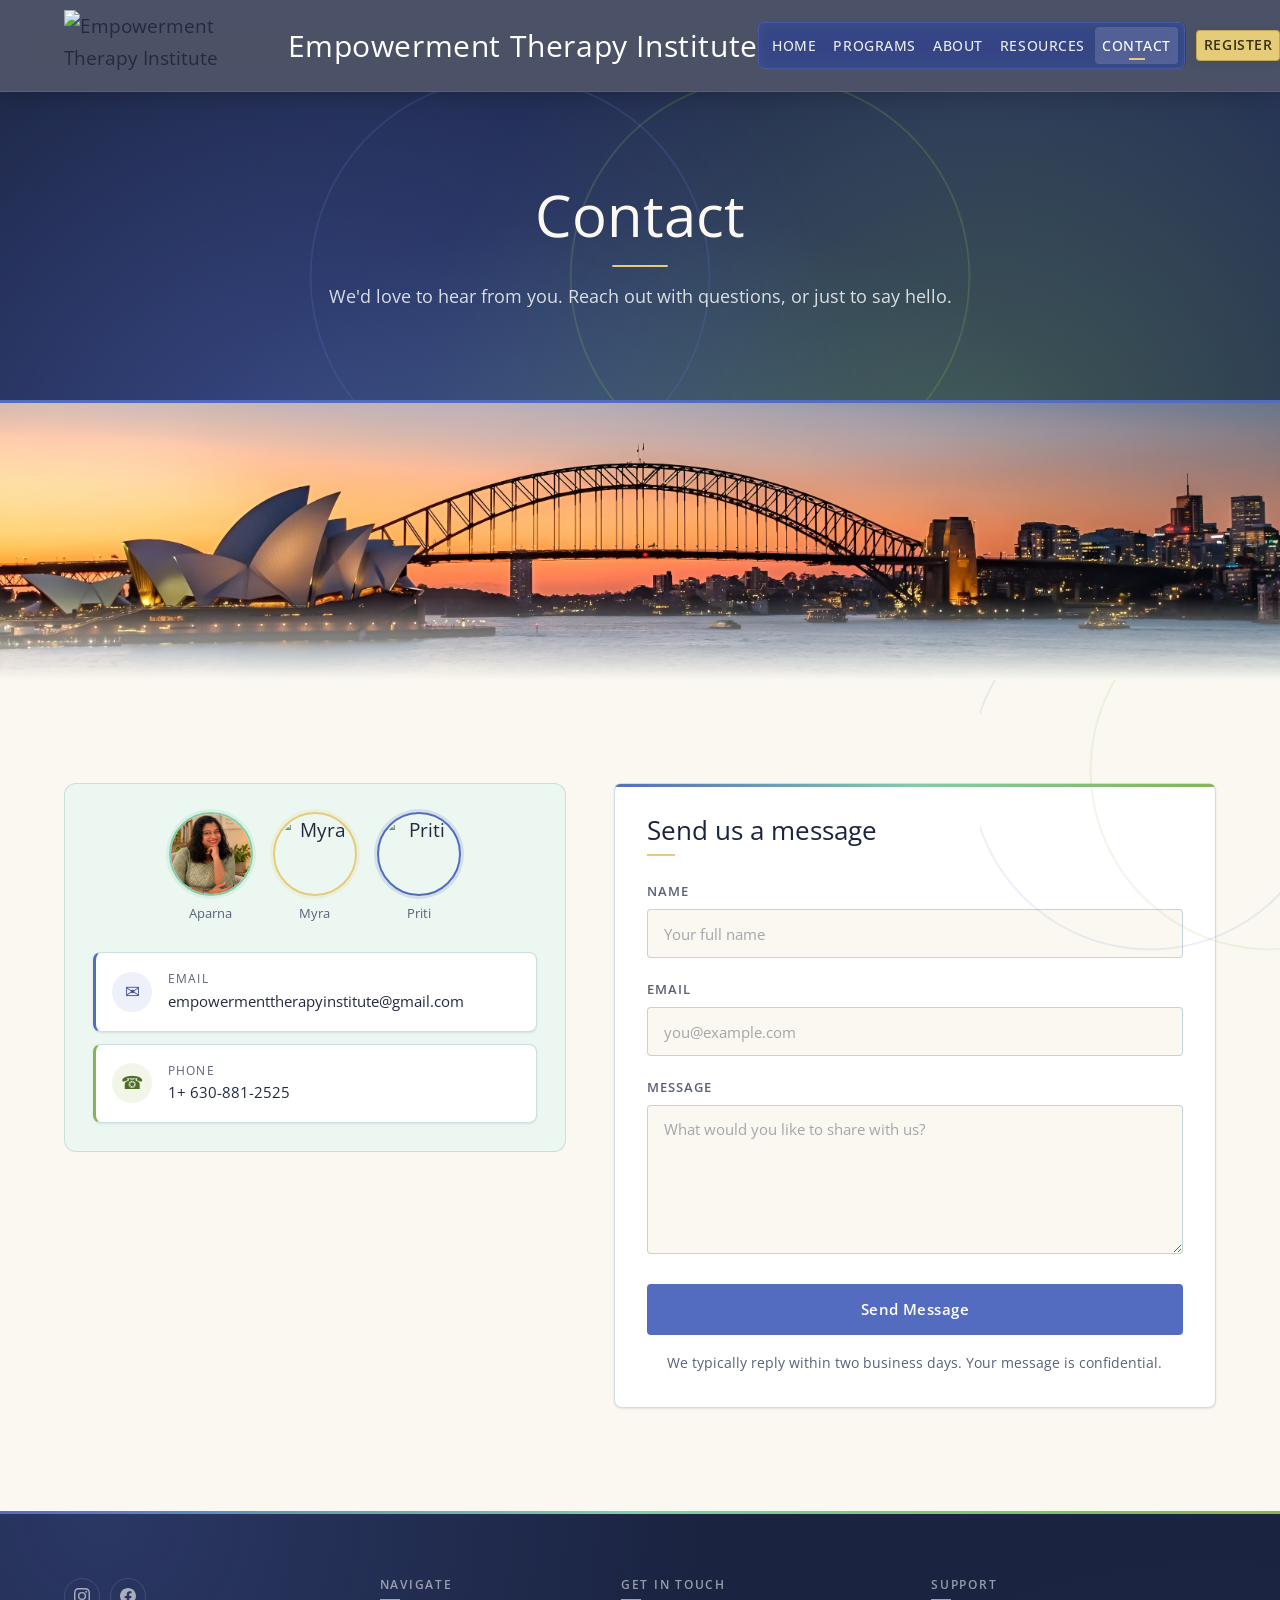
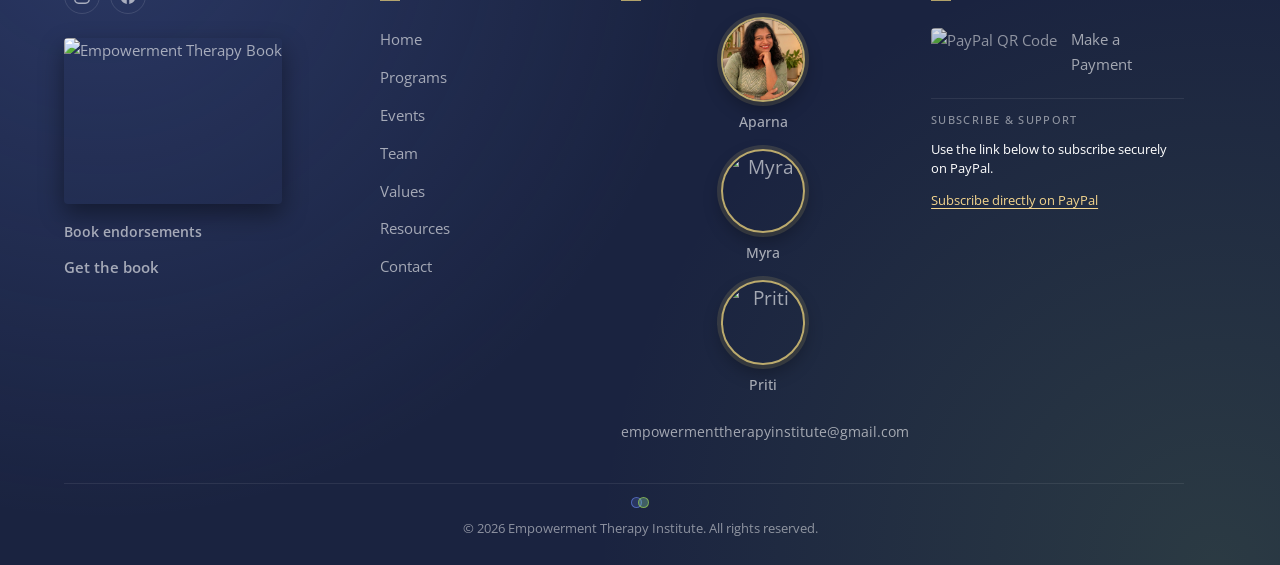
==== contact.html @ ba7156d0 "adde endorsements page" ====
<!DOCTYPE html>
<html lang="en">
<head>
  <meta charset="UTF-8">
  <meta name="viewport" content="width=device-width, initial-scale=1.0">
  <title>Contact | Empowerment Therapy Institute</title>
  <link href="https://fonts.googleapis.com/css2?family=Merriweather:ital,opsz,wdth,wght@0,18..144,87..112,300..900;1,18..144,87..112,300..900&family=Open+Sans:ital,wght@0,300..800;1,300..800&family=Sorts+Mill+Goudy:ital@0;1&display=swap" rel="stylesheet">
  <link rel="stylesheet" href="style.css?v=232">
</head>
<body class="subpage">

  <div class="page-loader" id="pageLoader">
    <div class="loader-content">
      <div class="loader-bloom">
        <div class="loader-petal"></div><div class="loader-petal"></div><div class="loader-petal"></div><div class="loader-petal"></div><div class="loader-petal"></div><div class="loader-petal"></div>
        <div class="loader-core"></div>
      </div>
      <p class="loader-text">Empowerment Therapy Institute</p>
    </div>
  </div>

  <div class="scroll-progress" id="scrollProgress"></div>

  <header>
    <div class="container">
      <a href="index.html" class="logo logo-flourish-botanical">
        <img src="images/logo.png" alt="Empowerment Therapy Institute">
        <span class="logo-text">Empowerment Therapy Institute</span>
      </a>
      <button class="menu-toggle" aria-label="Toggle navigation" onclick="document.querySelector('.nav-stack').classList.toggle('active')">
        <span></span><span></span><span></span>
      </button>
      <div class="nav-stack">
        <nav>
          <a href="index.html">Home</a>
          <div class="nav-dropdown nav-dropdown--linked">
            <a href="programs.html" class="nav-dropdown-toggle">Programs</a>
            <button class="nav-dropdown-expander" type="button" aria-label="Show program pages" aria-expanded="false" onclick="this.parentElement.classList.toggle('open');this.setAttribute('aria-expanded',this.parentElement.classList.contains('open'));"></button>
            <div class="nav-dropdown-menu">
              <a href="programs.html">ET Program</a>
              <a href="events.html">Events</a>
            </div>
          </div>
          <div class="nav-dropdown">
            <a href="#" class="nav-dropdown-toggle" onclick="event.preventDefault();this.parentElement.classList.toggle('open');">About</a>
            <div class="nav-dropdown-menu">
              <a href="team.html">Team</a>
              <a href="values.html">Values</a>
            </div>
          </div>
          <a href="resources.html">Resources</a>
          <a href="contact.html">Contact</a>
        </nav>
        <a href="#" onclick="openRegModal(event)" class="nav-register">Register</a>
      </div>
    </div>
  </header>

  <div class="subpage-spacer"></div>

  <div class="main-content-wrapper">

  <section class="subpage-hero">
    <h1>Contact</h1>
    <p>We'd love to hear from you. Reach out with questions, or just to say hello.</p>
  </section>

  <div class="who-title-slice contact-bridge">
    <img class="who-bg-image" src="images/sydneybridgeupscale.jpg" alt="Sydney bridge">
    <div class="who-bg-overlay" aria-hidden="true"></div>
  </div>

  <section class="fade-in" id="contact">
    <div class="container">
      <div class="contact-layout">
        <div class="contact-sidebar">
          <div class="contact-team">
            <figure class="contact-person--seafoam">
              <img src="images/aparna-kher-portrait-1.jpg" alt="Aparna">
              <figcaption>Aparna</figcaption>
            </figure>
            <figure>
              <img src="images/contact-myra.jpg" alt="Myra">
              <figcaption>Myra</figcaption>
            </figure>
            <figure>
              <img class="contact-portrait--blue" src="images/contact-priti.jpg" alt="Priti">
              <figcaption>Priti</figcaption>
            </figure>
          </div>

          <div class="contact-info-cards">
            <a href="mailto:empowermenttherapyinstitute@gmail.com" class="contact-info-card">
              <span class="contact-info-icon">&#9993;</span>
              <span class="contact-info-text">
                <span class="contact-info-label">Email</span>
                <span class="contact-info-value">empowermenttherapyinstitute@gmail.com</span>
              </span>
            </a>
            <a href="tel:630-881-2525" class="contact-info-card">
              <span class="contact-info-icon">&#9742;</span>
              <span class="contact-info-text">
                <span class="contact-info-label">Phone</span>
                <span class="contact-info-value">630-881-2525</span>
              </span>
            </a>
          </div>
        </div>

        <form class="contact-form" id="contactForm">
          <h3 class="contact-form-title">Send us a message</h3>
          <div class="form-group">
            <label for="name">Name</label>
            <input type="text" id="name" name="name" placeholder="Your full name" required>
          </div>
          <div class="form-group">
            <label for="email">Email</label>
            <input type="email" id="email" name="email" placeholder="you@example.com" required>
          </div>
          <div class="form-group">
            <label for="message">Message</label>
            <textarea id="message" name="message" rows="6" placeholder="What would you like to share with us?" required></textarea>
          </div>
          <button type="submit" class="btn">Send Message</button>
          <p class="contact-trust-note">We typically reply within two business days. Your message is confidential.</p>
        </form>
      </div>
    </div>
  </section>

  <footer>
    <div class="container">
      <div class="footer-top">
        <div class="footer-brand">
          <div class="social-links">
            <a href="https://www.instagram.com/empowerment.therapy/" target="_blank" rel="noopener" aria-label="Instagram">
              <svg viewBox="0 0 24 24"><path d="M12 2.163c3.204 0 3.584.012 4.85.07 3.252.148 4.771 1.691 4.919 4.919.058 1.265.069 1.645.069 4.849 0 3.205-.012 3.584-.069 4.849-.149 3.225-1.664 4.771-4.919 4.919-1.266.058-1.644.07-4.85.07-3.204 0-3.584-.012-4.849-.07-3.26-.149-4.771-1.699-4.919-4.92-.058-1.265-.07-1.644-.07-4.849 0-3.204.013-3.583.07-4.849.149-3.227 1.664-4.771 4.919-4.919 1.266-.057 1.645-.069 4.849-.069zM12 0C8.741 0 8.333.014 7.053.072 2.695.272.273 2.69.073 7.052.014 8.333 0 8.741 0 12c0 3.259.014 3.668.072 4.948.2 4.358 2.618 6.78 6.98 6.98C8.333 23.986 8.741 24 12 24c3.259 0 3.668-.014 4.948-.072 4.354-.2 6.782-2.618 6.979-6.98.059-1.28.073-1.689.073-4.948 0-3.259-.014-3.667-.072-4.947-.196-4.354-2.617-6.78-6.979-6.98C15.668.014 15.259 0 12 0zm0 5.838a6.162 6.162 0 100 12.324 6.162 6.162 0 000-12.324zM12 16a4 4 0 110-8 4 4 0 010 8zm6.406-11.845a1.44 1.44 0 100 2.881 1.44 1.44 0 000-2.881z"/></svg>
            </a>
            <a href="https://www.facebook.com/IEC.EmpoweringCommunication/" target="_blank" rel="noopener" aria-label="Facebook">
              <svg viewBox="0 0 24 24"><path d="M24 12.073c0-6.627-5.373-12-12-12s-12 5.373-12 12c0 5.99 4.388 10.954 10.125 11.854v-8.385H7.078v-3.47h3.047V9.43c0-3.007 1.792-4.669 4.533-4.669 1.312 0 2.686.235 2.686.235v2.953H15.83c-1.491 0-1.956.925-1.956 1.874v2.25h3.328l-.532 3.47h-2.796v8.385C19.612 23.027 24 18.062 24 12.073z"/></svg>
            </a>
          </div>
            <a href="https://www.amazon.com/Empowerment-Therapy-Helping-Clients-Fulfilling/dp/1737588420" target="_blank" rel="noopener" class="footer-book">
          <img src="images/book-cover.png" alt="Empowerment Therapy Book">
        </a>
        <a href="endorsements.html" class="footer-book-endorsements">Book endorsements</a>
        <a href="https://www.amazon.com/Empowerment-Therapy-Helping-Clients-Fulfilling/dp/1737588420" target="_blank" rel="noopener" class="footer-book-link">Get the book</a>
        </div>
        <div class="footer-nav">
          <h4>Navigate</h4>
          <a href="index.html">Home</a>
          <a href="programs.html">Programs</a>
          <a href="events.html">Events</a>
          <a href="team.html">Team</a>
          <a href="values.html">Values</a>
          <a href="resources.html">Resources</a>
          <a href="contact.html">Contact</a>
        </div>
        <div class="footer-contact">
          <h4>Get in Touch</h4>
          <div class="team-photos">
            <figure><img src="images/aparna-kher-portrait-1.jpg" alt="Aparna"><figcaption>Aparna</figcaption></figure>
            <figure><img src="images/footer-myra.jpg" alt="Myra"><figcaption>Myra</figcaption></figure>
            <figure><img src="images/footer-priti.jpg" alt="Priti"><figcaption>Priti</figcaption></figure>
          </div>
          <a href="mailto:empowermenttherapyinstitute@gmail.com" class="footer-email">empowermenttherapyinstitute@gmail.com</a>
        </div>
        <div class="footer-support">
          <h4>Support</h4>
<a href="https://www.paypal.com/ncp/payment/JT9X4BBKNB9ZE" target="_blank" rel="noopener" class="footer-paypal">
          <img src="images/paypal-qr.png" alt="PayPal QR Code">
          <span>Make a Payment</span>
        </a>
        <div class="footer-subscribe">
          <span class="footer-subscribe-label">Subscribe &amp; Support</span>
          <div id="paypal-button-container-P-8CS01676DE0612907NHPQXBQ"></div>
              <p id="paypal-subscribe-status" class="footer-subscribe-status" role="status" hidden></p>
              <a class="footer-subscribe-direct" href="https://www.paypal.com/webapps/billing/plans/subscribe?plan_id=P-8CS01676DE0612907NHPQXBQ">Subscribe directly on PayPal</a>
        </div>
        </div>
      </div>
      <div class="footer-bottom">
        <p>&copy; 2026 Empowerment Therapy Institute. All rights reserved.</p>
      </div>
    </div>
  </footer>

  </div><!-- /.main-content-wrapper -->

  <div class="reg-modal-overlay" id="regModal">
    <div class="reg-modal">
      <button class="reg-modal-close" id="regModalClose" aria-label="Close">&times;</button>
      <h2>Register for an Orientation Session</h2>
      <p class="reg-modal-subtitle">Complete the form below to request a 45-minute orientation meeting. This session helps both you and our team determine if the program is a good fit.</p>
      <form id="regForm" class="reg-form">
        <div class="reg-form-row">
          <div class="reg-form-field">
            <label for="regName">Full Name <span class="req">*</span></label>
            <input type="text" id="regName" name="name" required placeholder="Your full name">
          </div>
          <div class="reg-form-field">
            <label for="regEmail">Email <span class="req">*</span></label>
            <input type="email" id="regEmail" name="email" required placeholder="your@email.com">
          </div>
        </div>
        <div class="reg-form-row">
          <div class="reg-form-field">
            <label for="regTimezone">Your Timezone <span class="req">*</span></label>
            <select id="regTimezone" name="timezone" required>
              <option value="">Select your timezone</option>
              <option value="UTC-8 (PST)">UTC-8 (Pacific)</option>
              <option value="UTC-7 (MST)">UTC-7 (Mountain)</option>
              <option value="UTC-6 (CST)">UTC-6 (Central US)</option>
              <option value="UTC-5 (EST)">UTC-5 (Eastern)</option>
              <option value="UTC-4 (AST)">UTC-4 (Atlantic)</option>
              <option value="UTC-3 (ART)">UTC-3 (Argentina/Brazil)</option>
              <option value="UTC-1 (CVT)">UTC-1 (Cape Verde)</option>
              <option value="UTC+0 (GMT)">UTC+0 (GMT/UK)</option>
              <option value="UTC+1 (CET)">UTC+1 (Central Europe)</option>
              <option value="UTC+2 (EET)">UTC+2 (Eastern Europe)</option>
              <option value="UTC+3 (EAT)">UTC+3 (East Africa)</option>
              <option value="UTC+4 (GST)">UTC+4 (Gulf)</option>
              <option value="UTC+5 (PKT)">UTC+5 (Pakistan)</option>
              <option value="UTC+5:30 (IST)">UTC+5:30 (India)</option>
              <option value="UTC+6 (BST)">UTC+6 (Bangladesh)</option>
              <option value="UTC+8 (CST)">UTC+8 (China/Singapore)</option>
              <option value="UTC+9 (JST)">UTC+9 (Japan/Korea)</option>
              <option value="UTC+10 (AEST)">UTC+10 (Australia East)</option>
              <option value="UTC+12 (NZST)">UTC+12 (New Zealand)</option>
            </select>
          </div>
          <div class="reg-form-field">
            <label for="regProgram">Program Interest <span class="reg-optional">(optional)</span></label>
            <select id="regProgram" name="program">
              <option value="">Select a program</option>
              <option value="Level 1: Foundation">Level 1: Foundation</option>
              <option value="Level 2: Empowerment Processes">Level 2: Empowerment Processes</option>
              <option value="Not sure yet">Not sure yet</option>
            </select>
          </div>
        </div>
        <div class="reg-form-field">
          <label>When are you available for your orientation session?</label>
          <p class="reg-avail-note">All applicants meet with our team for a 45-minute orientation. Select any times that work for you below (shown in your local timezone). Once we receive your submission, we'll reach out to confirm a specific time. If none of these slots fit, leave this blank and we'll coordinate directly.</p>
          <div class="reg-avail-grid" id="regAvailGrid"></div>
        </div>
        <div class="reg-form-field">
          <label for="regMessage">Anything else you'd like us to know? <span class="reg-optional">(optional)</span></label>
          <textarea id="regMessage" name="message" rows="3" placeholder="E.g. how you heard about us, questions you have, etc."></textarea>
        </div>
        <button type="submit" class="reg-submit">Submit Registration</button>
      </form>
    </div>
  </div>

  <script src="shared.js?v=41"></script>
  <script>
    // Contact form: AJAX submit via FormSubmit.co
    var contactForm = document.getElementById('contactForm');
    if (contactForm) {
      contactForm.addEventListener('submit', function(e) {
        e.preventDefault();
        var btn = contactForm.querySelector('button[type="submit"]');
        var origText = btn.textContent;
        btn.disabled = true;
        btn.textContent = 'Sending...';
        var name = document.getElementById('name').value.trim();
        var email = document.getElementById('email').value.trim();
        var message = document.getElementById('message').value.trim();
        var fd = new FormData();
        fd.append('Name', name);
        fd.append('Email', email);
        fd.append('Message', message);
        fd.append('_subject', 'Website Contact: ' + name);
        fd.append('_cc', 'myra.walden@gmail.com,psureka4@gmail.com');
        fd.append('_template', 'table');
        fd.append('_captcha', 'false');
        fetch('https://formsubmit.co/ajax/empowermenttherapyinstitute@gmail.com', { method: 'POST', body: fd })
          .then(function(r){ return r.json(); })
          .then(function(d){
            if (d.success) {
              contactForm.innerHTML = '<div class="reg-success"><div class="reg-success-icon">\u2713</div><h3>Message Sent!</h3><p>Thank you, ' + name + '. We\'ll be in touch soon.</p></div>';
            } else {
              throw new Error('Failed');
            }
          })
          .catch(function(){
            btn.disabled = false;
            btn.textContent = origText;
            alert('Something went wrong. Please try again, or email us directly at empowermenttherapyinstitute@gmail.com');
          });
      });
    }
  </script>
  <script src="https://www.paypal.com/sdk/js?client-id=ARczfiMIlPs4K4yBEANDnsoEPjJANdujpFC-ayDRJv4XKvJNRwFN5UAgk5hiTXJio_ytU1s3Lb76p44M&vault=true&intent=subscription" data-sdk-integration-source="button-factory"></script>
  <script src="paypal-subscribe.js?v=1"></script>

</body>
</html>
---- style.css ----
/* ===================================================
   EMPOWERMENT THERAPY INSTITUTE
   Clean, modern, minimal design
   Inspired by koboldmetals.com aesthetic
   =================================================== */

/* ===== PAGE LOADER ===== */

.page-loader {
  position: fixed;
  inset: 0;
  z-index: 99999;
  display: grid;
  place-items: center;
  background: var(--navy);
  transition: opacity 0.6s ease, visibility 0.6s ease;
}

.page-loader.loaded {
  opacity: 0;
  visibility: hidden;
  pointer-events: none;
}

.loader-content {
  display: flex;
  flex-direction: column;
  align-items: center;
  gap: 2rem;
}

.loader-bloom {
  position: relative;
  width: 56px;
  height: 56px;
  animation: loader-spin 3s linear infinite;
}

.loader-petal {
  position: absolute;
  width: 14px;
  height: 24px;
  border-radius: 50% 50% 50% 50% / 60% 60% 40% 40%;
  left: 50%;
  top: 50%;
  transform-origin: center bottom;
  opacity: 0.85;
}

/* Petals alternate the logo's two poles — blue and green —
   meeting in a seafoam core ringed with a gold glow. */
.loader-petal:nth-child(1) {
  transform: translate(-50%, -100%) rotate(0deg);
  background: var(--blue);
}

.loader-petal:nth-child(2) {
  transform: translate(-50%, -100%) rotate(60deg);
  background: var(--green);
}

.loader-petal:nth-child(3) {
  transform: translate(-50%, -100%) rotate(120deg);
  background: var(--blue);
}

.loader-petal:nth-child(4) {
  transform: translate(-50%, -100%) rotate(180deg);
  background: var(--green);
}

.loader-petal:nth-child(5) {
  transform: translate(-50%, -100%) rotate(240deg);
  background: var(--blue);
}

.loader-petal:nth-child(6) {
  transform: translate(-50%, -100%) rotate(300deg);
  background: var(--green);
}

.loader-core {
  position: absolute;
  top: 50%;
  left: 50%;
  width: 12px;
  height: 12px;
  background: var(--seafoam);
  border-radius: 50%;
  transform: translate(-50%, -50%);
  box-shadow: 0 0 10px rgba(228, 204, 120, 0.55);
}

@keyframes loader-spin {
  0% {
    transform: rotate(0deg) scale(1);
  }

  50% {
    transform: rotate(180deg) scale(1.08);
  }

  100% {
    transform: rotate(360deg) scale(1);
  }
}

.loader-text {
  font-family: var(--font-body);
  font-size: 0.85rem;
  font-weight: 300;
  color: rgba(255, 255, 255, 0.5);
  letter-spacing: 0.2em;
  text-transform: uppercase;
}

@keyframes loader-text-pulse {

  0%,
  100% {
    opacity: 0.3;
  }

  50% {
    opacity: 0.7;
  }
}

/* ===== RESET & VARIABLES ===== */
*,
*::before,
*::after {
  margin: 0;
  padding: 0;
  box-sizing: border-box;
}

:root {
  /* ===== Brand palette — sampled directly from the logo =====
     The logo: a royal-blue circle and a leaf-green circle overlap in
     seafoam around a cream starburst, ringed in gold, on a sage ellipse.
     Blue + green are the two poles; seafoam is where they meet;
     gold marks moments of commitment; cream is the ground. */
  --blue: #546cc0;           /* royal blue — left circle */
  --blue-deep: #3c519f;      /* darkened blue for hovers / AA text */
  --blue-light: #eef1f9;     /* blue-tinted surface */
  --green: #84b454;          /* leaf green — right circle */
  --green-deep: #4d6d28;     /* text-grade green — AA on cream/white and tints */
  --green-light: #f1f6e9;    /* green-tinted surface */
  --seafoam: #84cca8;        /* the overlap — harmony color */
  --seafoam-deep: #2f6b50;   /* text-grade seafoam — AA on cream/white and tints */
  --seafoam-light: #ecf7f1;  /* seafoam-tinted surface */
  --sage-mist: #9cc0c0;      /* logo ellipse — hairlines & quiet borders */
  --gold: #e4cc78;           /* gold ring — the single warm accent */
  --gold-deep: #82691a;      /* text-grade gold — AA on cream/white and tints */
  --ink: #1a2340;            /* THE dark — deep indigo grown from the blue */
  --ink-soft: #232f56;       /* raised surfaces on dark */
  --cream: #faf8f0;          /* page ground — starburst cream, softened */
  --cream-dark: #f0ecdd;
  --white: #ffffff;
  --text-dark: #232a40;      /* body ink */
  --text-muted: #5a6178;     /* secondary ink */

  /* Legacy aliases — old names mapped to honest logo values */
  --teal: var(--seafoam);
  --teal-light: var(--seafoam-light);
  --teal-dark: var(--seafoam-deep);
  --coral: var(--blue);
  --coral-light: var(--blue-light);
  --peach: var(--seafoam);
  --blush: var(--seafoam);
  --navy: var(--ink);
  --navy-light: var(--ink-soft);
  --light-yellow: var(--cream);
  --sage: var(--green);
  --rose: var(--seafoam);
  --rose-light: var(--seafoam-light);

  --shadow-sm: 0 1px 3px rgba(26, 35, 64, 0.06), 0 1px 2px rgba(26, 35, 64, 0.04);
  --shadow-md: 0 4px 14px rgba(26, 35, 64, 0.08), 0 2px 6px rgba(26, 35, 64, 0.04);
  --shadow-lg: 0 10px 30px rgba(26, 35, 64, 0.1), 0 4px 10px rgba(26, 35, 64, 0.04);
  --shadow-glow: 0 0 30px rgba(132, 204, 168, 0.25);
  --radius-sm: 4px;
  --radius-md: 8px;
  --radius-lg: 12px;
  --radius-xl: 24px;

  --font-heading: 'Open Sans', -apple-system, BlinkMacSystemFont, 'Segoe UI', sans-serif;
  --font-body: 'Open Sans', -apple-system, BlinkMacSystemFont, 'Segoe UI', sans-serif;
  --font-merriweather: 'Merriweather', Georgia, 'Times New Roman', serif;
  --max-width: 1400px;

  /* === Unified section-title size ===
     Controls: "The Problem", "What We Are Doing", "Who Is This For?",
     "What is Empowerment Therapy?", "What Our Students Say", "Frequently Asked Questions".
     Change this single value to scale all major section headings together. */
  --section-title-size: clamp(2.04rem, 3.825vw, 3.06rem);

  --transition-fast: 0.2s cubic-bezier(0.4, 0, 0.2, 1);
  --transition-smooth: 0.4s cubic-bezier(0.4, 0, 0.2, 1);
  --transition-spring: 0.6s cubic-bezier(0.34, 1.56, 0.64, 1);
}

html {
  scroll-behavior: smooth;
  scroll-padding-top: 80px;
  overflow-x: hidden;
}

::selection {
  background: var(--blue);
  color: var(--cream);
}

::-moz-selection {
  background: var(--blue);
  color: var(--cream);
}


body {
  font-family: var(--font-body);
  font-size: 1.2rem;
  color: var(--text-dark);
  line-height: 1.7;
  background: var(--cream);
  overflow-x: hidden;
  -webkit-font-smoothing: antialiased;
  -moz-osx-font-smoothing: grayscale;
}

img {
  max-width: 100%;
  height: auto;
  display: block;
}

a {
  color: inherit;
  text-decoration: none;
  transition: color var(--transition-fast);
}

h1,
h2,
h3,
h4 {
  font-family: var(--font-heading);
  font-weight: 400;
  line-height: 1.2;
  color: var(--ink);
}

.container {
  max-width: var(--max-width);
  margin: 0 auto;
  padding: 0 clamp(1.5rem, 5vw, 4rem);
}

/* ===== SCROLL PROGRESS BAR ===== */
.scroll-progress {
  position: fixed;
  top: 0;
  left: 0;
  height: 3px;
  width: 0%;
  /* the logo read left to right: blue pole → seafoam overlap → green pole */
  background: linear-gradient(90deg, var(--blue), var(--seafoam), var(--green));
  z-index: 10000;
  transition: width 0.1s linear;
}

/* ===== SCROLL ANIMATIONS ===== */
.fade-in {
  opacity: 0;
  transform: translateY(40px);
  transition: opacity 0.8s cubic-bezier(0.16, 1, 0.3, 1),
    transform 0.8s cubic-bezier(0.16, 1, 0.3, 1);
}

.fade-in.visible {
  opacity: 1;
  transform: translateY(0);
}

.slide-left {
  opacity: 0;
  transform: translateX(-60px);
  transition: opacity 1s cubic-bezier(0.16, 1, 0.3, 1) 0.1s,
    transform 1s cubic-bezier(0.16, 1, 0.3, 1) 0.1s;
}

.slide-left.visible {
  opacity: 1;
  transform: translateX(0);
}

.slide-right {
  opacity: 0;
  transform: translateX(60px);
  transition: opacity 1s cubic-bezier(0.16, 1, 0.3, 1) 0.1s,
    transform 1s cubic-bezier(0.16, 1, 0.3, 1) 0.1s;
}

.slide-right.visible {
  opacity: 1;
  transform: translateX(0);
}

.scale-in {
  opacity: 0;
  transform: scale(0.95);
  transition: opacity 0.9s cubic-bezier(0.16, 1, 0.3, 1),
    transform 0.9s cubic-bezier(0.16, 1, 0.3, 1);
}

.scale-in.visible {
  opacity: 1;
  transform: scale(1);
}

.fade-in-group>* {
  opacity: 0;
  transform: translateY(30px);
  transition: opacity 0.7s cubic-bezier(0.16, 1, 0.3, 1),
    transform 0.7s cubic-bezier(0.16, 1, 0.3, 1);
}

.fade-in-group>*.visible {
  opacity: 1;
  transform: translateY(0);
}

.fade-in-group>*:nth-child(1) {
  transition-delay: 0.05s;
}

.fade-in-group>*:nth-child(2) {
  transition-delay: 0.15s;
}

.fade-in-group>*:nth-child(3) {
  transition-delay: 0.25s;
}

.fade-in-group>*:nth-child(4) {
  transition-delay: 0.35s;
}

.fade-in-group>*:nth-child(5) {
  transition-delay: 0.45s;
}

.fade-in-group>*:nth-child(6) {
  transition-delay: 0.55s;
}

/* ===== HEADER ===== */
header {
  position: fixed;
  top: 0;
  left: 0;
  right: 0;
  z-index: 1000;
  background: transparent;
  border-bottom: 1px solid transparent;
  transition: background 0.5s ease, border-color 0.5s ease, box-shadow 0.5s ease;
}

header.scrolled {
  background: rgba(26, 35, 64, 0.78);
  backdrop-filter: blur(20px) saturate(1.2);
  -webkit-backdrop-filter: blur(20px) saturate(1.2);
  border-bottom-color: rgba(255, 255, 255, 0.08);
  box-shadow: 0 1px 24px rgba(26, 35, 64, 0.25);
}

header .container {
  display: flex;
  align-items: center;
  justify-content: space-between;
  padding-top: 0.6rem;
  padding-bottom: 0.6rem;
  max-width: 100%;
}

.logo {
  position: relative;
  display: inline-flex;
  align-items: center;
}

.logo img {
  height: 72px;
  width: auto;
  position: relative;
  z-index: 1;
  transition: opacity 0.5s ease;
}

.logo-text {
  font-family: var(--font-heading);
  font-size: 1.85rem;
  font-weight: 400;
  color: var(--white);
  letter-spacing: 0.02em;
  line-height: 1.2;
  white-space: nowrap;
  margin-left: 0.75rem;
}

header.scrolled .logo-text {
  color: var(--white);
}

.logo:hover img {
  opacity: 0.8;
}

/* Disable old flourish decorations */
.logo-flourish-botanical::before,
.logo-flourish-botanical::after {
  display: none;
}

/* Stack that holds nav and register button vertically */
.nav-stack {
  display: flex;
  flex-direction: row;
  align-items: center;
  gap: 0.65rem;
  align-self: center;
  flex-shrink: 1;
  min-width: 0;
}

nav {
  display: flex;
  align-items: center;
  gap: 3px;
  /* brand-blue glass, grown from the logo's royal blue */
  background: rgba(60, 81, 159, 0.5);
  backdrop-filter: blur(8px);
  -webkit-backdrop-filter: blur(8px);
  border-radius: 6px;
  padding: 0.25rem 0.4rem;
  border: 1px solid rgba(84, 108, 192, 0.4);
}

/* About dropdown */
.nav-dropdown {
  position: relative;
  display: inline-flex;
  align-items: center;
}

.nav-dropdown-expander {
  display: none;
}

.nav-dropdown-toggle::after {
  content: '';
  display: none;
}

.nav-dropdown-menu {
  position: absolute;
  top: 100%;
  left: 50%;
  transform: translateX(-50%) translateY(4px);
  background: rgba(26, 35, 64, 0.97);
  backdrop-filter: blur(12px);
  -webkit-backdrop-filter: blur(12px);
  border: 1px solid rgba(84, 108, 192, 0.45);
  border-radius: 6px;
  padding: 0.35rem 0.25rem;
  min-width: 150px;
  opacity: 0;
  visibility: hidden;
  transition: opacity 0.2s, visibility 0.2s, transform 0.2s;
  z-index: 20;
  box-shadow: var(--shadow-lg);
}

.nav-dropdown:hover .nav-dropdown-menu,
.nav-dropdown:focus-within .nav-dropdown-menu {
  opacity: 1;
  visibility: visible;
  transform: translateX(-50%) translateY(0);
}

.nav-dropdown-menu a {
  display: block;
  padding: 0.45rem 0.9rem;
  font-size: 0.85rem;
  color: rgba(255, 255, 255, 0.9);
  white-space: nowrap;
  border-radius: 4px;
}

.nav-dropdown-menu a:hover {
  background: rgba(255, 255, 255, 0.1);
  color: var(--white);
}

nav a {
  font-size: clamp(0.7rem, 1.1vw, 1.15rem);
  font-weight: 500;
  color: rgba(255, 255, 255, 0.95);
  text-transform: uppercase;
  padding: 0.4rem clamp(0.3rem, 0.55vw, 0.7rem);
  text-decoration: none;
  transition: color 0.5s ease, background 0.3s ease;
  letter-spacing: 0.04em;
  border-radius: 4px;
  white-space: nowrap;
}

nav a:hover {
  color: var(--white);
  background-color: rgba(255, 255, 255, 0.15);
}

/* the gold keyline that signs every section title also marks "you are here" */
nav a.active {
  color: var(--white);
  background-color: rgba(255, 255, 255, 0.12);
  background-image: linear-gradient(var(--gold), var(--gold));
  background-repeat: no-repeat;
  background-size: 16px 2px;
  background-position: bottom 4px center;
}

header.scrolled nav {
  background: rgba(60, 81, 159, 0.7);
  border-color: rgba(84, 108, 192, 0.45);
  gap: 3px;
}

header.scrolled nav a {
  color: rgba(255, 255, 255, 0.9);
}

header.scrolled nav a:hover,
header.scrolled nav a.active {
  color: var(--white);
  background-color: rgba(255, 255, 255, 0.15);
  gap: 3px;
}

/* Remove pipe separators */
nav a+a::before {
  display: none;
}

.nav-register {
  /* the one persistent CTA earns the logo's one warm color */
  display: inline-flex;
  align-items: center;
  justify-content: center;
  background: var(--gold);
  border: 1px solid rgba(162, 132, 47, 0.5);
  color: #3a3113 !important;
  padding: 0.4rem clamp(0.3rem, 0.55vw, 0.7rem) !important;
  border-radius: 4px;
  font-family: inherit;
  font-weight: 600;
  font-size: clamp(0.7rem, 1.1vw, 1.15rem);
  letter-spacing: 0.04em;
  text-transform: uppercase;
  transition: background 0.3s ease, box-shadow 0.3s ease !important;
  white-space: nowrap;
  flex-shrink: 0;
  box-shadow: 0 2px 10px rgba(26, 35, 64, 0.18);
  line-height: 1.2;
}

.nav-register:hover {
  background: #edda92 !important;
  color: #3a3113 !important;
  box-shadow: 0 4px 16px rgba(26, 35, 64, 0.25);
}

header.scrolled .nav-register {
  background: var(--gold);
  border-color: rgba(162, 132, 47, 0.5);
  color: #3a3113 !important;
}

header.scrolled .nav-register:hover {
  background: #edda92 !important;
  border-color: rgba(162, 132, 47, 0.6) !important;
}

/* ===== BUTTONS ===== */
.btn {
  display: inline-flex;
  align-items: center;
  justify-content: center;
  gap: 0.5rem;
  padding: 0.85rem 2.25rem;
  font-size: 0.95rem;
  font-family: var(--font-body);
  font-weight: 500;
  letter-spacing: 0.03em;
  border: 2px solid var(--navy);
  border-radius: 4px;
  color: var(--navy);
  background: transparent;
  transition: all var(--transition-smooth);
  cursor: pointer;
  text-align: center;
  text-decoration: none;
}

.btn:hover {
  background: var(--ink);
  color: var(--cream);
  transform: translateY(-2px);
  box-shadow: 0 6px 18px rgba(26, 35, 64, 0.16);
}

.btn:active {
  transform: translateY(0) scale(0.99);
  box-shadow: var(--shadow-sm);
  transition-duration: 0.1s;
}

/* one keyboard affordance sitewide: the logo's gold ring */
a:focus-visible,
button:focus-visible,
summary:focus-visible,
[tabindex="0"]:focus-visible {
  outline: 2px solid var(--gold);
  outline-offset: 3px;
  border-radius: 2px;
}

.btn--filled {
  background: var(--blue);
  color: var(--white);
  border-color: var(--blue);
}

.btn--filled:hover {
  background: var(--blue-deep);
  border-color: var(--blue-deep);
}

.btn--gold {
  background: var(--gold);
  border-color: var(--gold);
  color: #3a3113;
}

.btn--gold:hover {
  background: #edda92;
  border-color: #edda92;
  color: #3a3113;
  box-shadow: 0 6px 20px rgba(228, 204, 120, 0.25);
}

.btn--ghost-light {
  border-color: rgba(250, 248, 240, 0.5);
  color: var(--cream);
  background: transparent;
}

.btn--ghost-light:hover {
  background: rgba(250, 248, 240, 0.12);
  border-color: var(--cream);
  color: var(--cream);
}

/* ===== CTA BAND — the closing invitation on every page ===== */
.cta-band {
  background: linear-gradient(150deg, var(--ink) 0%, #222d58 55%, #1e2a52 100%);
  position: relative;
  overflow: hidden;
  padding: clamp(3.5rem, 7vw, 5.5rem) 2rem;
  text-align: center;
}

/* the same two-circles glow as the subpage hero — blue meets green in seafoam */
.cta-band::before {
  content: '';
  position: absolute;
  inset: 0;
  background:
    /* the logo's two circles, drawn as faint rings meeting at the center */
    radial-gradient(circle 230px at calc(50% - 150px) 55%, transparent 228px, rgba(84, 108, 192, 0.35) 229px, transparent 231px),
    radial-gradient(circle 230px at calc(50% + 150px) 55%, transparent 228px, rgba(132, 180, 84, 0.32) 229px, transparent 231px),
    radial-gradient(circle at 22% 120%, rgba(84, 108, 192, 0.4) 0%, transparent 55%),
    radial-gradient(circle at 78% 120%, rgba(132, 180, 84, 0.32) 0%, transparent 55%),
    radial-gradient(ellipse at 50% 130%, rgba(132, 204, 168, 0.22) 0%, transparent 50%);
  pointer-events: none;
}

/* the logo's gold ring, drawn at scale around the moment of commitment */
.cta-band::after {
  content: '';
  position: absolute;
  left: 50%;
  bottom: -320px;
  transform: translateX(-50%);
  width: 640px;
  height: 640px;
  border-radius: 50%;
  border: 1.5px solid rgba(228, 204, 120, 0.28);
  box-shadow: inset 0 0 60px rgba(228, 204, 120, 0.06);
  pointer-events: none;
}

.cta-band > * {
  position: relative;
}

.cta-band h2 {
  color: var(--cream);
  font-size: clamp(1.9rem, 3.5vw, 2.75rem);
  margin-bottom: 0.85rem;
}

.cta-band p {
  color: rgba(255, 255, 255, 0.78);
  max-width: 600px;
  margin: 0 auto 2rem;
  font-size: 1.1rem;
}

.cta-actions {
  display: flex;
  gap: 1rem;
  justify-content: center;
  flex-wrap: wrap;
}

/* ===== MOBILE MENU ===== */
.menu-toggle {
  display: none;
  background: none;
  border: none;
  cursor: pointer;
  padding: 0.5rem;
}

.menu-toggle span {
  display: block;
  width: 28px;
  height: 3px;
  background: var(--white);
  margin: 6px 0;
  border-radius: 2px;
  transition: all 0.5s;
}

header.scrolled .menu-toggle span {
  background: var(--white);
}

/* ===== PAGE SPACER ===== */
.page-spacer {
  height: 0;
}

/* Subpage adjustments — pages without a hero need content pushed below fixed header */
body.subpage header {
  background: rgba(26, 35, 64, 0.78);
  backdrop-filter: blur(20px) saturate(1.2);
  -webkit-backdrop-filter: blur(20px) saturate(1.2);
  border-bottom-color: rgba(255, 255, 255, 0.08);
  box-shadow: 0 1px 24px rgba(0, 0, 0, 0.25);
}

body.subpage .logo-text {
  color: var(--white);
}

body.subpage .menu-toggle span {
  background: var(--white) !important;
}

body.subpage .subpage-spacer {
  /* shared.js measures the header at runtime and writes --header-h on <html>.
     Fallback covers the moment before the script runs. */
  height: var(--header-h, 92px);
}

/* Subpage hero banner (small intro section) */
.subpage-hero {
  background: linear-gradient(150deg, var(--ink) 0%, #222d58 55%, #1e2a52 100%);
  color: var(--white);
  padding: clamp(3.5rem, 7vw, 5.5rem) 2rem;
  text-align: center;
  position: relative;
  overflow: hidden;
}

/* The logo's geometry as a hero motif: a blue glow from the left and a
   green glow from the right, softly meeting in seafoam at the center. */
.subpage-hero::before {
  content: '';
  position: absolute;
  inset: 0;
  background:
    /* faint two-circle geometry behind the title */
    radial-gradient(circle 200px at calc(50% - 130px) 60%, transparent 198px, rgba(84, 108, 192, 0.3) 199px, transparent 201px),
    radial-gradient(circle 200px at calc(50% + 130px) 60%, transparent 198px, rgba(132, 180, 84, 0.28) 199px, transparent 201px),
    radial-gradient(circle at 22% 120%, rgba(84, 108, 192, 0.4) 0%, transparent 55%),
    radial-gradient(circle at 78% 120%, rgba(132, 180, 84, 0.32) 0%, transparent 55%),
    radial-gradient(ellipse at 50% 130%, rgba(132, 204, 168, 0.22) 0%, transparent 50%);
  pointer-events: none;
}

.subpage-hero h1 {
  color: var(--cream);
  font-family: var(--font-heading);
  font-size: clamp(2.4rem, 5vw, 3.6rem);
  margin-bottom: 0.75rem;
  position: relative;
}

/* a short gold keyline under every subpage title — the logo's ring */
.subpage-hero h1::after {
  content: '';
  display: block;
  width: 56px;
  height: 2px;
  background: var(--gold);
  margin: 1rem auto 0;
  border-radius: 1px;
  animation: keyline-grow 0.9s cubic-bezier(0.16, 1, 0.3, 1) 0.4s both;
}

@keyframes keyline-grow {
  from {
    transform: scaleX(0);
  }
}

.subpage-hero p {
  color: rgba(255, 255, 255, 0.82);
  font-size: 1.15rem;
  max-width: 700px;
  margin: 0 auto;
  position: relative;
  white-space: pre-line;
}

.subpage-hero-kicker {
  display: block;
  position: relative;
  margin: 0.25rem auto 0.55rem;
  color: var(--gold);
  font-family: var(--font-body);
  font-size: 1.75rem;
  font-weight: 600;
  letter-spacing: 0.14em;
  text-transform: uppercase;
}

/* Events reuse the visual language of the Program Levels progression. */
.events-listing {
  padding: clamp(4rem, 8vw, 7rem) 2rem;
}

/* Give both event lists the same gap without relying on the SVG's line box. */
.event-progression {
  padding-top: 1lh;
}

.event-progression > .et-flower-def {
  position: absolute;
}

.event-progression::before {
  bottom: 24px;
}

.event-step {
  margin-bottom: clamp(2rem, 5vw, 4rem);
  cursor: default;
}

.event-step:last-child {
  margin-bottom: 0;
}

.event-step .level-step-number {
  font-size: 0.9rem;
}

.event-step .level-step-card {
  padding: clamp(1.5rem, 4vw, 2rem);
}

.event-step .level-step-badge {
  margin-bottom: 0.9rem;
}

.event-card-main {
  display: grid;
  grid-template-columns: minmax(0, 1.15fr) minmax(250px, 0.85fr);
  gap: clamp(1.5rem, 4vw, 2.5rem);
  align-items: center;
}

.event-card-main--no-image {
  grid-template-columns: 1fr;
}

.event-card-image {
  display: block;
  width: 100%;
  aspect-ratio: 3 / 2;
  object-fit: cover;
  margin-top: 1.5rem;
  border: 1px solid var(--blue);
  border-radius: 10px;
}

.event-detail-grid {
  margin-top: 1.75rem;
  padding-top: 1.5rem;
  border-top: 1px solid rgba(156, 192, 192, 0.45);
}

.event-detail-grid .level-detail-block p {
  margin-bottom: 0.35rem;
}

.event-step .level-detail-register {
  margin-top: 1.25rem;
}

.event-description,
.event-location {
  margin-top: 0.9rem;
}

.event-location {
  color: var(--blue);
  font-weight: 600;
}

.event-empty-state {
  max-width: 680px;
  margin: 0 auto;
  text-align: center;
  color: var(--ink-soft);
  font-size: 1.05rem;
}

@media (max-width: 700px) {
  .event-card-main {
    grid-template-columns: 1fr;
  }

  .event-card-image {
    margin-top: 0;
  }
}

/* ===== HERO SECTION ===== */
.hero-clouds-section {
  position: relative;
  width: 100%;
  height: 100vh;
  min-height: 500px;
  overflow: visible;
  background: var(--ink);
  z-index: 0;
}

/* Hero background video — fixed for parallax */
.hero-video {
  position: fixed;
  top: 50%;
  left: 50%;
  min-width: 100%;
  min-height: 100%;
  width: auto;
  height: auto;
  transform: translate(-50%, -50%);
  object-fit: cover;
  z-index: -2;
}

/* Suppress iOS Safari "tap to play" overlay for all decorative background videos */
.hero-video,
.venn-cloud-video,
.who-bg-video {
  pointer-events: none;
}

.hero-video::-webkit-media-controls,
.hero-video::-webkit-media-controls-start-playback-button,
.hero-video::-webkit-media-controls-overlay-play-button,
.hero-video::-webkit-media-controls-panel,
.venn-cloud-video::-webkit-media-controls,
.venn-cloud-video::-webkit-media-controls-start-playback-button,
.venn-cloud-video::-webkit-media-controls-overlay-play-button,
.venn-cloud-video::-webkit-media-controls-panel,
.who-bg-video::-webkit-media-controls,
.who-bg-video::-webkit-media-controls-start-playback-button,
.who-bg-video::-webkit-media-controls-overlay-play-button,
.who-bg-video::-webkit-media-controls-panel {
  display: none !important;
  -webkit-appearance: none !important;
  appearance: none !important;
  opacity: 0 !important;
  pointer-events: none !important;
}

/* Dark overlay on video for readability */
.hero-video-overlay {
  position: fixed;
  inset: 0;
  background: rgba(26, 35, 64, 0.45);
  z-index: -1;
}

/* God rays — subtle */
.hero-clouds-section::before {
  content: '';
  position: absolute;
  top: -40%;
  left: -10%;
  width: 120%;
  height: 140%;
  z-index: 1;
  pointer-events: none;
  background: conic-gradient(from 200deg at 30% 10%,
      transparent 0deg,
      rgba(132, 204, 168, 0.06) 4deg,
      transparent 9deg,
      transparent 22deg,
      rgba(132, 204, 168, 0.04) 26deg,
      transparent 30deg,
      transparent 360deg);
  animation: rays-drift 20s ease-in-out infinite;
}

.hero-clouds-section::after {
  content: '';
  position: absolute;
  bottom: 0;
  left: 0;
  right: 0;
  height: 40%;
  z-index: 1;
  pointer-events: none;
  background: linear-gradient(to top, rgba(26, 35, 64, 0.15) 0%, transparent 100%);
}

@keyframes rays-drift {

  0%,
  100% {
    transform: rotate(0deg);
    opacity: 0.5;
  }

  50% {
    transform: rotate(3deg);
    opacity: 1;
  }
}

.hero-clouds-overlay {
  position: relative;
  z-index: 3;
  display: flex;
  flex-direction: column;
  align-items: center;
  justify-content: center;
  height: 100%;
  padding: 0 clamp(1.5rem, 4vw, 3rem);
  pointer-events: none;
}

/* scroll cue — a slender line that breathes downward */
.hero-clouds-overlay::after {
  content: '';
  position: absolute;
  bottom: 2.25rem;
  left: 50%;
  width: 1.5px;
  height: 44px;
  background: linear-gradient(to bottom, transparent, rgba(250, 248, 240, 0.85));
  animation: scroll-cue 2.6s ease-in-out infinite;
}

@keyframes scroll-cue {

  0%,
  100% {
    transform: translateX(-50%) translateY(0);
    opacity: 0.4;
  }

  50% {
    transform: translateX(-50%) translateY(8px);
    opacity: 1;
  }
}

/* Hero emblem — elliptical logo image */
.hero-emblem {
  position: relative;
  width: clamp(300px, 35vw, 440px);
  margin: 0 auto 2rem;
  display: flex;
  align-items: center;
  justify-content: center;
  animation: hero-float 8s ease-in-out infinite;
}

@keyframes hero-float {

  0%,
  100% {
    transform: translateY(0);
  }

  50% {
    transform: translateY(-10px);
  }
}

.hero-frost-oval {
  position: absolute;
  width: 120%;
  height: 110%;
  top: -5%;
  left: -10%;
  border-radius: 50%;
  background: rgba(26, 35, 64, 0.3);
  backdrop-filter: blur(16px);
  -webkit-backdrop-filter: blur(16px);
  border: 1px solid rgba(255, 255, 255, 0.08);
  z-index: 1;
}

.hero-logo-full {
  width: 100%;
  height: auto;
  filter: drop-shadow(0 4px 24px rgba(0, 0, 0, 0.4));
  position: relative;
  z-index: 3;
}

/* Hero headline — Kobold-style large statement text */
.hero-headline {
  color: var(--white);
  font-family: var(--font-heading);
  font-size: clamp(2.125rem, 5.1vw, 4.25rem);
  font-weight: 400;
  letter-spacing: -0.01em;
  line-height: 1.15;
  text-align: center;
  max-width: 1200px;
  margin: 0;
  text-shadow: 0 2px 30px rgba(0, 0, 0, 0.3);
}

/* the serif has no bold — emphasize with the brand's warm gold instead */
.hero-headline strong {
  font-weight: 400;
  color: var(--gold);
}

/* ===== COUNTRY BAR ===== */
.country-bar {
  background: var(--cream);
  padding: 2rem;
  position: relative;
  overflow: hidden;
}

.country-bar::before {
  content: '';
  position: absolute;
  inset: 0;
  background:
    radial-gradient(ellipse at 12% 50%, rgba(84, 108, 192, 0.08) 0%, transparent 55%),
    /* blue pole glow */
    radial-gradient(ellipse at 88% 50%, rgba(132, 180, 84, 0.08) 0%, transparent 55%);
  /* green pole glow */
  pointer-events: none;
}

.country-bar-content {
  max-width: var(--max-width);
  margin: 0 auto;
  display: flex;
  align-items: center;
  gap: 3rem;
  position: relative;
}

.globe-container {
  flex-shrink: 0;
}

.globe-container svg {
  display: block;
  border-radius: 50%;
  overflow: hidden;
}

.country-list {
  flex: 1;
}

.country-bar-label {
  display: block;
  color: var(--blue-deep);
  font-family: var(--font-body);
  font-size: 0.92rem;
  font-weight: 600;
  letter-spacing: 0.22em;
  text-transform: uppercase;
  margin-bottom: 1.25rem;
  margin-top: 0;
  position: relative;
  padding-bottom: 0.55rem;
}

.country-bar-label::after {
  content: '';
  position: absolute;
  left: 0;
  bottom: 0;
  width: 28px;
  height: 2px;
  background: var(--gold);
}

.country-tags {
  display: flex;
  flex-wrap: wrap;
  gap: 0.5rem;
  margin-bottom: 0;
}

/* the worldwide list ripples in as a gentle wave */
.country-tags > :nth-child(7) { transition-delay: 0.35s; }
.country-tags > :nth-child(8) { transition-delay: 0.4s; }
.country-tags > :nth-child(9) { transition-delay: 0.45s; }
.country-tags > :nth-child(10) { transition-delay: 0.5s; }
.country-tags > :nth-child(11) { transition-delay: 0.55s; }
.country-tags > :nth-child(12) { transition-delay: 0.6s; }
.country-tags > :nth-child(13) { transition-delay: 0.65s; }

.country-tag {
  display: inline-block;
  padding: 0.32rem 0.9rem;
  background: rgba(255, 255, 255, 0.75);
  border: 1px solid rgba(84, 108, 192, 0.22);
  border-radius: 100px;
  color: var(--blue-deep);
  font-family: var(--font-body);
  font-size: 0.92rem;
  font-weight: 500;
  letter-spacing: 0.02em;
  white-space: nowrap;
  cursor: default;
  transition: border-color var(--transition-fast), background var(--transition-fast);
}

.country-tag:hover {
  border-color: var(--seafoam-deep);
  background: var(--white);
}

/* ===== NEWS & EVENTS (data-driven; the section hides itself when empty) ===== */
.news-section {
  background: var(--cream);
  padding: clamp(3rem, 6vw, 5rem) 2rem;
}

.news-events-grid {
  max-width: 1000px;
  margin: 2rem auto 0;
  display: flex;
  flex-wrap: wrap;
  gap: clamp(1.5rem, 4vw, 3rem);
  justify-content: center;
  align-items: flex-start;
}

.ne-col {
  flex: 1 1 320px;
  max-width: 480px;
  min-width: 0;
}

.ne-subhead {
  font-family: var(--font-heading);
  font-size: 1.4rem;
  color: var(--ink);
  margin: 0 0 1rem;
  display: flex;
  align-items: center;
  gap: 0.5rem;
}

.ne-dot {
  width: 10px;
  height: 10px;
  border-radius: 50%;
  display: inline-block;
  flex-shrink: 0;
}

.ne-dot--blue { background: var(--blue); }
.ne-dot--green { background: var(--green); }

.ne-list {
  display: flex;
  flex-direction: column;
  gap: 1rem;
}

.ne-item {
  background: var(--white);
  border: 1px solid rgba(156, 192, 192, 0.5);
  border-radius: var(--radius-md);
  padding: 1rem 1.25rem;
  box-shadow: var(--shadow-sm);
}

.ne-item-date {
  font-size: 0.78rem;
  font-weight: 600;
  letter-spacing: 0.05em;
  text-transform: uppercase;
  color: var(--blue-deep);
  margin: 0 0 0.4rem;
}

.ne-list--events .ne-item-date {
  color: var(--green-deep);
  text-transform: none;
  letter-spacing: 0.01em;
  display: flex;
  align-items: center;
  gap: 0.5rem;
  flex-wrap: wrap;
}

.ne-item-title {
  font-family: var(--font-heading);
  font-size: 1.2rem;
  color: var(--ink);
  margin: 0 0 0.35rem;
}

.ne-item-body {
  font-size: 1rem;
  line-height: 1.6;
  color: var(--text-muted);
  margin: 0;
}

.ne-item-meta {
  font-size: 0.9rem;
  color: var(--text-muted);
  margin: 0.45rem 0 0;
  display: flex;
  flex-wrap: wrap;
  gap: 0.4rem 0.9rem;
}

.ne-item-link {
  display: inline-block;
  margin-top: 0.6rem;
  font-size: 0.92rem;
  font-weight: 600;
  color: var(--blue-deep);
}

.ne-item-link:hover { color: var(--seafoam-deep); }

.ne-recur {
  display: inline-flex;
  align-items: center;
  gap: 0.35rem;
  font-size: 0.68rem;
  font-weight: 600;
  text-transform: uppercase;
  letter-spacing: 0.06em;
  color: var(--gold-deep);
  background: rgba(228, 204, 120, 0.2);
  padding: 0.12rem 0.5rem;
  border-radius: 100px;
}

@media (max-width: 700px) {
  .news-events-grid {
    flex-direction: column;
    align-items: stretch;
  }
  .ne-col {
    max-width: 520px;
    width: 100%;
    margin: 0 auto;
  }
}

/* ===== THE PROBLEM SECTION ===== */
.problem-section {
  background: var(--ink);
  /* flat dark blue */
  color: var(--cream);
  padding: clamp(3rem, 6vw, 5rem) 2rem;
  position: relative;
  overflow: hidden;
}

.problem-bg-video {
  position: absolute;
  inset: 0;
  width: 100%;
  height: 100%;
  object-fit: cover;
  z-index: 0;
  pointer-events: none;
}

.problem-bg-overlay {
  position: absolute;
  inset: 0;
  background:
    linear-gradient(180deg, rgba(15, 21, 40, 0.55) 0%, rgba(15, 21, 40, 0.4) 50%, rgba(15, 21, 40, 0.65) 100%);
  z-index: 1;
  pointer-events: none;
}

.problem-section .container {
  position: relative;
  z-index: 2;
}

/* the two poles glow quietly in the corners of the dark section */
.problem-section::before {
  content: '';
  position: absolute;
  inset: 0;
  background:
    radial-gradient(circle at 8% 0%, rgba(84, 108, 192, 0.28) 0%, transparent 45%),
    radial-gradient(circle at 95% 100%, rgba(132, 180, 84, 0.16) 0%, transparent 45%);
  pointer-events: none;
  z-index: 1;
}

/* Grid: title spans full width, body+aside share the middle row, footer spans full width */
.problem-grid {
  --col-gap: clamp(2rem, 5vw, 4.5rem);
  display: grid;
  grid-template-columns: minmax(0, 1fr) minmax(180px, 22%);
  grid-template-areas:
    "title  title"
    "body   aside"
    "footer footer";
  column-gap: var(--col-gap);
  row-gap: 1.5rem;
  max-width: 1100px;
  margin: 0 auto;
}

.problem-grid-title {
  grid-area: title;
  text-align: left;
  margin-bottom: 0;
}

.problem-grid-body {
  grid-area: body;
  min-width: 0;
  max-width: none;
  margin: 0;
}

.problem-grid-aside {
  grid-area: aside;
  display: flex;
  flex-direction: column;
  gap: 1rem;
  align-self: center;
  position: relative;
}

/* Vertical divider in the gap between body and aside — Connection Aqua (logo color) */
.problem-grid-aside::before {
  content: '';
  position: absolute;
  top: 0;
  bottom: 0;
  left: calc(-1 * var(--col-gap) / 2 - 1px);
  width: 2px;
  background: var(--seafoam);
  opacity: 0.85;
}

.problem-grid-footer {
  grid-area: footer;
  max-width: none;
  margin: 0;
}

.problem-grid-footer .problem-divider {
  margin-top: 0.5rem;
}

.problem-decor-img {
  width: 100%;
  aspect-ratio: var(--ar, 1);
  background-image: var(--img);
  background-size: cover;
  background-position: center;
  border-radius: var(--radius-md);
  opacity: 0.92;
  box-shadow: 0 12px 32px rgba(0, 0, 0, 0.35);
  border: 1px solid rgba(250, 248, 240, 0.14);
}

/* the collage drifts into place, one photo at a time */
.problem-section .problem-decor-img {
  opacity: 0;
  transform: translateX(28px);
  transition: opacity 0.8s ease, transform 0.8s cubic-bezier(0.16, 1, 0.3, 1);
}

.problem-section.visible .problem-decor-img {
  opacity: 0.92;
  transform: translateX(0);
}

/* Keep every photo aligned to the same right edge. */
.problem-section.visible .problem-grid-aside .problem-decor-img:nth-child(even) {
  transform: translateX(0);
}

.problem-section .problem-decor-img:nth-child(1) { transition-delay: 0.15s; }
.problem-section .problem-decor-img:nth-child(2) { transition-delay: 0.3s; }
.problem-section .problem-decor-img:nth-child(3) { transition-delay: 0.45s; }
.problem-section .problem-decor-img:nth-child(4) { transition-delay: 0.6s; }

@media (max-width: 720px) {
  .problem-grid {
    grid-template-columns: 1fr;
    grid-template-areas:
      "title"
      "body"
      "aside"
      "footer";
  }

  .problem-grid-aside {
    display: grid;
    grid-template-columns: repeat(2, minmax(0, 1fr));
    gap: 0.75rem;
    width: 100%;
    max-width: 440px;
    justify-self: center;
  }

  .problem-grid-aside::before {
    display: none;
  }

  .problem-grid-aside .problem-decor-img {
    aspect-ratio: 1;
    min-width: 0;
  }

  .problem-grid-aside .problem-decor-img:nth-child(2) {
    background-position: 70% center;
  }

  .problem-grid-aside .problem-decor-img:nth-child(4) {
    background-position: center 30%;
  }

  .problem-grid-title {
    text-align: center;
  }
}

/* Every .section-title carries the short gold keyline — the logo's ring */
.section-title::after {
  content: '';
  display: block;
  width: 56px;
  height: 2px;
  background: var(--gold);
  margin: 1.1rem auto 0;
  border-radius: 1px;
}

/* the keyline draws itself in as its section arrives */
.fade-in .section-title::after {
  transform: scaleX(0);
  transform-origin: center;
  transition: transform 0.9s cubic-bezier(0.16, 1, 0.3, 1) 0.35s;
}

.fade-in.visible .section-title::after {
  transform: scaleX(1);
}

.problem-section .section-title::after {
  transform-origin: left;
}

.problem-section .section-title {
  color: var(--cream);
  text-align: left;
  margin-bottom: 2rem;
}

.problem-section .section-title::after {
  margin-left: 0;
  display: none;
}

.problem-content {
  max-width: 900px;
  margin: 0 auto;
}

.problem-content p {
  color: rgba(250, 248, 240, 0.92);
  font-size: 1.35rem;
  line-height: 1.85;
  margin-bottom: 1.25rem;
}

/* magazine-style serif lead on the opening paragraph */
.problem-grid-body > p:first-child {
  font-family: var(--font-heading);
  font-size: clamp(1.4rem, 1.8vw, 1.6rem);
  line-height: 1.6;
  color: var(--cream);
}

/* the thesis panel — the section's promise, held in a gold-ruled frame */
.problem-thesis {
  margin-top: 1.75rem;
  padding: 1.5rem 1.75rem;
  background: rgba(250, 248, 240, 0.05);
  border-left: 3px solid var(--seafoam);
  border-radius: 0 var(--radius-md) var(--radius-md) 0;
}

.problem-thesis .et-statement {
  font-size: 1.3rem !important;
  margin-bottom: 1rem !important;
}

.problem-thesis .et-statement:last-child {
  margin-bottom: 0 !important;
}

.problem-divider {
  border: none;
  height: 2px;
  background: linear-gradient(90deg, var(--blue), var(--seafoam), var(--green));
  margin: 2rem 0 1.5rem;
  width: 100%;
  opacity: 0.9;
}

.problem-disclaimer {
  margin-top: 0;
  font-size: 1.15rem !important;
  color: rgba(250, 248, 240, 0.68) !important;
  line-height: 1.6;
}

/* Reusable "problem font" — applies the larger body size used on the Problem section sitewide */
.problem-font,
.problem-font p,
.problem-font li {
  font-size: 1.35rem !important;
  line-height: 1.8 !important;
}

/* ===== WHAT WE ARE DOING SECTION ===== */
.doing-section {
  background: var(--cream);
  color: var(--text-dark);
  padding: clamp(3rem, 6vw, 5rem) 2rem;
}

.doing-section .section-title {
  color: var(--green-deep);
  text-align: center;
  margin-bottom: 2rem;
}

.doing-content {
  max-width: 900px;
  margin: 0 auto;
}

.doing-list {
  list-style: none;
  padding: 0;
}

.doing-list li {
  position: relative;
  padding-left: 2rem;
  margin-bottom: 1rem;
  font-size: 1.25rem;
  line-height: 1.7;
  color: var(--text-dark);
}

.doing-list li::before {
  content: '◆';
  position: absolute;
  left: 0;
  color: var(--green);
  font-size: 0.75rem;
  top: 0.35rem;
}

.doing-sublist {
  list-style: none;
  padding: 0;
  margin: 0.5rem 0 0.25rem 0;
}

.doing-sublist li {
  position: relative;
  padding-left: 1.5rem;
  margin-bottom: 0.5rem;
  font-size: 1.15rem;
}

.doing-sublist li::before {
  content: '○';
  position: absolute;
  left: 0;
  color: var(--green);
  font-size: 0.7rem;
  top: 0.4rem;
}

/* Accordion version — each bullet is a collapsible item */
.doing-accordion {
  display: flex;
  flex-direction: column;
  gap: 0.6rem;
}

.doing-accordion-item {
  background: rgba(132, 180, 84, 0.08);
  border: 1px solid rgba(132, 180, 84, 0.3);
  border-radius: 8px;
  padding: 0;
  transition: background 0.25s ease, border-color 0.25s ease;
}

.doing-accordion-item[open] {
  background: rgba(132, 180, 84, 0.13);
  border-color: rgba(132, 180, 84, 0.45);
}

.doing-accordion-item>summary {
  list-style: none;
  cursor: pointer;
  padding: 1rem 1.4rem 1rem 2.5rem;
  font-family: var(--font-heading);
  font-size: 1.45rem;
  font-weight: 400;
  color: var(--text-dark);
  position: relative;
  user-select: none;
  line-height: 1.4;
}

.doing-accordion-item>summary::-webkit-details-marker {
  display: none;
}

.doing-accordion-item>summary::marker {
  content: '';
}

.doing-accordion-item>summary::before {
  content: '◆';
  position: absolute;
  left: 1rem;
  top: 50%;
  transform: translateY(-50%);
  color: var(--green);
  font-size: 0.75rem;
  transition: transform 0.25s ease;
}

.doing-accordion-item[open]>summary::before {
  transform: translateY(-50%) rotate(45deg);
  color: var(--gold-deep);
  text-shadow: none;
}

.doing-accordion-item>summary::after {
  content: '+';
  position: absolute;
  right: 1.2rem;
  top: 50%;
  transform: translateY(-50%);
  color: var(--green-deep);
  font-size: 1.5rem;
  font-weight: 300;
  line-height: 1;
  transition: transform 0.3s ease;
}

.doing-accordion-item[open]>summary::after {
  transform: translateY(-50%) rotate(45deg);
}

.doing-accordion-item>p,
.doing-accordion-item>.doing-sublist {
  margin: 0 1.4rem 1rem 2.5rem;
  color: var(--text-dark);
  font-size: 1.3rem;
  line-height: 1.75;
}

.doing-accordion-item>p:first-of-type {
  padding-top: 0.15rem;
}

.doing-accordion-item>.doing-sublist {
  margin-top: 0.5rem;
  margin-bottom: 1.25rem;
}

.doing-accordion-item>.doing-sublist li {
  font-size: 1.3rem;
  line-height: 1.7;
}

/* ===== Vertical strips with fluid 3D perspective falloff + background images =====
   Inspired by twitter.com/harshsinghsv/status/1969044686221234366 (Cubiq-ish pen)
   Each strip is divided into 9 sub-zones; hover updates --p (strip) and --z (sub-zone)
   for 81 distinct positions = fluid mouse-driven motion across the whole nav. */
.doing-strips {
  --max-p: 9;
  --max-z: 9;
  --p: 4;
  /* hovered/clicked strip index, 0-based; default center */
  --z: 4;
  /* hovered sub-zone index 0..8; default center */

  /* Combined region: gives 81 fluid positions */
  --r: calc(var(--max-z) * var(--p) + var(--z));
  /* Normalized 0..1 across whole nav */
  --r-n: calc(var(--r) / (var(--max-z) * var(--max-p) - 1));

  --hover-intensity: 6rem;
  /* push-forward distance for the active strip */
  --tilt-strength: 0deg;
  /* no rotateX — was creating warped gaps between tilted strips */
  --w: 0.4;
  --hover-smoothness: 70ms;
  --fall-smoothness: 250ms;

  display: flex;
  flex-direction: column;
  gap: 0;
  /* zero gap so cursor never falls into a "no-strip" zone */
  perspective: 2000px;
  transform-style: preserve-3d;
  isolation: isolate;
  /* Sub-zone (--z) is locked to the strip center — removes per-pixel sub-zone flicker */
  --z: 4;
}

/* Resting state — when nothing in the nav is hovered, push --r-n far away (all flat) */
.doing-strips:not(:hover),
.doing-strips:hover:not(:has(.doing-strip:hover)) {
  --p: -10;
}

/* When at rest, force exact flat position to avoid sub-pixel drift in cosine math.
   Filter is no longer on the strip itself (would tint text); it's on ::before. */
.doing-strips:not(:hover) .doing-strip {
  transform: none;
}

/* At rest, lock the image filter into dark-green tint (approx #6C8E3C).
   sepia(1) yellows the image; hue-rotate(50deg) shifts that yellow into olive-green;
   saturate(1.2) gives it some life; brightness(0.4) keeps it dark. */
.doing-strips:not(:hover) .doing-strip::before {
  filter: sepia(1) hue-rotate(50deg) saturate(1.2) brightness(0.4);
}

/* …but if the strip is open/clicked, keep it lit even at rest */
.doing-strips:not(:hover) .doing-strip.is-open::before {
  filter: brightness(1.05) saturate(1.15);
}

/* CSS-driven hover: which strip sets --p (just the strip, no sub-zone tracking) */
.doing-strips:has(.doing-strip:nth-child(1):hover) {
  --p: 0;
}

.doing-strips:has(.doing-strip:nth-child(2):hover) {
  --p: 1;
}

.doing-strips:has(.doing-strip:nth-child(3):hover) {
  --p: 2;
}

.doing-strips:has(.doing-strip:nth-child(4):hover) {
  --p: 3;
}

.doing-strips:has(.doing-strip:nth-child(5):hover) {
  --p: 4;
}

.doing-strips:has(.doing-strip:nth-child(6):hover) {
  --p: 5;
}

.doing-strips:has(.doing-strip:nth-child(7):hover) {
  --p: 6;
}

.doing-strips:has(.doing-strip:nth-child(8):hover) {
  --p: 7;
}

.doing-strips:has(.doing-strip:nth-child(9):hover) {
  --p: 8;
}

.doing-strip {
  --i: 0;
  --p-n: calc(var(--i) / (var(--max-p) - 1));
  --diff: calc(var(--p-n) - var(--r-n));
  --u: clamp(0, calc(abs(var(--diff)) / var(--w)), 1);
  --falloff: calc(0.5 * (1 + cos(var(--u) * 180deg)));
  --img: none;

  background-color: var(--ink);
  /* background-image moved to ::before so the green-tint filter only
     affects the photo — not the text inside the strip */
  position: relative;
  overflow: hidden;
  transform-style: preserve-3d;
  transform-origin: 50% 50%;
  will-change: transform;
  transform: translateZ(calc(var(--falloff) * var(--hover-intensity)));
  transition: transform 0.32s cubic-bezier(0.22, 1, 0.36, 1);
}

.doing-strips {
  box-shadow: var(--shadow-lg);
  border-radius: var(--radius-lg);
}

.doing-strip:first-child {
  border-radius: var(--radius-lg) var(--radius-lg) 0 0;
}

.doing-strip:last-child {
  border-radius: 0 0 var(--radius-lg) var(--radius-lg);
}

/* Mask any sub-pixel hairline between consecutive strips by overlapping them by 1px.
   The transform: translateZ + preserve-3d combo sometimes rounds strip heights to
   fractional pixels; without this, a sliver of the section's cream bg peeks through. */
.doing-strip + .doing-strip {
  margin-top: -1px;
}

/* === IMAGE LAYER + green tint (filter only affects this pseudo, not the text) ===
   At rest (falloff=0): sepia + hue-rotate dial the photo into a dark olive-green
   approximating #6C8E3C. As falloff → 1, all the tint filters decay and the natural
   colour comes through bright. */
.doing-strip::before {
  content: '';
  position: absolute;
  inset: 0;
  background-image: var(--img);
  background-size: cover;
  background-position: center;
  z-index: 0;
  pointer-events: none;
  will-change: filter;
  transition: filter 0.32s ease;
  filter:
    sepia(calc(1 - var(--falloff))) hue-rotate(calc((1 - var(--falloff)) * 50deg)) saturate(calc(1 + var(--falloff) * 0.3)) brightness(calc(0.42 + var(--falloff) * 0.73));
}

/* Sub-zone overlay — divides each strip into 9 hover detection slices */
.doing-strip-zones {
  position: absolute;
  inset: 0;
  display: flex;
  flex-direction: column;
  pointer-events: none;
  z-index: 4;
}

.doing-strip-zones>i {
  flex: 1;
  pointer-events: auto;
  display: block;
}

/* === DARK GRADIENT OVERLAY for text legibility — sits above the filtered
   image, BELOW the strip content, so the text always reads cleanly === */
.doing-strip::after {
  content: '';
  position: absolute;
  inset: 0;
  background: linear-gradient(90deg, rgba(26, 35, 64, 0.85) 0%, rgba(26, 35, 64, 0.55) 60%, rgba(26, 35, 64, 0.7) 100%);
  z-index: 1;
  pointer-events: none;
  transition: background 0.45s ease, opacity 0.5s ease;
}

.doing-strip.is-open::before {
  filter: brightness(1.05) saturate(1.15) !important;
}

.doing-strip.is-open::after {
  background: linear-gradient(90deg, rgba(26, 35, 64, 0.7) 0%, rgba(26, 35, 64, 0.32) 50%, rgba(26, 35, 64, 0.55) 100%);
}

.doing-strip-bar {
  display: flex;
  align-items: center;
  gap: 1.5rem;
  width: 100%;
  padding: 1.6rem 1.5rem 1.6rem 2rem;
  background: transparent;
  border: 0;
  text-align: left;
  cursor: pointer;
  font-family: inherit;
  color: inherit;
  position: relative;
  z-index: 2;
}

.doing-strip-num {
  display: block;
  font-family: var(--font-heading);
  font-size: 1.2rem;
  color: rgba(250, 248, 240, 0.55);
  letter-spacing: 0.08em;
  flex-shrink: 0;
  min-width: 2.4rem;
  transition: color 0.3s ease;
}

.doing-strip.is-open .doing-strip-num {
  color: var(--green);
}

.doing-strip-title {
  font-family: var(--font-heading);
  font-size: clamp(1.6rem, 2.5vw, 2.1rem);
  font-weight: 400;
  color: var(--cream);
  flex: 1;
  line-height: 1.25;
  text-shadow: 0 1px 8px rgba(26, 35, 64, 0.5);
  letter-spacing: 0;
}

.doing-strip-toggle {
  position: relative;
  width: 1.4rem;
  height: 1.4rem;
  flex-shrink: 0;
}

.doing-strip-toggle::before,
.doing-strip-toggle::after {
  content: '';
  position: absolute;
  background: white;
  transition: transform 0.4s ease, background 0.3s ease;
}

.doing-strip-toggle::before {
  top: 50%;
  left: 0;
  width: 100%;
  height: 2px;
  transform: translateY(-50%);
}

.doing-strip-toggle::after {
  left: 50%;
  top: 0;
  width: 2px;
  height: 100%;
  transform: translateX(-50%);
}

.doing-strip.is-open .doing-strip-toggle::after {
  transform: translateX(-50%) rotate(90deg);
}

.doing-strip.is-open .doing-strip-toggle::before,
.doing-strip.is-open .doing-strip-toggle::after {
  background: var(--green);
}

.doing-strip-body {
  max-height: 0;
  overflow: hidden;
  transition: max-height 0.5s cubic-bezier(0.4, 0, 0.2, 1);
  position: relative;
  z-index: 2;
}

.doing-strip.is-open .doing-strip-body {
  max-height: 800px;
}

/* Frosted-glass panel for the body text. Applied unconditionally so it stays
   in sync with the body's max-height collapse — `.doing-strip-body { overflow:
   hidden }` clips it when the strip is closed, so it's only visible when open. */
.doing-strip-body-inner {
  background: rgba(26, 35, 64, 0.55);
  border-left: 3px solid var(--gold);
  backdrop-filter: blur(10px) saturate(1.05) brightness(0.9);
  -webkit-backdrop-filter: blur(10px) saturate(1.05) brightness(0.9);
  /* border-radius: 6px; */
  /* margin: 0 1.25rem 1.25rem; */
  padding: 1.25rem 1.75rem 1.5rem calc(2.4rem + 1.5rem);
}

.doing-strip-body-inner p {
  font-size: 1.35rem;
  line-height: 1.7;
  color: rgba(255, 255, 255, 0.95);
  margin: 0 0 0.85em;                                /* breathing room between paragraphs */
  text-shadow: 0 1px 6px rgba(0, 0, 0, 0.35);
}

.doing-strip-body-inner p:last-child {
  margin-bottom: 0;
}

/* If a paragraph immediately precedes a sublist, it's a lead-in line —
   tighten its bottom margin so it visually attaches to the bullets. */
.doing-strip-body-inner p:has(+ .doing-sublist) {
  margin-bottom: 0.45em;
}

.doing-strip-body-inner .doing-sublist {
  margin: 0 0 0.85em;
  padding: 0;
  list-style: none;
}

.doing-strip-body-inner .doing-sublist:last-child {
  margin-bottom: 0;
}

.doing-strip-body-inner .doing-sublist li {
  font-size: 1.25rem;
  line-height: 1.7;
  color: rgba(255, 255, 255, 0.92);
  padding-left: 1.4rem;
  position: relative;
  margin-bottom: 0.55rem;
  text-shadow: 0 1px 6px rgba(0, 0, 0, 0.35);
}

.doing-strip-body-inner .doing-sublist li:last-child {
  margin-bottom: 0;
}

.doing-strip-body-inner .doing-sublist li::before {
  content: '—';
  position: absolute;
  left: 0;
  color: var(--green);
}

@media (max-width: 768px) {
  .doing-strip-bar {
    padding: 1.1rem 1rem 1.1rem 1.25rem;
    gap: 0.85rem;
  }

  .doing-strip-num {
    font-size: 1.05rem;
    min-width: 1.85rem;
  }

  .doing-strip-title {
    font-size: 1.4rem;
  }

  .doing-strip-body-inner {
    margin: 0 0.75rem 1rem;
    padding: 1rem 1.1rem 1.1rem calc(1.85rem + 0.85rem);
  }

  .doing-strip-body-inner p {
    font-size: 1.25rem;
  }

  .doing-strip-body-inner .doing-sublist li {
    font-size: 1.15rem;
  }
}

/* Main content wrapper — sits above fixed hero video */
.main-content-wrapper {
  position: relative;
  z-index: 1;
  background: var(--cream);
}

/* Hero text below clouds */
.hero-text-content {
  background: var(--cream);
  padding-top: clamp(3rem, 6vw, 5rem);
  padding-bottom: clamp(2rem, 4vw, 3rem);
}

.hero-text-content p {
  max-width: 800px;
  margin-left: auto;
  margin-right: auto;
  text-align: center;
  font-size: 1.25rem;
  line-height: 1.8;
  color: var(--text-muted);
}

/* ET statement box — midnight blue */
.et-statement-box {
  background: var(--ink) !important;
  padding: clamp(3rem, 6vw, 5rem) 2rem;
}

.et-statement-inner {
  max-width: 900px;
  margin: 0 auto;
  padding: 0;
}

.et-statement {
  color: rgba(250, 248, 240, 0.95) !important;
  font-size: 1.5rem !important;
  line-height: 1.8 !important;
  text-align: left !important;
  max-width: none !important;
  margin: 0 0 1.25rem 0 !important;

}

.et-statement:last-child {
  margin-bottom: 0 !important;
}

.et-statement strong {
  color: var(--seafoam);
  font-weight: 400;
}

.et-thrive {
  color: var(--gold);
  font-weight: 600;
}

/* Match Problem section container width and horizontal padding */
.problem-section .container,
.et-statement-box .container,
.doing-section .container {
  max-width: 1000px;
}

.et-statement-inner {
  padding-left: 0;
  padding-right: 0;
}

/* ===== SECTIONS ===== */
section {
  padding: clamp(4rem, 8vw, 7rem) 0;
  background: var(--cream);
  position: relative;
  overflow: hidden;
}

/* Divider colorway for dark / photo backdrops — brighter hairlines and fills */
.venn-cloud-content .section-divider::before,
.testimonials-title-content .section-divider::before,
.faq-title-content .section-divider::before {
  background: linear-gradient(90deg, transparent, var(--seafoam));
}

.venn-cloud-content .section-divider::after,
.testimonials-title-content .section-divider::after,
.faq-title-content .section-divider::after {
  background: linear-gradient(90deg, var(--seafoam), transparent);
}

.venn-cloud-content .section-divider .ornament::before,
.testimonials-title-content .section-divider .ornament::before,
.faq-title-content .section-divider .ornament::before {
  border-color: var(--blue);
  background: rgba(84, 108, 192, 0.35);
}

.venn-cloud-content .section-divider .ornament::after,
.testimonials-title-content .section-divider .ornament::after,
.faq-title-content .section-divider .ornament::after {
  border-color: var(--green);
  background: rgba(132, 180, 84, 0.35);
}

/* Disable old decorative classes */
.corner-flourish::before,
.corner-flourish::after {
  display: none;
}

.botanical-border::before,
.botanical-border::after {
  display: none;
}

/* Section separators */
.section-separator {
  height: 0;
  border: none;
}

/* ===== SECTION DIVIDERS ===== */
/* A miniature of the logo: two overlapping circles — blue and green —
   with hairlines fading out to either side. Used under section titles. */
.section-divider {
  display: flex;
  align-items: center;
  justify-content: center;
  gap: 1rem;
  margin: 0.75rem auto 2rem;
  max-width: 140px;
}

.section-divider::before,
.section-divider::after {
  content: '';
  flex: 1;
  height: 1px;
}

.section-divider::before {
  background: linear-gradient(90deg, transparent, var(--blue));
}

.section-divider::after {
  background: linear-gradient(90deg, var(--green), transparent);
}

.section-divider .ornament {
  display: flex;
  align-items: center;
  justify-content: center;
  position: relative;
  width: 17px;
  height: 11px;
  flex-shrink: 0;
}

.section-divider .ornament::before,
.section-divider .ornament::after {
  content: '';
  position: absolute;
  width: 11px;
  height: 11px;
  border-radius: 50%;
  top: 50%;
  transform: translateY(-50%);
}

.section-divider .ornament::before {
  left: 0;
  border: 1.5px solid var(--blue);
  background: rgba(84, 108, 192, 0.12);
  z-index: 1;
}

.section-divider .ornament::after {
  right: 0;
  border: 1.5px solid var(--green);
  background: rgba(132, 204, 168, 0.35);
  z-index: 2;
}

/* ===== TYPOGRAPHY ===== */
h1 {
  font-size: clamp(2.2rem, 5vw, 3.5rem);
  font-weight: 400;
  margin-bottom: 0.25rem;
  text-align: center;
  letter-spacing: 0;
}

h2 {
  font-size: var(--section-title-size);
  font-weight: 400;
  text-align: center;
  margin-bottom: 0.25rem;
  letter-spacing: 0;
}

.subtitle {
  font-size: clamp(1rem, 1.8vw, 1.15rem);
  font-style: italic;
  margin-bottom: 1rem;
  text-align: center;
  color: var(--text-muted);
}

p {
  margin-bottom: 0.85rem;
  font-size: 1.05rem;
  line-height: 1.8;
}

/* ===== VENN CLOUD SECTION ===== */
.venn-cloud-section {
  position: relative;
  overflow: hidden;
  padding: clamp(3rem, 6vw, 5rem) 0;
  background: var(--cream);
}

/* Soft fade from cloud background into the next section's background */
.venn-cloud-section::after {
  content: '';
  position: absolute;
  left: 0;
  right: 0;
  bottom: 0;
  height: 240px;
  background: linear-gradient(to bottom, rgba(236, 247, 241, 0) 0%, rgba(236, 247, 241, 0.5) 45%, var(--seafoam-light) 100%);
  z-index: 2;
  pointer-events: none;
}

.venn-cloud-video {
  position: absolute;
  top: 50%;
  left: 50%;
  min-width: 100%;
  min-height: 100%;
  width: auto;
  height: auto;
  transform: translate(-50%, -50%);
  object-fit: cover;
  z-index: 0;
  pointer-events: none;
}

.venn-cloud-overlay {
  position: absolute;
  inset: 0;
  background: rgba(26, 35, 64, 0.35);
  z-index: 1;
  pointer-events: none;
}

.venn-cloud-content {
  position: relative;
  z-index: 3;
  padding: 0 clamp(1.5rem, 4vw, 3rem);
  text-align: center;
}

.venn-cloud-heading {
  font-family: var(--font-heading);
  font-size: var(--section-title-size);
  color: var(--white);
  margin-bottom: 0.5rem;
}

/* ===== VENN DIAGRAM ===== */
.venn-diagram {
  display: grid;
  grid-template-columns: 1fr 1fr;
  align-items: stretch;
  gap: 1.5rem;
  margin: 3rem auto 0;
  max-width: 70%;
  position: relative;
}

.venn-side {
  position: relative;
  display: flex;
  flex-direction: column;
  align-items: center;
  text-align: center;
  padding: 2.5rem 2rem 2rem;
  background: transparent;
  overflow: hidden;
  box-shadow: none;
}

.venn-side-overlay {
  position: absolute;
  inset: 0;
  background: rgba(26, 35, 64, 0.5);
  z-index: 1;
  pointer-events: none;
}

.venn-side>*:not(.venn-side-overlay) {
  position: relative;
  z-index: 2;
}

.venn-side-left {
  border: 0;
}

.venn-side-right {
  border: 0;
}

.venn-photo {
  width: 240px;
  height: 240px;
  border-radius: 50%;
  padding: 0;
  margin-bottom: 1rem;
  flex-shrink: 0;
  overflow: hidden;
  border: 3px solid #84cca8;
  background: #84cca8;
}

.venn-side-left .venn-photo {
  background: linear-gradient(135deg, var(--blue), var(--seafoam));
}

.venn-side-right .venn-photo {
  background: linear-gradient(135deg, var(--green), var(--seafoam));
}

.venn-photo img {
  width: 100%;
  height: 100%;
  border-radius: 50%;
  object-fit: cover;
  display: block;
}

.venn-side h4 {
  font-family: var(--font-heading);
  font-size: 1.7rem;
  color: var(--white);
  margin-bottom: 0.3rem;
}

.venn-subtitle {
  font-size: 1.5rem;
  color: rgba(255, 255, 255, 0.92);
  font-style: normal;
  font-weight: 400;
  font-family: var(--font-heading);
  margin-bottom: 0;
  line-height: 1.3;
}

/* Centered ET emblem below Rosenberg / Rogers — wrapped in a box matching the men's cards */
/* Where the two poles meet: Empowerment Therapy — the seafoam overlap,
   ringed in gold like the logo's center. */
.venn-side-et {
  width: 100%;
  max-width: 70%;
  margin: 1.5rem auto 0;
  border: 1px solid rgba(228, 204, 120, 0.65);
  border-top: 3px solid var(--gold);
  background: linear-gradient(135deg,
      rgba(84, 108, 192, 0.3) 0%,
      rgba(132, 204, 168, 0.38) 50%,
      rgba(132, 180, 84, 0.3) 100%);
  backdrop-filter: blur(6px);
  -webkit-backdrop-filter: blur(6px);
  position: relative;
  z-index: 3;
  padding: 1.75rem 2rem;
}

.venn-et-circle {
  display: flex;
  flex-direction: column;
  align-items: center;
  justify-content: center;
  text-align: center;
  padding: 0;
  margin-bottom: 0.6rem;
}

.venn-et-title {
  font-family: var(--font-heading);
  font-size: clamp(1.53rem, 3.4vw, 2.72rem);
  color: var(--cream);
  line-height: 1.1;
  letter-spacing: 0;
  margin: 0;
  white-space: nowrap;
  text-shadow: 0 2px 18px rgba(26, 35, 64, 0.45);
}

.venn-et-tagline {
  font-family: var(--font-heading);
  font-size: 1.3rem;
  font-weight: 400;
  color: rgba(250, 248, 240, 0.92);
  line-height: 1.3;
  text-align: center;
  margin: 0;
}

.venn-points {
  list-style: none;
  padding: 0;
  margin: 0;
  text-align: left;
}

.venn-points li {
  font-size: 0.92rem;
  color: rgba(255, 255, 255, 0.9);
  line-height: 1.7;
  padding: 0.15rem 0;
  display: flex;
  align-items: baseline;
  gap: 0.5rem;
}

.venn-points li::before {
  content: '';
  width: 5px;
  height: 5px;
  border-radius: 50%;
  flex-shrink: 0;
  position: relative;
  top: 0.1em;
}

.venn-side-left .venn-points li::before {
  background: var(--teal);
}

.venn-side-right .venn-points li::before {
  background: var(--coral);
}

/* Center connector */
.venn-middle {
  display: flex;
  align-items: center;
  justify-content: center;
  z-index: 2;
  padding: 0 1.5rem;
}

.venn-connector {
  display: flex;
  align-items: center;
  gap: 0;
}

.venn-line {
  width: 1px;
  height: 60px;
  display: none;
}

.venn-badge {
  display: flex;
  flex-direction: column;
  align-items: center;
  justify-content: center;
  width: 140px;
  padding: 1.25rem 0.75rem;
  border-radius: var(--radius-md);
  background: rgba(255, 255, 255, 0.85);
  backdrop-filter: blur(12px);
  -webkit-backdrop-filter: blur(12px);
  border: 2px solid rgba(132, 204, 168, 0.6);
  text-align: center;
  padding: 0.5rem;
  box-shadow: 0 4px 24px rgba(0, 0, 0, 0.15);
}

.venn-badge-title {
  font-family: var(--font-heading);
  font-size: 0.85rem;
  color: var(--navy);
  line-height: 1.2;
  margin-bottom: 0.25rem;
}

.venn-badge-sub {
  font-size: 0.6rem;
  text-transform: uppercase;
  letter-spacing: 0.12em;
  color: var(--teal-dark);
  line-height: 1.5;
  font-weight: 600;
}

/* Active state for scroll animation */
.venn-diagram.venn-active .venn-side-left {
  animation: venn-slide-left 0.8s cubic-bezier(0.16, 1, 0.3, 1) forwards;
}

.venn-diagram.venn-active .venn-side-right {
  animation: venn-slide-right 0.8s cubic-bezier(0.16, 1, 0.3, 1) forwards;
}

.venn-diagram.venn-active .venn-badge {
  animation: venn-badge-pop 0.6s cubic-bezier(0.34, 1.56, 0.64, 1) 0.3s both;
}

@keyframes venn-slide-left {
  from {
    opacity: 0;
    transform: translateX(-30px);
  }

  to {
    opacity: 1;
    transform: translateX(0);
  }
}

@keyframes venn-slide-right {
  from {
    opacity: 0;
    transform: translateX(30px);
  }

  to {
    opacity: 1;
    transform: translateX(0);
  }
}

@keyframes venn-badge-pop {
  from {
    opacity: 0;
    transform: scale(0.7);
  }

  to {
    opacity: 1;
    transform: scale(1);
  }
}

/* ===== ET DESCRIPTION ===== */
/* a soft seafoam band — the harmony color gets one full section */
#etDescriptionSection {
  background: var(--seafoam-light);
}

.et-description {
  max-width: 1000px;
  margin: 2rem auto 0;
  padding: 0 2rem;
}

.et-description p {
  font-size: 1.5rem !important;
  line-height: 1.8 !important;
}

.et-description-lead,
.et-description-aims {
  max-width: 900px;
  margin-left: auto;
  margin-right: auto;
  text-align: justify;
}

.et-description-lead {
  font-family: var(--font-heading);
  font-size: clamp(1.5rem, 2.3vw, 1.9rem) !important;
  line-height: 1.65 !important;
  color: var(--ink);
}

.et-examples {
  display: flex;
  gap: 1rem;
  justify-content: center;
  flex-wrap: wrap;
  margin: 1.75rem 0;
}

.et-examples span {
  font-style: italic;
  color: var(--text-dark);
  padding: 0.85rem 1.5rem;
  background: var(--white);
  border: 1px solid rgba(156, 192, 192, 0.5);
  border-left: 3px solid var(--blue);
  border-radius: var(--radius-sm);
  font-size: 1.15rem;
  line-height: 1.5;
  box-shadow: var(--shadow-sm);
}

/* each voiced worry carries one of the brand hues */
.et-examples span:nth-child(2) {
  border-left-color: var(--green);
}

.et-examples span:nth-child(3) {
  border-left-color: var(--seafoam);
}

.et-description-aims {
  font-weight: 500;
  font-size: 1.5rem !important;
  line-height: 1.8 !important;
  margin-top: 0.5rem;
}

/* "Why this is harder than it looks" expandable details — keeps the page compact */
.et-deeper {
  margin: 1.5rem 0 2rem;
  text-align: center;
}

.et-deeper-body {
  text-align: left;
}

.et-deeper>summary {
  list-style: none;
  cursor: pointer;
  display: inline-flex;
  align-items: center;
  gap: 0.7rem;
  padding: 0.55rem 0.95rem;
  background: rgba(84, 108, 192, 0.08);
  border: 1px solid rgba(84, 108, 192, 0.35);
  border-radius: 6px;
  outline: 1px solid rgba(84, 108, 192, 0.2);
  outline-offset: 2px;
  font-family: var(--font-heading);
  font-size: clamp(0.72rem, 0.9vw, 0.95rem);
  font-weight: 400;
  letter-spacing: 0.06em;
  text-transform: uppercase;
  color: var(--blue-deep);
  user-select: none;
  transition: background 0.25s ease, border-color 0.25s ease, color 0.25s ease;
}

.et-deeper-label {
  font-size: 1.5em;
}

.et-deeper>summary::-webkit-details-marker {
  display: none;
}

.et-deeper>summary::marker {
  content: '';
}

.et-deeper>summary:hover {
  background: rgba(84, 108, 192, 0.15);
  border-color: rgba(84, 108, 192, 0.55);
  color: var(--blue-deep);
}

.et-deeper-icon {
  position: relative;
  width: 0.7rem;
  height: 0.7rem;
  flex-shrink: 0;
  color: inherit;
}

.et-deeper-icon::before,
.et-deeper-icon::after {
  content: '';
  position: absolute;
  background: currentColor;
  transition: transform 0.3s cubic-bezier(0.22, 1, 0.36, 1);
}

.et-deeper-icon::before {
  top: 50%;
  left: 0;
  width: 100%;
  height: 2px;
  transform: translateY(-50%);
}

.et-deeper-icon::after {
  left: 50%;
  top: 0;
  width: 2px;
  height: 100%;
  transform: translateX(-50%);
}

.et-deeper[open]>summary .et-deeper-icon::after {
  transform: translateX(-50%) rotate(90deg);
}

.et-deeper[open]>summary {
  background: rgba(84, 108, 192, 0.15);
  border-color: rgba(84, 108, 192, 0.55);
}

.et-deeper-body {
  margin-top: 1.5rem;
  padding: 1.75rem 2rem;
  border: 1px solid rgba(84, 108, 192, 0.2);
  border-left: 3px solid var(--blue);
  border-radius: var(--radius-md);
  background: rgba(84, 108, 192, 0.05);
  animation: et-deeper-reveal 0.4s ease;
}

.et-deeper-body>p:last-child {
  margin-bottom: 0;
}

@keyframes et-deeper-reveal {
  from {
    opacity: 0;
    transform: translateY(-6px);
  }

  to {
    opacity: 1;
    transform: translateY(0);
  }
}

.et-description-closing {
  font-size: 1.5rem !important;
  line-height: 1.8 !important;
  margin-top: 1.25rem;
  /* text-align: center; */
  color: var(--text-dark);
}

.et-description-closing em {
  font-weight: 600;
  color: var(--blue-deep);
}

/* ===== SCHEDULE CARDS ===== */
.schedule-cards {
  display: grid;
  grid-template-columns: repeat(auto-fit, minmax(260px, 1fr));
  gap: 1.5rem;
  max-width: 640px;
  margin: 2rem auto;
}

.schedule-card {
  text-align: center;
  padding: 2rem 1.5rem;
  border: 1px solid rgba(255, 255, 255, 0.15);
  border-radius: var(--radius-md);
  background: rgba(255, 255, 255, 0.05);
  transition: border-color var(--transition-smooth);
}

.schedule-card h3 {
  font-size: 1.15rem;
  margin-bottom: 0.5rem;
}

.schedule-card .time {
  font-size: 1rem;
  font-weight: 500;
  color: var(--teal);
  margin-bottom: 0.25rem;
}

.schedule-card .date {
  font-size: 0.88rem;
  color: rgba(255, 255, 255, 0.5);
}

/* ===== WHO IS THIS FOR? — editorial layout ===== */
.who-section {
  background: var(--cream);
  padding: 0 !important;
  overflow: hidden;
  position: relative;
}

/* === Header slice with a still nature image behind the lead title === */
.who-title-slice {
  position: relative;
  overflow: hidden;
  min-height: clamp(280px, 30vh, 500px);
  display: flex;
  align-items: center;
  justify-content: center;
  border-top: 3px solid var(--blue);
}

.who-bg-image {
  position: absolute;
  inset: 0;
  width: 100%;
  height: 100%;
  object-fit: cover;
  z-index: 0;
  pointer-events: none;
}

/* Center the bridge arch (45.2% across the photo), with enough zoom to fill both edges. */
.contact-bridge .who-bg-image {
  left: 50%;
  right: auto;
  width: 114%;
  max-width: none;
  object-position: 45.2% 35%;
  transform: translateX(-45.2%);
}

/* Bottom-only fade: image is fully visible at top; only the final ~30% blends
   into the section background below. No white wash across the photo. */
.who-bg-overlay {
  position: absolute;
  inset: 0;
  background: linear-gradient(to bottom,
      rgba(250, 248, 240, 0) 0%,
      rgba(250, 248, 240, 0) 70%,
      var(--cream) 100%);
  z-index: 1;
  pointer-events: none;
}

.who-title-slice > .who-block--lead {
  position: relative;
  z-index: 2;
  width: 100%;
  border-top: none;                                  /* kill the inherited .who-block border above the title */
}

/* "Who is this for?" title — white text on a darkened backdrop-blur panel */
.who-title-slice .who-block-eyebrow {
  display: inline-block;
  padding: 0.15em 0.5em;
  border-radius: 8px;
  color: var(--cream);
  background: rgba(26, 35, 64, 0.45);
  backdrop-filter: blur(10px) saturate(1.05) brightness(0.9);
  -webkit-backdrop-filter: blur(10px) saturate(1.05) brightness(0.9);
}

/* Intro */
.who-intro {
  max-width: 850px;
  margin: 0 auto;
  padding: calc(150px + clamp(3rem, 6vw, 5rem)) 2rem clamp(2rem, 4vw, 3rem);
}

.who-intro p {
  font-size: 1.35rem;
  line-height: 1.8;
  color: var(--text-dark);
  margin-bottom: 1.25rem;
}

.who-intro p:last-child {
  margin-bottom: 0;
}

/* Editorial blocks — image alongside text, alternating */
.who-blocks {
  max-width: 1400px;
  margin: 0 auto;
  padding: 0 2rem;
}

.who-block {
  display: grid;
  grid-template-columns: 1fr 1fr;
  gap: clamp(2rem, 5vw, 4.5rem);
  align-items: start;
  padding: clamp(3rem, 6vw, 5rem) 0;
  border-top: 1px solid rgba(156, 192, 192, 0.45);
}

.who-blocks>.who-block:last-child {
  border-bottom: 1px solid rgba(156, 192, 192, 0.45);
}

/* The first block inside .who-blocks (the "For Therapists" subsection) — no top border */
.who-blocks>.who-block:first-child {
  border-top: none;
  /* margin-top: 100px; */
}

.who-block--reverse .who-block-img {
  order: 2;
}

/* === 3 child blocks: eyebrow above image; heading top-aligns with image === */
.who-blocks>.who-block {
  grid-template-areas:
    "eyebrow ."
    "image   content";
  gap: clamp(0.5rem, 1.2vw, 1rem) clamp(2rem, 5vw, 4.5rem);
}

/* Reverse (Coaches): image on right, text on left → eyebrow on the RIGHT, flush right */
.who-blocks>.who-block--reverse {
  grid-template-areas:
    ".       eyebrow"
    "content image";
}

.who-blocks>.who-block--reverse>.who-block-eyebrow {
  text-align: right;
}

.who-blocks>.who-block>.who-block-eyebrow {
  grid-area: eyebrow;
}

.who-blocks>.who-block>.who-block-img {
  grid-area: image;
  order: initial;
  /* override the older .who-block--reverse .who-block-img { order: 2 } */
}

.who-blocks>.who-block>.who-block-text {
  grid-area: content;
  align-self: center;
}

.who-block-img {
  position: relative;
  aspect-ratio: 4 / 3;
  overflow: hidden;
  border-radius: var(--radius-lg);
  box-shadow: var(--shadow-md);
}

/* each portrait sits in a fine offset ring of its pole color */
.who-block--therapists .who-block-img {
  outline: 1px solid rgba(84, 108, 192, 0.4);
  outline-offset: 6px;
}

.who-block--coaches .who-block-img {
  outline: 1px solid rgba(132, 180, 84, 0.45);
  outline-offset: 6px;
}

.who-block--anyone .who-block-img {
  outline: 1px solid rgba(132, 204, 168, 0.55);
  outline-offset: 6px;
}

/* (removed overflow: visible override — section now clips its forest video bg) */

.who-block-img img {
  width: 100%;
  height: 100%;
  object-fit: cover;
  display: block;
  transition: transform 0.6s ease;
}

.who-block:hover .who-block-img img {
  transform: scale(1.04);
}

.who-block-text {
  display: flex;
  flex-direction: column;
  gap: 1rem;
}

.who-block-eyebrow {
  font-family: var(--font-heading);
  font-size: clamp(1.95rem, 3.5vw, 2.8rem);
  text-transform: none;
  letter-spacing: -0.01em;
  font-weight: 400;
  line-height: 1.15;
  color: var(--ink);
}

.who-block-heading {
  font-family: var(--font-heading);
  font-size: 1.95rem !important;
  line-height: 1.4;
  font-weight: 400;
  margin: 0;
  letter-spacing: 0;
}

/* ===== Who is this for? — lead block (parent intro) =====
   Centered single-column layout. Order: eyebrow → image → heading → body. */
.who-block--lead {
  grid-template-columns: 1fr;
  text-align: center;
  max-width: 1200px;
  margin-left: auto;
  margin-right: auto;
  gap: 0;
  text-align: left;
}

.who-block--lead>.who-block-eyebrow {
  margin: 0 auto;
  font-size: var(--section-title-size);
}

.who-block--lead .who-block-img {
  margin: 1.25rem auto 1.5rem;
  max-width: 632px;
  width: 100%;
  aspect-ratio: 4 / 3;
  outline: 1px solid rgba(132, 204, 168, 0.55);
  outline-offset: 6px;
}

.who-block--lead .who-block-text {
  align-items: center;
}

.who-block--lead .who-block-text p {
  max-width: 680px;
  margin-left: auto;
  margin-right: auto;
}

/* The three child subsections — slightly smaller eyebrows than the lead block, but still ≥1.95rem */
.who-block:not(.who-block--lead) .who-block-eyebrow {
  font-size: clamp(1.56rem, 1.92vw, 1.92rem);
  text-transform: uppercase;
  letter-spacing: 0.06em;
}

/* Logo-color mapping for each child subsection eyebrow:
   therapists = the blue pole, coaches = the green pole,
   anyone = the seafoam overlap — the logo's own story. */
.who-block:not(.who-block--lead) .who-block-eyebrow::after {
  content: none;
}

.who-blocks>.who-block--reverse>.who-block-eyebrow::after {
  margin-left: auto;
}

.who-block--therapists .who-block-eyebrow {
  color: #4A642C;
}

.who-block--coaches .who-block-eyebrow {
  color: #4A642C;
}

.who-block--anyone .who-block-eyebrow {
  color: #4A642C;
}

/* The three child subsection subtitles — black + large display size */
.who-block--therapists .who-block-heading,
.who-block--coaches .who-block-heading,
.who-block--anyone .who-block-heading {
  color: var(--ink);
  font-size: clamp(1.8rem, 2.6vw, 2.2rem) !important;
  line-height: 1.2;
  letter-spacing: 0;
}

.who-block-text p {
  font-size: 1.4rem !important;
  line-height: 1.8;
  color: var(--text-dark);
  margin: 0.25rem 0 0;
}

/* Pull quote */
.who-quote {
  background: var(--cream-dark);
  padding: clamp(3rem, 6vw, 5rem) 0;
  margin-top: clamp(3rem, 6vw, 5rem);
}

.who-quote-layout {
  display: grid;
  grid-template-columns: minmax(0, 1.8fr) minmax(280px, 0.7fr);
  gap: clamp(2rem, 5vw, 4.5rem);
  align-items: stretch;
  max-width: 1400px;
  margin: 0 auto;
  padding: 0 2rem;
}

/* Match the text width allocation of .et-description ("Grounded in the work…") */
.who-quote blockquote {
  margin: 0;
  padding: 0 0 0 20px;
  border: none;
  border-left: 3px solid #3E4F99;
  text-align: left;
}

.who-quote blockquote p {
  font-family: var(--font-heading);
  font-size: clamp(1.7rem, 2vw, 1.75rem);
  line-height: 1.55;
  color: var(--ink);
  font-weight: 400;
  font-style: italic;
  margin: 0;
}

.who-quote blockquote p + p {
  margin-top: 1.5rem;
}

/* Match the framed flower images at the top of the Programs page. */
.who-quote-image {
  display: block;
  width: 100%;
  height: 100%;
  object-fit: cover;
  border: 1px solid var(--blue);
  border-radius: 10px;
}

/* CTA */
.who-cta {
  text-align: center;
  padding: calc(clamp(3rem, 6vw, 5rem) + clamp(2rem, 4vw, 3.5rem)) 2rem;
  max-width: 850px;
  margin: 0 auto;
}

.who-cta p {
  font-size: 1.4rem;
  line-height: 1.7;
  color: var(--text-dark);
  margin: 0;
}

.who-cta a {
  color: var(--blue-deep);
  font-weight: 600;
  text-decoration: underline;
  text-underline-offset: 4px;
  text-decoration-thickness: 1px;
}

.who-cta a:hover {
  color: var(--seafoam-deep);
}

@media (max-width: 768px) {
  .who-block {
    grid-template-columns: 1fr;
    gap: 1.5rem;
    padding: 2.5rem 0;
  }

  .who-block--reverse .who-block-img {
    order: 0;
  }

  /* Collapse 3 child blocks to a single column: eyebrow → image → text */
  .who-blocks>.who-block,
  .who-blocks>.who-block--reverse {
    grid-template-columns: 1fr;
    grid-template-areas:
      "eyebrow"
      "image"
      "content";
  }

  .who-intro {
    padding-top: clamp(3rem, 6vw, 5rem);
  }

  .who-intro p,
  .who-block-text p {
    font-size: 1.2rem;
  }

  .who-quote-layout {
    grid-template-columns: 1fr;
  }

  .who-quote-image {
    height: auto;
    aspect-ratio: 3 / 2;
  }
}

/* 3D Diorama */
.diorama-wrapper {
  position: sticky;
  top: 6rem;
  border-radius: var(--radius-md);
  overflow: hidden;
  border: 1px solid rgba(156, 192, 192, 0.45);
  background: var(--cream-dark);
}

#dioramaCanvas {
  width: 100%;
  aspect-ratio: 4 / 3;
  display: block;
  cursor: grab;
}

#dioramaCanvas:active {
  cursor: grabbing;
}

.diorama-caption {
  text-align: center;
  font-size: 0.85rem;
  font-style: italic;
  color: var(--text-muted);
  padding: 0.75rem;
  margin-bottom: 0;
  background: var(--white);
  border-top: 1px solid rgba(156, 192, 192, 0.35);
}

#diorama-loader {
  position: absolute;
  top: 0;
  left: 0;
  width: 100%;
  height: 100%;
  display: grid;
  place-content: center;
  background: var(--cream-dark);
  font-family: var(--font-body);
  font-size: 0.9rem;
  color: var(--text-muted);
  z-index: 2;
  transition: opacity 0.5s;
}

/* ===== PROGRAM LEVELS ===== */
.program-image-strip {
  display: grid;
  grid-template-columns: repeat(3, minmax(0, 1fr));
  gap: clamp(0.75rem, 2vw, 1.25rem);
  max-width: 980px;
  margin: 0 auto 2rem;
}

.program-image-strip img,
.resource-hero-image img {
  display: block;
  width: 100%;
  aspect-ratio: 3 / 2;
  object-fit: cover;
  border: 1px solid var(--blue);
  border-radius: 10px;
}

@media (max-width: 640px) {
  .program-image-strip {
    grid-template-columns: 1fr;
  }
}

.levels-progression {
  max-width: 860px;
  margin: 0 auto;
  position: relative;
  padding-left: 60px;
}

/* Vertical line */
.levels-progression::before {
  content: '';
  position: absolute;
  left: 30px;
  top: 0;
  bottom: 0;
  width: 2px;
  background: linear-gradient(to bottom, var(--green), var(--blue), var(--seafoam));
  opacity: 0.45;
}

.level-step {
  position: relative;
  margin-bottom: 2rem;
}

#programs .level-step {
  cursor: pointer;
}

.level-step-number {
  position: absolute;
  left: -60px;
  top: 0;
  width: 48px;
  height: 48px;
  border-radius: 50%;
  display: flex;
  align-items: center;
  justify-content: center;
  font-family: var(--font-body);
  font-weight: 600;
  font-size: 1.1rem;
  z-index: 2;
}

/* the numbers read as logo circles threaded on the progression line:
   a cream gap masks the spine, a fine pole ring wraps each one */
.level-step--1 .level-step-number {
  background: var(--green-deep);
  color: var(--white);
  border: 3px solid var(--cream);
  box-shadow: 0 0 0 1.5px var(--green);
}

.level-step--2 .level-step-number {
  background: var(--blue-deep);
  color: var(--white);
  border: 3px solid var(--cream);
  box-shadow: 0 0 0 1.5px var(--blue);
}

.level-step--3 .level-step-number {
  background: var(--seafoam);
  color: var(--white);
  border: 3px solid var(--cream);
  box-shadow: 0 0 0 1.5px var(--seafoam);
}

.level-step-connector {
  display: none;
}

.level-step-card {
  position: relative;
  background: var(--white);
  border: 1px solid rgba(156, 192, 192, 0.5);
  border-radius: var(--radius-md);
  padding: 2rem;
  transition: border-color var(--transition-smooth), box-shadow var(--transition-smooth);
  box-shadow: var(--shadow-sm);
}

/* ===== Level bloom flourish =====
   1 / 2 / 3 blooms mark the progression, mirroring the numbered circle
   opposite. Petals inherit each level's pole color via currentColor;
   the gold core echoes the logo's central ring. */
.lvl-blooms {
  position: absolute;
  top: 1.1rem;
  right: 1.1rem;
  display: flex;
  gap: 0.1rem;
  pointer-events: none;
  z-index: 1;
}

.lvl-bloom {
  width: 24px;
  height: 24px;
  opacity: 0.92;
  filter: drop-shadow(0 1px 1.5px rgba(26, 35, 64, 0.1));
  transition: transform var(--transition-spring);
}

.level-step--1 .lvl-blooms {
  color: var(--green);
}

.level-step--2 .lvl-blooms {
  color: var(--blue);
}

.level-step--3 .lvl-blooms {
  color: var(--seafoam);
}

/* petals stir gently when the card is hovered */
.level-step:hover .lvl-bloom {
  transform: rotate(6deg) scale(1.1);
}

.level-step:hover .lvl-bloom:nth-child(2) {
  transform: rotate(-5deg) scale(1.1);
}

.level-step:hover .lvl-bloom:nth-child(3) {
  transform: rotate(9deg) scale(1.1);
}

/* each level card opens with its pole — same anatomy as every card on the site */
.level-step--1 .level-step-card {
  border-top: 3px solid var(--green);
}

.level-step--2 .level-step-card {
  border-top: 3px solid var(--blue);
}

.level-step--3 .level-step-card {
  border-top: 3px solid var(--seafoam);
}

.level-step:hover .level-step-card {
  box-shadow: var(--shadow-md);
}

.level-step-badge {
  display: inline-block;
  font-size: 0.7rem;
  font-weight: 600;
  letter-spacing: 0.12em;
  text-transform: uppercase;
  padding: 0.3rem 0.75rem;
  border-radius: 3px;
  margin-bottom: 0.75rem;
}

.level-step--1 .level-step-badge {
  background: rgba(132, 180, 84, 0.15);
  color: var(--green-deep);
}

.level-step--2 .level-step-badge {
  background: rgba(84, 108, 192, 0.12);
  color: var(--blue-deep);
}

.level-step--3 .level-step-badge {
  background: rgba(228, 204, 120, 0.22);
  color: var(--gold-deep);
}

.level-step-card h3 {
  font-size: 1.55rem;
  margin-bottom: 0.5rem;
}

.level-step-card > p.level-schedule,
.level-schedule-list .level-schedule {
  font-size: 1.05rem;
  color: var(--text-muted);
  font-weight: 500;
  margin-bottom: 0.75rem;
  padding: 0.4rem 0.75rem;
  background: rgba(132, 204, 168, 0.12);
  border-left: 3px solid var(--seafoam);
  border-radius: 0 4px 4px 0;
  display: inline-block;
}

.level-schedule-list {
  margin-bottom: 0.75rem;
}

.level-schedule-list .level-schedule {
  display: block;
  width: fit-content;
  margin-bottom: 0.4rem;
  border: 1px solid rgba(132, 204, 168, 0.45);
  border-left: 3px solid var(--seafoam);
}

.level-schedule-list .level-schedule:last-child {
  margin-bottom: 0;
}

.level-step--1 .level-schedule-list .level-schedule {
  background: rgba(132, 180, 84, 0.12);
  border-color: var(--green);
  border-left-color: var(--green);
}

.level-step--2 .level-schedule-list .level-schedule {
  background: rgba(84, 108, 192, 0.12);
  border-color: var(--blue);
  border-left-color: var(--blue);
}

.level-step--3 .level-schedule-list .level-schedule {
  background: rgba(132, 204, 168, 0.12);
  border-color: var(--seafoam);
  border-left-color: var(--seafoam);
}

.level-step-card>p {
  color: var(--text-muted);
  font-size: 0.95rem;
}

.level-step-note {
  font-size: 0.85rem !important;
  color: var(--text-muted);
  font-style: italic;
}

.level-step-expand-hint {
  display: inline-flex;
  align-items: center;
  gap: 0.35rem;
  font-size: 0.88rem;
  font-weight: 500;
  color: var(--blue-deep);
  margin-top: 0.9rem;
  cursor: pointer;
  padding: 0.35rem 0.9rem;
  background: var(--blue-light);
  border: 1px solid rgba(84, 108, 192, 0.35);
  border-radius: 100px;
  transition: color var(--transition-fast), background var(--transition-fast), border-color var(--transition-fast);
}

.level-step-expand-hint:hover {
  background: var(--seafoam-light);
  border-color: rgba(47, 107, 80, 0.4);
}

.level-step-expand-hint::after {
  content: '+';
  font-size: 1rem;
  transition: transform 0.3s;
}

.level-step.is-open .level-step-expand-hint::after {
  content: '\00d7';
}

.level-step-expand-hint:hover {
  color: var(--seafoam-deep);
}

/* Expandable detail — breathes open instead of snapping */
.level-step-detail {
  display: grid;
  grid-template-rows: 0fr;
  transition: grid-template-rows 0.5s cubic-bezier(0.4, 0, 0.2, 1);
}

.level-step-detail-inner {
  overflow: hidden;
  min-height: 0;
}

/* the separator line + breathing room live inside the clip, so the
   collapsed state is perfectly flat */
.level-step-detail-inner::before {
  content: '';
  display: block;
  height: 1px;
  background: rgba(156, 192, 192, 0.45);
  margin: 1.5rem 0;
}

.level-step.is-open .level-step-detail {
  grid-template-rows: 1fr;
}

.level-step.is-open .level-step-detail-inner {
  animation: detail-reveal 0.4s ease;
}

@keyframes detail-reveal {
  from {
    opacity: 0;
    transform: translateY(-10px);
  }

  to {
    opacity: 1;
    transform: translateY(0);
  }
}

.level-detail-grid {
  display: grid;
  grid-template-columns: 1fr 1fr;
  gap: 1.5rem;
}

.level-detail-block h4 {
  font-family: var(--font-body);
  font-weight: 600;
  color: var(--blue-deep);
  margin-bottom: 0.5rem;
  text-transform: uppercase;
  letter-spacing: 0.06em;
  font-size: 0.8rem;
}

.level-detail-block p {
  font-size: 0.92rem;
  line-height: 1.7;
  color: var(--text-muted);
}

.level-detail-block ul,
.level-detail-block ol {
  padding-left: 1.25rem;
  margin: 0;
}

.level-detail-block li {
  font-size: 0.92rem;
  line-height: 1.7;
  color: var(--text-muted);
  margin-bottom: 0.25rem;
}

.level-detail-columns {
  columns: 2;
  column-gap: 1.5rem;
}

.level-detail-register {
  margin-top: 1.5rem;
  padding: 1.25rem;
  background: var(--seafoam-light);
  border-radius: var(--radius-md);
  border-left: 3px solid var(--seafoam);
}

.level-detail-register p {
  margin-bottom: 0;
  font-size: 0.95rem;
}

.level-detail-register a {
  color: var(--blue-deep);
  text-decoration: underline;
  text-underline-offset: 3px;
  overflow-wrap: anywhere;
  word-break: normal;
}

@media (max-width: 640px) {
  .level-detail-grid {
    grid-template-columns: 1fr;
  }

  .level-detail-columns {
    columns: 1;
  }
}

/* ===== "What Our Students Say" section ===== */
#testimonialsSection {
  background: var(--cream);
  padding-top: 0;
}

/* Section content padding for the cards area */
#testimonialsSection>.container {
  padding-top: clamp(2rem, 4vw, 3.5rem);
  padding-bottom: clamp(3rem, 6vw, 5rem);
}

/* === Header slice with a still nature image behind the title === */
.testimonials-title-slice {
  position: relative;
  overflow: hidden;
  min-height: clamp(280px, 30vh, 500px);
  display: flex;
  align-items: center;
  justify-content: center;
  border-top: 3px solid var(--seafoam);
}

.testimonials-bg-image {
  position: absolute;
  inset: 0;
  width: 100%;
  height: 100%;
  object-fit: cover;
  z-index: 0;
  pointer-events: none;
}

/* Bottom-only fade for the testimonials header — image stays clear up top */
.testimonials-bg-overlay {
  position: absolute;
  inset: 0;
  background: linear-gradient(to bottom,
      rgba(250, 248, 240, 0) 0%,
      rgba(250, 248, 240, 0) 70%,
      var(--cream) 100%);
  z-index: 1;
  pointer-events: none;
}

.testimonials-title-content {
  position: relative;
  z-index: 2;
  display: flex;
  flex-direction: column;
  align-items: center;
  justify-content: center;
  text-align: center;
  width: 100%;
  height: 100%;
  padding: 0 1.5rem;
}

/* "What Our Students Say" — white text on a darkened backdrop-blur panel */
#testimonialsSection .testimonials-title-content h2 {
  display: inline-block;
  padding: 0.15em 0.5em;
  border-radius: 8px;
  color: var(--cream);
  background: rgba(26, 35, 64, 0.45);
  backdrop-filter: blur(10px) saturate(1.05) brightness(0.9);
  -webkit-backdrop-filter: blur(10px) saturate(1.05) brightness(0.9);
  margin: 0;
}

/* Cards sit on cream — light, calm, with the two poles alternating on top */

/* ===== TESTIMONIALS ===== */
.testimonials {
  display: grid;
  grid-template-columns: 1fr 1fr;
  gap: 2.25rem;
  max-width: 1100px;
  margin: 0 auto;
}

.testimonial-card {
  position: relative;
  display: flex;
  flex-direction: column;
  padding: 2.75rem 2.75rem 2.25rem;
  border-radius: var(--radius-md);
  background: var(--white);
  border: 1px solid rgba(156, 192, 192, 0.5);
  border-top: 3px solid var(--green);
  text-align: center;
  transition: border-color var(--transition-smooth), transform var(--transition-smooth), box-shadow var(--transition-smooth);
  box-shadow: var(--shadow-sm);
}

.testimonial-card:hover {
  border-color: var(--seafoam);
  transform: translateY(-4px);
  box-shadow: var(--shadow-lg);
}

.testimonial-card img {
  width: 192px;
  height: 192px;
  border-radius: 50%;
  object-fit: cover;
  margin: 0 auto 1.75rem;
  /* the logo's gold ring, echoed on every voice */
  border: 2.5px solid var(--gold);
  box-shadow: 0 0 0 4px rgba(228, 204, 120, 0.18);
  transition: box-shadow 0.4s ease;
}

/* the ring warms when a reader leans in */
.testimonial-card:hover img {
  box-shadow: 0 0 0 7px rgba(228, 204, 120, 0.32);
}

.testimonial-card blockquote {
  position: relative;
  font-family: var(--font-heading);
  font-size: 1.35rem;
  font-style: italic;
  line-height: 1.7;
  color: var(--text-dark);
  margin-bottom: 1.5rem;
  border: none;
  padding: 0;
  text-align: left;
  max-width: 42rem;
  margin-left: auto;
  margin-right: auto;
}

/* an oversized seafoam quote mark watermarks each voice */
.testimonial-card blockquote::before {
  content: '\201C';
  font-family: var(--font-heading);
  font-size: 5rem;
  line-height: 1;
  color: rgba(132, 204, 168, 0.32);
  position: absolute;
  top: -1.5rem;
  left: -0.5rem;
  pointer-events: none;
}

.testimonial-card .author {
  font-size: 0.95rem;
  font-weight: 600;
  color: var(--green-deep);
  letter-spacing: 0.08em;
  text-transform: uppercase;
  border-top: 1px solid rgba(156, 192, 192, 0.5);
  padding-top: 1.1rem;
  /* pin every byline to the card's baseline so rows align as a grid */
  margin-top: auto;
}

/* ===== FAQ ===== */
.faq-section {
  position: relative;
  background: var(--cream);
}

/* Header slice: mountain photo backdrop with title overlaid — mirrors the
   structure used for "Who Is This For?" and "What Our Students Say". */
.faq-title-slice {
  position: relative;
  overflow: hidden;
  min-height: clamp(280px, 30vh, 500px);
  display: flex;
  align-items: center;
  justify-content: center;
  border-top: 3px solid var(--green);
}

.faq-bg-image {
  position: absolute;
  inset: 0;
  width: 100%;
  height: 100%;
  object-fit: cover;
  object-position: center 75%;
  z-index: 0;
  pointer-events: none;
}

.faq-bg-overlay {
  position: absolute;
  inset: 0;
  background: linear-gradient(to bottom,
      rgba(250, 248, 240, 0) 0%,
      rgba(250, 248, 240, 0) 70%,
      var(--cream) 100%);
  z-index: 1;
  pointer-events: none;
}

.faq-title-content {
  position: relative;
  z-index: 2;
  text-align: center;
  width: 100%;
  padding: 0 1.5rem;
}

/* White title on a darkened backdrop-blur panel — same recipe as the other two slices */
.faq-section .faq-title-content h2 {
  display: inline-block;
  padding: 0.15em 0.5em;
  border-radius: 8px;
  color: var(--cream);
  background: rgba(26, 35, 64, 0.45);
  backdrop-filter: blur(10px) saturate(1.05) brightness(0.9);
  -webkit-backdrop-filter: blur(10px) saturate(1.05) brightness(0.9);
  margin: 0;
}

.faq {
  max-width: 900px;
  margin: 0 auto;
}

/* Add breathing room below legacy FAQ headings outside the image slice. */
.container:has(> .faq)>h2 {
  margin-bottom: 50px;
}

/* === Accordion cards — flat aqua tint that deepens through hover/open. */
.faq details {
  position: relative;
  background: rgba(132, 204, 168, 0.13);                  /* seafoam — the meeting color */
  border: 1px solid rgba(62, 138, 103, 0.35);
  border-left: 4px solid rgba(62, 138, 103, 0.6);
  border-radius: 10px;
  margin-bottom: 0.9rem;
  padding: 0.25rem 1.5rem;
  box-shadow: 0 3px 10px rgba(62, 138, 103, 0.08);
  overflow: hidden;
  transition:
    background 0.35s ease,
    border-color 0.3s ease,
    box-shadow 0.3s ease,
    transform 0.3s ease;
}

.faq details:hover {
  background: rgba(132, 204, 168, 0.22);
  border-color: rgba(62, 138, 103, 0.55);
  border-left-color: var(--seafoam-deep);
  box-shadow: 0 8px 22px rgba(62, 138, 103, 0.16);
  transform: translateY(-2px);
}

.faq details[open] {
  background: rgba(132, 204, 168, 0.28);
  border-color: rgba(62, 138, 103, 0.6);
  border-left-color: var(--seafoam-deep);
  box-shadow: 0 10px 28px rgba(62, 138, 103, 0.16);
  transform: translateY(0);
}

.faq summary {
  padding: 1.05rem 0;
  font-family: var(--font-heading);
  font-size: 1.5rem;
  cursor: pointer;
  list-style: none;
  display: flex;
  align-items: center;
  justify-content: space-between;
  gap: 1rem;
  transition: color var(--transition-fast);
}

.faq summary::-webkit-details-marker {
  display: none;
}

/* +/− icon as a circular badge so it reads as a button */
.faq summary::after {
  content: '+';
  display: inline-flex;
  align-items: center;
  justify-content: center;
  width: 36px;
  height: 36px;
  font-family: var(--font-body);
  font-size: 1.4rem;
  font-weight: 400;
  color: var(--seafoam-deep);
  background: rgba(132, 204, 168, 0.18);
  border: 1.5px solid rgba(62, 138, 103, 0.4);
  border-radius: 50%;
  flex-shrink: 0;
  line-height: 1;
  transition: transform 0.3s, color 0.3s, background 0.3s, border-color 0.3s;
}

.faq details[open] summary::after {
  content: '\2212';
  color: #3a3113;
  background: var(--gold);                                /* gold — the moment of opening up */
  border-color: var(--gold);
  transform: rotate(180deg);
}

.faq summary:hover {
  color: var(--seafoam-deep);
}

.faq summary:hover::after {
  background: rgba(132, 204, 168, 0.4);
  border-color: rgba(62, 138, 103, 0.6);
  color: var(--seafoam-deep);
}

.faq details[open] summary {
  color: var(--blue-deep);
}

.faq-answer {
  padding: 0 0 1.5rem;
}

.faq details[open] .faq-answer {
  animation: detail-reveal 0.35s ease;
}

.faq-answer p {
  font-size: 1.3rem;
  line-height: 1.8;
  color: var(--text-muted);
}

.faq-divider {
  width: 40px;
  height: 2px;
  background: var(--teal);
  margin: 1.5rem 0;
}

.faq-scene {
  font-style: italic;
}

.faq-dialogue {
  margin: 1rem 0;
  padding-left: 1.25rem;
  border-left: 2px solid var(--teal);
}

.faq-dialogue p {
  margin-bottom: 0.4rem;
}

.faq-speaker {
  font-weight: 600;
  color: var(--navy);
}

.faq-closing {
  margin-top: 1rem;
}

/* ===== VALUES ? image and text sections ===== */
.timeline-section {
  background: var(--cream);
}

.timeline-section > .container {
  max-width: 1400px;
  padding: 0 2rem;
}

.timeline {
  margin: 0 auto;
}

.timeline-entry {
  display: grid;
  grid-template-columns: minmax(0, 1fr);
  grid-template-areas: "label" "content";
  align-items: center;
  gap: clamp(0.5rem, 1.2vw, 1rem) clamp(2rem, 5vw, 4.5rem);
  padding: clamp(3rem, 6vw, 5rem) 0;
  border-top: 1px solid rgba(156, 192, 192, 0.45);
}

.timeline-entry:first-child {
  border-top: none;
}

.timeline-entry--with-image {
  grid-template-columns: repeat(2, minmax(0, 1fr));
  grid-template-areas: "label ." "image content";
  row-gap: calc(clamp(0.5rem, 1.2vw, 1rem) + var(--values-label-extra-gap, 0px));
}

.timeline-entry--with-image.timeline-entry--left {
  grid-template-areas: ". label" "content image";
}

.timeline-entry--with-image.timeline-entry--left > .timeline-card-label {
  text-align: right;
}

.timeline-entry-image {
  grid-area: image;
  align-self: center;
  display: block;
  width: 100%;
  aspect-ratio: 4 / 3;
  object-fit: cover;
  border-radius: var(--radius-lg);
  box-shadow: var(--shadow-md);
}

/* The legacy class name is retained for CMS and static fallback content. */
.timeline-card {
  grid-area: content;
  min-width: 0;
  overflow-wrap: anywhere;
}

.timeline-entry:not(.timeline-entry--with-image) .timeline-card {
  max-width: 75ch;
}

.timeline-card-label {
  grid-area: label;
  min-width: 0;
  overflow-wrap: anywhere;
  font-family: var(--font-heading);
  font-size: clamp(1.56rem, 1.92vw, 1.92rem);
  line-height: 1.3;
  text-transform: uppercase;
  letter-spacing: 0.06em;
  color: #4A642C;
  margin: 0;
}

.timeline-card-title {
  font-size: clamp(1.8rem, 2.6vw, 2.2rem);
  font-weight: 400;
  line-height: 1.2;
  color: var(--ink);
  text-align: left;
  margin: 0 0 1rem;
}

.timeline-card-summary,
.timeline-card-detail p {
  font-size: 1.4rem;
  line-height: 1.8;
  color: var(--text-dark);
  margin: 0 0 1rem;
}

.timeline-card-detail p:last-child {
  margin-bottom: 0;
}

.timeline-card-summary {
  color: #4A642C;
  font-style: italic;
}

.timeline-card-detail blockquote {
  font-family: var(--font-heading);
  font-style: italic;
  font-size: 1.4rem;
  line-height: 1.8;
  color: var(--text-dark);
  margin: 0;
}

.timeline-card-detail blockquote cite {
  display: block;
  margin-top: 1rem;
  font-size: 1rem;
  font-style: normal;
  color: var(--seafoam-deep);
}

/* Also suppress markers if an older cached CMS script adds them. */
.timeline-node,
.timeline-terminus,
.timeline-card-hint {
  display: none;
}

@media (max-width: 768px) {
  .timeline-section > .container {
    padding: 0 1.5rem;
  }

  .timeline-entry {
    gap: 1.5rem;
    padding: 2.5rem 0;
  }

  .timeline-entry--with-image,
  .timeline-entry--with-image.timeline-entry--left {
    grid-template-columns: minmax(0, 1fr);
    grid-template-areas: "label" "image" "content";
    row-gap: 1.5rem;
  }

  .timeline-entry--with-image.timeline-entry--left > .timeline-card-label {
    text-align: left;
  }

  .timeline-card-summary,
  .timeline-card-detail p,
  .timeline-card-detail blockquote {
    font-size: 1.2rem;
  }
}

/* ===== TEAM ===== */
.team-member {
  --team-accent: var(--gold);
  display: grid;
  grid-template-columns: 280px 1fr;
  gap: 3rem;
  align-items: start;
  margin-bottom: 4rem;
  max-width: 1100px;
  margin-left: auto;
  margin-right: auto;
  background: var(--white);
  border: 1px solid rgba(156, 192, 192, 0.5);
  border-top: 3px solid var(--team-accent);
  border-radius: var(--radius-lg);
  padding: clamp(1.5rem, 4vw, 2.5rem);
  box-shadow: var(--shadow-sm);
}

.team-member:last-child {
  margin-bottom: 0;
}

/* Repeat the card and photo colors in CMS display order. */
.team-member:nth-of-type(3n + 2) {
  --team-accent: var(--blue);
}

.team-member:nth-of-type(3n) {
  --team-accent: var(--seafoam);
}

/* mirror the middle row — the zig-zag rhythm of the homepage editorial blocks */
.team-member:nth-of-type(even) {
  grid-template-columns: 1fr 280px;
}

.team-member:nth-of-type(even) img {
  order: 2;
}

.team-member img {
  width: 100%;
  aspect-ratio: 1;
  object-fit: cover;
  border-radius: 50%;
  padding: 5px;
  background: var(--white);
  box-shadow: var(--shadow-md);
  border: 3px solid var(--team-accent);
  transition: box-shadow 0.4s ease;
}

.team-member:hover img {
  box-shadow: var(--shadow-md), 0 0 0 7px rgba(228, 204, 120, 0.16);
}

.team-member h3 {
  font-size: 1.9rem;
  margin-bottom: 0.25rem;
}

.team-member .role {
  font-size: 0.9rem;
  font-weight: 600;
  color: var(--blue-deep);
  text-transform: uppercase;
  letter-spacing: 0.08em;
  margin-bottom: 1rem;
  padding-bottom: 0.6rem;
  position: relative;
}

/* a short gold underline — the one warm accent, used sparingly */
.team-member .role::after {
  content: '';
  position: absolute;
  left: 0;
  bottom: 0;
  width: 28px;
  height: 2px;
  background: var(--gold);
}

.team-member p {
  font-size: 1.05rem;
  line-height: 1.8;
  color: var(--text-muted);
  max-width: 65ch;
}

/* ===== RESOURCES ===== */
.resource-hero-image {
  max-width: 420px;
  margin: 0 auto 2rem;
}

.resource-grid {
  display: grid;
  grid-template-columns: 1fr 1fr;
  gap: 1.25rem;
  max-width: 850px;
  margin: 0 auto;
  /* two independent columns — opening a card only grows its own column,
     never leaving blank space beside its neighbour */
  align-items: start;
}

.resource-col {
  display: flex;
  flex-direction: column;
  gap: 1.25rem;
  min-width: 0;
}

.resource-card {
  background: var(--white);
  border: 1px solid rgba(156, 192, 192, 0.5);
  border-radius: var(--radius-md);
  overflow: hidden;
  cursor: pointer;
  transition: border-color var(--transition-smooth), box-shadow var(--transition-smooth);
  box-shadow: var(--shadow-sm);
}

.resource-card:hover {
  border-color: var(--seafoam);
  box-shadow: var(--shadow-md);
}

/* Category color story, mapped to the logo:
   Articles = blue (knowledge), Internal = green (inner growth),
   Interpersonal = seafoam (the overlap — two people meeting),
   Certification Kit = gold (attainment). */
.resource-card--blue {
  border-top: 3px solid var(--blue);
}

.resource-card--blue .resource-card-icon {
  background: var(--blue-light);
  color: var(--blue-deep);
}

.resource-card--green {
  border-top: 3px solid var(--green);
}

.resource-card--green .resource-card-icon {
  background: var(--green-light);
  color: var(--green-deep);
}

.resource-card--seafoam {
  border-top: 3px solid var(--seafoam);
}

.resource-card--seafoam .resource-card-icon {
  background: var(--seafoam-light);
  color: var(--seafoam-deep);
}

.resource-card--gold {
  border-top: 3px solid var(--gold);
}

.resource-card--gold .resource-card-icon {
  background: rgba(228, 204, 120, 0.2);
  color: var(--gold-deep);
}

.resource-card-header {
  display: flex;
  align-items: center;
  gap: 1rem;
  padding: 1.25rem;
}

.resource-card-icon {
  width: 40px;
  height: 40px;
  /* icons live in circles — like the logo's */
  border-radius: 50%;
  display: flex;
  align-items: center;
  justify-content: center;
  font-size: 1.2rem;
  flex-shrink: 0;
}

.resource-card-title {
  font-size: 1.2rem;
  font-family: var(--font-body);
  font-weight: 600;
  color: var(--ink);
  margin-bottom: 0;
}

.resource-card-toggle {
  margin-left: auto;
  font-size: 1.3rem;
  font-weight: 300;
  color: var(--text-muted);
  transition: transform 0.3s;
}

.resource-card.is-open .resource-card-toggle {
  transform: rotate(45deg);
}

.resource-card-body {
  display: grid;
  grid-template-rows: 0fr;
  padding: 0 1.25rem;
  transition: grid-template-rows 0.45s cubic-bezier(0.4, 0, 0.2, 1), padding-bottom 0.45s cubic-bezier(0.4, 0, 0.2, 1);
}

.resource-card-body > .resource-list {
  overflow: hidden;
  min-height: 0;
}

.resource-card.is-open .resource-card-body {
  grid-template-rows: 1fr;
  padding-bottom: 1.25rem;
}

.resource-list {
  list-style: none;
  padding: 0;
  margin: 0;
}

.resource-list li {
  border-top: 1px solid rgba(156, 192, 192, 0.35);
}

.resource-list li a {
  display: block;
  padding: 0.75rem 0;
  font-size: 0.92rem;
  color: var(--navy);
  transition: color var(--transition-fast);
}

.resource-list li a:hover {
  color: var(--blue-deep);
}

/* quiet affordances: down-arrow for PDFs, out-arrow for external links */
.resource-list li a[href$=".pdf"]::after {
  content: ' \2193';
  color: var(--seafoam-deep);
  font-size: 0.85em;
}

.resource-list li a[href^="http"]:not([href*="empowerment"])::after {
  content: ' \2197';
  color: var(--blue-deep);
  font-size: 0.85em;
}

.resource-author {
  display: block;
  font-size: 0.8rem;
  color: var(--text-muted);
  margin-top: 0.15rem;
}

.resource-description {
  display: block;
  font-size: 0.8rem;
  color: var(--text-muted);
  margin-top: 0.15rem;
}

/* The logo's geometry, drawn at architectural scale into the quiet
   corners of plain subpage sections — two overlapping circle hairlines. */
#team::before,
#contact::before,
#resources::before,
#programs::before,
#values::before {
  content: '';
  position: absolute;
  top: -140px;
  right: -160px;
  width: 460px;
  height: 460px;
  background:
    radial-gradient(circle 180px at 170px 230px, transparent 178px, rgba(84, 108, 192, 0.14) 179px, transparent 181px),
    radial-gradient(circle 180px at 290px 230px, transparent 178px, rgba(132, 180, 84, 0.16) 179px, transparent 181px);
  pointer-events: none;
}

/* ===== CONTACT ===== */
.contact-layout {
  display: grid;
  grid-template-columns: 1fr 1.2fr;
  gap: 3rem;
  align-items: start;
}

.contact-sidebar {
  background: var(--seafoam-light);
  border: 1px solid rgba(156, 192, 192, 0.45);
  border-radius: var(--radius-lg);
  padding: 1.75rem;
}

.contact-team {
  display: flex;
  gap: 1.25rem;
  margin-bottom: 1.75rem;
  justify-content: center;
}

.contact-team figure {
  text-align: center;
}

.contact-team img {
  width: 84px;
  height: 84px;
  border-radius: 50%;
  object-fit: cover;
  margin-bottom: 0.4rem;
  border: 2px solid var(--gold);
  box-shadow: 0 0 0 3px rgba(228, 204, 120, 0.16);
}

/* Myra keeps the default gold ring; Priti carries the blue pole. */
.contact-team img.contact-portrait--blue {
  border-color: var(--blue);
  box-shadow: 0 0 0 3px rgba(84, 108, 192, 0.16);
}

.contact-team .contact-person--seafoam img {
  border-color: var(--seafoam);
  box-shadow: 0 0 0 3px rgba(132, 204, 168, 0.16);
}

.contact-team figcaption {
  font-size: 0.82rem;
  color: var(--text-muted);
}

.contact-info-cards {
  display: flex;
  flex-direction: column;
  gap: 0.75rem;
}

.contact-info-card {
  display: flex;
  align-items: center;
  gap: 1rem;
  padding: 1rem;
  background: var(--white);
  border: 1px solid rgba(156, 192, 192, 0.5);
  border-radius: var(--radius-md);
  transition: border-color var(--transition-smooth), box-shadow var(--transition-smooth);
  box-shadow: var(--shadow-sm);
}

.contact-info-card:hover {
  border-color: var(--seafoam);
  box-shadow: var(--shadow-md);
}

.contact-info-text {
  display: flex;
  flex-direction: column;
  min-width: 0;
}

.contact-info-icon {
  font-size: 1.1rem;
  width: 40px;
  height: 40px;
  border-radius: 50%;
  display: flex;
  align-items: center;
  justify-content: center;
  flex-shrink: 0;
  background: var(--seafoam-light);
  color: var(--seafoam-deep);
}

/* the two ways of reaching out carry the two poles */
.contact-info-card:nth-child(1) {
  border-left: 3px solid var(--blue);
}

.contact-info-card:nth-child(1) .contact-info-icon {
  background: var(--blue-light);
  color: var(--blue-deep);
}

.contact-info-card:nth-child(2) {
  border-left: 3px solid var(--green);
}

.contact-info-card:nth-child(2) .contact-info-icon {
  background: var(--green-light);
  color: var(--green-deep);
}

.contact-info-label {
  font-size: 0.72rem;
  text-transform: uppercase;
  letter-spacing: 0.1em;
  color: var(--text-muted);
  display: block;
}

.contact-info-value {
  font-size: 0.95rem;
  color: var(--text-dark);
  overflow-wrap: anywhere;
}

/* Contact form */
.contact-form {
  /* the brand gradient pinned as a 3px top rule inside the rounded card */
  background: linear-gradient(90deg, var(--blue), var(--seafoam), var(--green)) top / 100% 3px no-repeat, var(--white);
  border: 1px solid rgba(156, 192, 192, 0.5);
  border-radius: var(--radius-md);
  padding: 2rem;
  box-shadow: var(--shadow-sm);
}

.contact-form-title {
  font-size: 1.6rem;
  margin-bottom: 1.5rem !important;
  color: var(--ink);
}

.contact-form-title::after {
  content: '';
  display: block;
  width: 28px;
  height: 2px;
  background: var(--gold);
  margin-top: 0.5rem;
}

.form-group {
  margin-bottom: 1.25rem;
}

.form-group label {
  display: block;
  font-size: 0.82rem;
  font-weight: 600;
  text-transform: uppercase;
  letter-spacing: 0.08em;
  margin-bottom: 0.4rem;
  color: var(--text-muted);
}

.form-group input,
.form-group textarea {
  width: 100%;
  padding: 0.85rem 1rem;
  font-family: var(--font-body);
  font-size: 0.95rem;
  color: var(--text-dark);
  background: var(--cream);
  border: 1px solid rgba(156, 192, 192, 0.6);
  border-radius: var(--radius-sm);
  transition: border-color var(--transition-fast), box-shadow var(--transition-fast);
  outline: none;
}

.form-group input::placeholder,
.form-group textarea::placeholder {
  color: rgba(35, 42, 64, 0.4);
}

.form-group input:focus,
.form-group textarea:focus {
  border-color: var(--seafoam-deep);
  box-shadow: 0 0 0 3px rgba(132, 204, 168, 0.25);
}

.form-group textarea {
  resize: vertical;
}

.contact-form .btn {
  width: 100%;
  background: var(--blue);
  color: var(--white);
  border-color: var(--blue);
  font-weight: 600;
}

.contact-form .btn:hover {
  background: var(--blue-deep);
  color: var(--white);
  border-color: var(--blue-deep);
}

.contact-trust-note {
  margin: 1rem 0 0;
  font-size: 0.85rem;
  color: var(--text-muted);
  text-align: center;
}

/* ===== FOOTER ===== */
footer {
  background: var(--ink);
  color: rgba(255, 255, 255, 0.6);
  padding: clamp(2.5rem, 5vw, 4rem) 0 0;
  position: relative;
  /* the logo read as a line: blue pole -> seafoam overlap -> green pole */
  border-top: 3px solid var(--seafoam);
  border-image: linear-gradient(90deg, var(--blue), var(--seafoam), var(--green)) 1;
}

/* Same logo aurora as "The Problem" section — blue glow top-left,
   green glow bottom-right, over the ink ground. */
footer::before {
  content: '';
  position: absolute;
  inset: 0;
  background:
    radial-gradient(circle at 8% 0%, rgba(84, 108, 192, 0.28) 0%, transparent 45%),
    radial-gradient(circle at 95% 100%, rgba(132, 180, 84, 0.16) 0%, transparent 45%);
  pointer-events: none;
  z-index: 0;
}

footer .container {
  position: relative;
  z-index: 1;
}

/* === Unified footer-column section headings === */
footer h4 {
  font-family: var(--font-body);
  font-size: 0.78rem;
  font-weight: 600;
  text-transform: uppercase;
  letter-spacing: 0.14em;
  color: rgba(255, 255, 255, 0.55);
  margin-bottom: 1rem;
}

footer h4::after {
  content: '';
  display: block;
  width: 20px;
  height: 2px;
  background: var(--gold);
  margin-top: 0.4rem;
  opacity: 0.75;
}

.footer-top {
  display: grid;
  grid-template-columns: minmax(0, 0.9fr) minmax(0, 0.7fr) minmax(0, 0.9fr) minmax(0, 0.8fr);
  gap: clamp(1rem, 2vw, 1.8rem);
  padding-bottom: 2.25rem;
  border-bottom: 1px solid rgba(255, 255, 255, 0.08);
  max-width: 1120px;
  margin: 0 auto 0 0;
  align-items: start;
}

/* Brand column — tight vertical stack with consistent gaps */
.footer-brand {
  display: flex;
  flex-direction: column;
  align-items: flex-start;
  gap: 0.5rem;
  max-width: 240px;
}

.footer-logo img {
  height: 48px;
  width: auto;
  opacity: 0.9;
  margin: 0;
}

.social-links {
  display: flex;
  gap: 0.6rem;
  margin-top: 0;
}

.social-links a {
  width: 36px;
  height: 36px;
  display: flex;
  align-items: center;
  justify-content: center;
  border: 1px solid rgba(255, 255, 255, 0.12);
  border-radius: 50%;
  transition: border-color var(--transition-fast), transform 0.25s ease;
}

.social-links a:hover {
  transform: translateY(-2px);
}

.social-links a:hover {
  border-color: var(--teal);
}

.social-links svg {
  width: 16px;
  height: 16px;
  fill: rgba(255, 255, 255, 0.6);
}

.social-links a:hover svg {
  fill: var(--teal);
}

.footer-nav {
  display: flex;
  flex-direction: column;
  gap: 0.5rem;
  justify-self: start;
  margin-left: 0.35rem;
}

.footer-nav a {
  font-size: 0.92rem;
  color: rgba(255, 255, 255, 0.6);
  align-self: flex-start;
  background-image: linear-gradient(currentColor, currentColor);
  background-repeat: no-repeat;
  background-size: 0% 1px;
  background-position: 0 100%;
  transition: color var(--transition-fast), background-size 0.3s ease;
  padding: 0.15rem 0;
}

.footer-nav a:hover {
  background-size: 100% 1px;
}

.footer-nav a:hover {
  color: var(--teal);
}

.team-photos {
  display: flex;
  flex-direction: column;
  align-items: center;
  gap: 1rem;
  margin-bottom: 1.15rem;
}

.team-photos figure {
  text-align: center;
}

/* The team faces are the visual anchor of the footer */
.team-photos img {
  width: clamp(82px, 6.6vw, 104px);
  height: clamp(82px, 6.6vw, 104px);
  border-radius: 50%;
  object-fit: cover;
  margin-bottom: 0.5rem;
  border: 2px solid rgba(228, 204, 120, 0.8);
  box-shadow: 0 0 0 4px rgba(228, 204, 120, 0.14), 0 8px 18px rgba(0, 0, 0, 0.3);
}

.team-photos figcaption {
  font-size: 0.85rem;
  color: rgba(255, 255, 255, 0.62);
  font-weight: 500;
}

.footer-email {
  font-size: 0.88rem;
  color: rgba(255, 255, 255, 0.6);
  transition: color var(--transition-fast);
}

.footer-email:hover {
  color: var(--teal);
}

/* === Support column (Book + PayPal QR + Subscribe button stacked) === */
.footer-support {
  display: flex;
  flex-direction: column;
  gap: 0.65rem;
  justify-self: end;
}

.footer-book,
.footer-paypal {
  display: flex;
  align-items: center;
  gap: 0.85rem;
  font-size: 0.92rem;
  color: rgba(255, 255, 255, 0.6);
  transition: color var(--transition-fast);
}

.footer-book:hover,
.footer-book-endorsements:hover,
.footer-book-link:hover,
.footer-paypal:hover {
  color: var(--teal);
}

.footer-book img,
.footer-paypal img {
  height: 48px;
  width: auto;
  border-radius: var(--radius-sm);
  opacity: 0.85;
  flex-shrink: 0;
}

/* Book relocated into the brand column as a featured, prominent cover */
.footer-brand .footer-book {
  flex-direction: column;
  align-items: flex-start;
  gap: 1rem;
  margin-top: 1rem;
}

.footer-book img {
  height: 166px;
  opacity: 1;
  box-shadow: 0 10px 24px rgba(0, 0, 0, 0.42);
}

.footer-book-endorsements {
  margin-top: 0.5rem;
  font-weight: 600;
  font-size: 0.9rem;
  color: rgba(255, 255, 255, 0.6);
}

.footer-book-link {
  font-size: 0.92rem;
  font-weight: 600;
  color: rgba(255, 255, 255, 0.6);
  padding: 0.15rem 0;
}

.footer-subscribe {
  display: flex;
  flex-direction: column;
  align-items: flex-start;
  gap: 0.35rem;
  margin-top: 0.65rem;
  padding-top: 0.65rem;
  border-top: 1px solid rgba(255, 255, 255, 0.08);
}

.footer-subscribe-label {
  font-size: 0.7rem;
  color: rgba(255, 255, 255, 0.5);
  text-transform: uppercase;
  letter-spacing: 0.12em;
  font-weight: 500;
}

.footer-subscribe #paypal-button-container-P-8CS01676DE0612907NHPQXBQ {
  width: 100%;
  max-width: 200px;
}

.footer-subscribe-direct {
  color: #f4d58d;
  font-size: 0.8rem;
  text-decoration: underline;
  text-underline-offset: 3px;
  padding: 0.4rem 0;
}

.footer-subscribe-direct:focus-visible {
  outline: 2px solid #f4d58d;
  outline-offset: 3px;
}

.footer-subscribe-status {
  max-width: 240px;
  margin: 0;
  color: #fff;
  font-size: 0.8rem;
  line-height: 1.5;
}

/* every page signs off with the logo mark in miniature */
.footer-bottom {
  text-align: center;
  padding: 2.1rem 0 1.5rem;
  position: relative;
}

.footer-bottom::before,
.footer-bottom::after {
  content: '';
  position: absolute;
  top: 0.85rem;
  width: 11px;
  height: 11px;
  border-radius: 50%;
}

.footer-bottom::before {
  left: calc(50% - 9px);
  border: 1.5px solid rgba(84, 108, 192, 0.9);
  background: rgba(84, 108, 192, 0.25);
}

.footer-bottom::after {
  left: calc(50% - 2px);
  border: 1.5px solid rgba(132, 180, 84, 0.9);
  background: rgba(132, 204, 168, 0.35);
}

.footer-bottom p {
  font-size: 0.82rem;
  color: rgba(255, 255, 255, 0.5);
  margin-bottom: 0;
}

/* ===== COLLAGE (hidden — not used in minimal design) ===== */
.collage-container,
.collage-bg-layer,
.hero-collage {
  display: none;
}

/* ===== RESPONSIVE ===== */
@media (max-width: 992px) {
  .program-details-cards {
    grid-template-columns: 1fr;
  }

  .program-details-layout {
    grid-template-columns: 1fr;
  }

  .diorama-wrapper {
    position: static;
    max-width: 500px;
    margin: 0 auto;
  }

  .footer-top {
    grid-template-columns: 1fr 1fr;
    gap: 2.5rem;
  }

  .contact-layout {
    grid-template-columns: 1fr;
  }
}

/* Hamburger menu for smaller screens */
@media (max-width: 1200px) {
  .menu-toggle {
    display: block;
    position: relative;
    z-index: 10;
    flex-shrink: 0;
    margin-right: 0.25rem;
  }

  .menu-toggle span {
    background: var(--white) !important;
  }

  header.scrolled .menu-toggle span {
    background: var(--white) !important;
  }

  .nav-stack {
    position: fixed;
    top: 0;
    right: 0;
    width: 280px;
    height: 100vh;
    flex-direction: column;
    background: rgba(26, 35, 64, 0.97);
    backdrop-filter: blur(16px);
    -webkit-backdrop-filter: blur(16px);
    padding: 5rem 1.75rem 2rem;
    align-items: stretch;
    justify-content: flex-start;
    gap: 0.5rem;
    transform: translateX(100%);
    transition: transform 0.35s cubic-bezier(0.4, 0, 0.2, 1);
    box-shadow: -4px 0 20px rgba(0, 0, 0, 0.2);
    z-index: 5;
    overflow-y: auto;
  }

  .nav-stack.active {
    transform: translateX(0);
  }

  nav {
    position: static;
    flex-direction: column;
    align-items: stretch;
    background: transparent;
    backdrop-filter: none;
    -webkit-backdrop-filter: none;
    border: none;
    border-radius: 0;
    padding: 0;
    width: 100%;
  }

  nav a {
    padding: 0.7rem 0.85rem;
    margin: 0;
    font-size: 1rem;
    border: 0;
    border-radius: 6px;
    color: rgba(255, 255, 255, 0.78) !important;
    letter-spacing: 0.06em;
    background: transparent !important;
    position: relative;
    transition: color 0.2s ease, background 0.2s ease;
  }

  /* Subtle separator between items via spacing, not lines */
  nav>a+a,
  nav>.nav-dropdown+a,
  nav>a+.nav-dropdown,
  nav>.nav-dropdown+.nav-dropdown {
    margin-top: 0.15rem;
  }

  nav a:hover {
    color: var(--white) !important;
    background: rgba(255, 255, 255, 0.06) !important;
  }

  nav a.active {
    color: var(--white) !important;
    background: rgba(255, 255, 255, 0.1) !important;
  }

  /* Flatten the About dropdown on mobile — expand inline within the menu */
  .nav-dropdown {
    display: block;
  }

  .nav-dropdown-toggle {
    display: flex !important;
    align-items: center;
    justify-content: space-between;
    position: relative;
  }

  /* Visible chevron indicator on mobile */
  .nav-dropdown-toggle::after {
    content: '';
    display: inline-block !important;
    width: 0.5rem;
    height: 0.5rem;
    border-right: 2px solid rgba(255, 255, 255, 0.7);
    border-bottom: 2px solid rgba(255, 255, 255, 0.7);
    transform: rotate(45deg) translateY(-2px);
    transition: transform 0.25s ease;
    margin-left: 0.5rem;
  }

  .nav-dropdown.open .nav-dropdown-toggle::after {
    transform: rotate(-135deg) translateY(-2px);
  }

  /* Programs remains a direct link; this separate control opens its submenu. */
  .nav-dropdown--linked .nav-dropdown-toggle {
    padding-right: 3.25rem;
  }

  .nav-dropdown--linked .nav-dropdown-toggle::after {
    display: none !important;
  }

  .nav-dropdown-expander {
    display: flex;
    align-items: center;
    justify-content: center;
    position: absolute;
    top: 0;
    right: 0;
    width: 3rem;
    height: 2.75rem;
    padding: 0;
    border: 0;
    border-radius: 6px;
    color: rgba(255, 255, 255, 0.78);
    background: transparent;
    cursor: pointer;
    z-index: 1;
  }

  .nav-dropdown-expander:hover,
  .nav-dropdown-expander:focus-visible {
    background: rgba(255, 255, 255, 0.08);
    outline: none;
  }

  .nav-dropdown-expander::after {
    content: '';
    width: 0.5rem;
    height: 0.5rem;
    border-right: 2px solid currentColor;
    border-bottom: 2px solid currentColor;
    transform: rotate(45deg) translateY(-2px);
    transition: transform 0.25s ease;
  }

  .nav-dropdown.open .nav-dropdown-expander::after {
    transform: rotate(-135deg) translateY(-2px);
  }

  .nav-dropdown-menu {
    position: static !important;
    left: auto !important;
    transform: none !important;
    background: transparent !important;
    backdrop-filter: none !important;
    -webkit-backdrop-filter: none !important;
    border: none !important;
    border-radius: 0 !important;
    box-shadow: none !important;
    padding: 0 !important;
    min-width: 0 !important;
    display: block !important;
    opacity: 1 !important;
    visibility: visible !important;
    max-height: 0;
    overflow: hidden;
    transition: max-height 0.3s ease;
  }

  .nav-dropdown:hover .nav-dropdown-menu,
  .nav-dropdown:focus-within .nav-dropdown-menu,
  .nav-dropdown.open .nav-dropdown-menu {
    max-height: 200px;
    transform: none !important;
  }

  /* Disable hover-open on mobile — only .open (tap) should expand */
  .nav-dropdown:hover:not(.open) .nav-dropdown-menu {
    max-height: 0;
  }

  .nav-dropdown-menu a {
    padding: 0.55rem 0.85rem 0.55rem 1.85rem !important;
    margin: 0;
    font-size: 0.92rem !important;
    border: 0 !important;
    border-radius: 6px;
    color: rgba(255, 255, 255, 0.7) !important;
    text-transform: uppercase;
    letter-spacing: 0.06em;
    position: relative;
  }

  .nav-dropdown-menu a::before {
    content: '';
    position: absolute;
    left: 0.4rem;
    top: 50%;
    width: 0.6rem;
    height: 1px;
    background: rgba(255, 255, 255, 0.3);
  }

  .nav-dropdown-menu a.active {
    color: var(--white) !important;
  }

  .nav-register {
    margin-left: 0 !important;
    margin-top: 0.5rem;
    text-align: center;
    border-radius: 6px;
    padding: 0.75rem 1rem !important;
    background: var(--gold) !important;
    border-color: rgba(162, 132, 47, 0.5) !important;
    color: #3a3113 !important;
    box-shadow: none;
  }
}

@media (max-width: 768px) {
  .page-spacer {
    height: 0;
  }

  .testimonial-card img {
    width: 144px;
    height: 144px;
  }

  body {
    font-size: 1.05rem;
  }

  header .container {
    padding-top: 0.4rem;
    padding-bottom: 0.4rem;
  }

  .logo img {
    height: 50px;
  }

  .logo-text {
    font-size: 0.9rem;
    white-space: normal;
    max-width: 140px;
  }

  .country-tag {
    font-size: 0.95rem;
    padding: 0.35rem 0.8rem;
  }

  .country-bar-label {
    font-size: 0.95rem;
  }

  .problem-content p,
  .doing-list li {
    font-size: 1.2rem;
  }

  .problem-disclaimer {
    font-size: 1.0rem !important;
  }

  .doing-sublist li {
    font-size: 1.05rem;
  }

  .problem-font,
  .problem-font p,
  .problem-font li {
    font-size: 1.2rem !important;
    line-height: 1.75 !important;
  }

  .doing-accordion-item>summary {
    font-size: 1.15rem;
    padding: 0.85rem 1.1rem 0.85rem 2.1rem;
  }

  .doing-accordion-item>summary::before {
    left: 0.8rem;
    font-size: 0.65rem;
  }

  .doing-accordion-item>summary::after {
    right: 0.85rem;
    font-size: 1.3rem;
  }

  .doing-accordion-item>p,
  .doing-accordion-item>.doing-sublist {
    margin: 0 1.1rem 0.85rem 2.1rem;
    font-size: 1.1rem;
    line-height: 1.7;
  }

  .doing-accordion-item>.doing-sublist li {
    font-size: 1rem;
  }

  .et-statement {
    font-size: 1.2rem !important;
    line-height: 1.75 !important;
  }

  .problem-section,
  .doing-section,
  .et-statement-box {
    padding-left: 1.25rem;
    padding-right: 1.25rem;
  }

  .country-bar {
    padding: 1.5rem 1rem;
  }

  .country-bar-content {
    flex-direction: column;
    gap: 1.25rem;
  }

  .globe-container canvas {
    width: 90px !important;
    height: 90px !important;
  }

  .country-bar-label {
    text-align: center;
  }

  .country-tags {
    justify-content: center;
  }

  .country-tag {
    font-size: 0.8rem;
    padding: 0.3rem 0.7rem;
  }

  .hero-clouds-section {
    height: 100vh;
    min-height: 380px;
  }

  .hero-headline {
    font-size: clamp(1.2rem, 6vw, 2.2rem);
    /* padding: 0 1rem; */
  }

  .venn-diagram {
    grid-template-columns: 1fr;
    gap: 1.25rem;
    max-width: 380px;
  }

  .venn-photo {
    width: 180px;
    height: 180px;
  }

  .venn-side-et {
    max-width: 380px;
    padding: 1.25rem 1.5rem;
  }

  .venn-et-circle {
    padding: 0;
  }

  .venn-et-title {
    font-size: 1.7rem;
    white-space: normal;
    /* allow line break on mobile */
  }

  .venn-et-tagline {
    font-size: 1.05rem;
  }

  .venn-et-sub {
    font-size: 0.65rem;
    letter-spacing: 0.12em;
    max-width: 140px;
  }

  .venn-side h4 {
    font-size: 1.2rem;
  }

  .venn-subtitle {
    font-size: 0.95rem;
  }


  .venn-side-left {
    border-radius: var(--radius-md);
    border: 1px solid rgba(84, 108, 192, 0.6);
  }

  .venn-side-right {
    border-radius: var(--radius-md);
    border: 1px solid rgba(132, 180, 84, 0.6);
  }

  .venn-middle {
    padding: 0.75rem 0;
  }

  .venn-badge {
    width: 100px;
    height: 100px;
  }

  .venn-line {
    display: none;
  }

  .testimonials {
    grid-template-columns: 1fr;
  }

  .team-member,
  .team-member:nth-of-type(even) {
    grid-template-columns: 1fr;
    gap: 1.5rem;
  }

  .team-member:nth-of-type(even) img {
    order: -1;
  }

  /* Center the photo and headings, but keep long-form bios left-aligned for readability */
  .team-member h3,
  .team-member .role {
    text-align: center;
  }

  .team-member .role::after {
    left: 50%;
    transform: translateX(-50%);
  }

  .team-member p {
    text-align: left;
  }

  .team-member img {
    max-width: 200px;
    margin: 0 auto;
    order: -1;
  }

  .resource-grid {
    grid-template-columns: 1fr;
  }

  .level-detail-grid {
    grid-template-columns: 1fr;
  }

  .level-detail-columns {
    columns: 1;
  }

  .footer-top {
    grid-template-columns: 1fr;
    gap: 2.25rem;
    padding-bottom: 1.75rem;
    text-align: center;
    justify-items: center;
  }

  /* In single-column mode, constrain each column's width and centre everything */
  .footer-brand,
  .footer-nav,
  .footer-contact,
  .footer-support {
    width: 100%;
    max-width: 320px;
    align-items: center;
  }

  .footer-brand {
    text-align: center;
  }

  .footer-brand .footer-book {
    align-items: center;
  }

  /* Navigate links become a centered two-column grid on phones */
  .footer-nav {
    display: grid;
    grid-template-columns: repeat(2, auto);
    justify-content: center;
    column-gap: clamp(1.75rem, 9vw, 3rem);
    row-gap: 0.6rem;
  }

  .footer-nav h4 {
    grid-column: 1 / -1;
    text-align: center;
  }

  .footer-nav h4::after {
    margin-left: auto;
    margin-right: auto;
  }

  .footer-nav a {
    justify-self: center;
    text-align: center;
  }

  .team-photos {
    justify-content: center;
  }

  .footer-book,
  .footer-paypal {
    align-self: center;
  }

  .footer-subscribe {
    align-items: center;
    width: 100%;
  }

  .footer-subscribe #paypal-button-container-P-8CS01676DE0612907NHPQXBQ {
    max-width: 220px;
    margin: 0 auto;
  }
}

@media (max-width: 480px) {
  .who-cta {
    padding-block: calc(clamp(3rem, 6vw, 5rem) + clamp(1.25rem, 3vw, 2rem));
  }

  section {
    padding: clamp(2.5rem, 6vw, 4rem) 0;
  }

  .hero-clouds-section {
    height: 100vh;
    min-height: 320px;
  }

  .schedule-cards {
    grid-template-columns: 1fr;
  }

  .levels-progression {
    padding-left: 50px;
  }

  .levels-progression::before {
    left: 24px;
  }

  .level-step-number {
    left: -50px;
    width: 40px;
    height: 40px;
    font-size: 1rem;
  }

  .lvl-bloom {
    width: 19px;
    height: 19px;
  }

  .lvl-blooms {
    top: 0.9rem;
    right: 0.9rem;
  }

  .contact-layout {
    grid-template-columns: 1fr;
  }

  .et-examples {
    flex-direction: column;
    align-items: center;
  }

  .et-description {
    padding: 0 1.25rem;
  }

  .et-description p,
  .et-description-lead,
  .et-description-aims {
    font-size: 1.2rem !important;
    line-height: 1.75 !important;
  }

  .diorama-wrapper {
    max-width: 100%;
  }
}

/* ===== BLOCKQUOTE ===== */
blockquote {
  font-family: var(--font-heading);
  font-style: italic;
  font-size: 1.05rem;
  line-height: 1.8;
  color: var(--text-muted);
  border-left: 3px solid var(--gold);
  padding-left: 1.25rem;
  margin: 1rem 0;
}

/* ===== REDUCED MOTION — an empathy detail for a therapy audience ===== */
@media (prefers-reduced-motion: reduce) {

  .loader-bloom,
  .hero-emblem,
  .hero-clouds-section::before,
  .hero-clouds-overlay::after {
    animation: none !important;
  }

  .fade-in,
  .fade-in-group>*,
  .slide-left,
  .slide-right,
  .scale-in,
  .lvl-bloom {
    transition: none !important;
    transform: none !important;
  }

  .doing-strip,
  .doing-strip::before,
  .faq details,
  .testimonial-card,
  .btn,
  .social-links a,
  .country-tag {
    transition: none !important;
    transform: none !important;
  }

  .who-block:hover .who-block-img img {
    transform: none !important;
  }

  .section-title::after,
  .subpage-hero h1::after,
  .problem-section .problem-decor-img {
    animation: none !important;
    transition: none !important;
    transform: none !important;
    opacity: 1 !important;
  }

  .problem-section.visible .problem-grid-aside .problem-decor-img:nth-child(even) {
    transform: translateX(0) !important;
  }

  .reg-modal {
    transform: none !important;
    transition: none !important;
  }

  .level-step-detail,
  .resource-card-body {
    transition: none !important;
  }

  .level-step.is-open .level-step-detail-inner,
  .faq details[open] .faq-answer {
    animation: none !important;
  }

  html {
    scroll-behavior: auto;
  }
}

/* ===== UTILITY ===== */
.text-center {
  text-align: center;
}

.footer-brand p {
  margin-bottom: 0;
}

/* ===== REGISTRATION MODAL ===== */
.reg-modal-overlay {
  position: fixed;
  inset: 0;
  z-index: 100000;
  background:
    radial-gradient(circle at 22% 85%, rgba(84, 108, 192, 0.35) 0%, transparent 55%),
    radial-gradient(circle at 78% 85%, rgba(132, 180, 84, 0.28) 0%, transparent 55%),
    rgba(26, 35, 64, 0.6);
  backdrop-filter: blur(6px);
  -webkit-backdrop-filter: blur(6px);
  display: flex;
  align-items: center;
  justify-content: center;
  opacity: 0;
  visibility: hidden;
  transition: opacity 0.3s ease, visibility 0.3s ease;
  padding: 1rem;
}

.reg-modal-overlay.active {
  opacity: 1;
  visibility: visible;
}

.reg-modal {
  /* the brand-gradient rule pinned to the top of the card */
  background: linear-gradient(90deg, var(--blue), var(--seafoam), var(--green)) top / 100% 3px no-repeat, var(--white);
  border-radius: var(--radius-lg);
  max-width: 720px;
  width: 100%;
  max-height: 90vh;
  overflow-y: auto;
  padding: 2.5rem;
  position: relative;
  box-shadow: var(--shadow-lg);
  transform: translateY(20px);
  transition: transform 0.3s ease;
}

.reg-modal-overlay.active .reg-modal {
  transform: translateY(0);
}

.reg-modal-close {
  position: absolute;
  top: 1rem;
  right: 1.25rem;
  background: none;
  border: none;
  font-size: 1.8rem;
  color: var(--text-muted);
  cursor: pointer;
  line-height: 1;
  padding: 0.25rem;
  transition: color 0.2s;
}

.reg-modal-close:hover {
  color: var(--navy);
}

.reg-modal h2 {
  font-size: 1.6rem;
  margin-bottom: 0.25rem;
  padding-right: 2rem;
  text-align: left;
}

.reg-modal h2::after {
  content: '';
  display: block;
  width: 56px;
  height: 2px;
  background: var(--gold);
  margin: 0.85rem 0 0;
  border-radius: 1px;
}

.reg-modal-subtitle {
  color: var(--text-muted);
  font-size: 0.95rem;
  margin-bottom: 1.75rem;
}

.reg-form-row {
  display: grid;
  grid-template-columns: 1fr 1fr;
  gap: 1rem;
  margin-bottom: 1rem;
}

.reg-form-field {
  margin-bottom: 1rem;
}

.reg-form-field label {
  display: block;
  font-weight: 600;
  font-size: 0.9rem;
  margin-bottom: 0.35rem;
  color: var(--navy);
}

.reg-form-field .req {
  color: var(--gold-deep);
}

.reg-optional {
  font-weight: 400;
  color: var(--text-muted);
  font-size: 0.85rem;
}

.reg-form-field input,
.reg-form-field select,
.reg-form-field textarea {
  width: 100%;
  padding: 0.65rem 0.85rem;
  border: 1.5px solid rgba(26, 35, 64, 0.18);
  border-radius: var(--radius-sm);
  font-family: var(--font-body);
  font-size: 0.95rem;
  color: var(--navy);
  background: var(--white);
  transition: border-color 0.2s;
}

.reg-form-field input:focus,
.reg-form-field select:focus,
.reg-form-field textarea:focus {
  outline: none;
  border-color: var(--seafoam-deep);
  box-shadow: 0 0 0 3px rgba(132, 204, 168, 0.25);
}

.reg-form-field textarea {
  resize: vertical;
}

/* Availability grid */
.reg-avail-note {
  font-size: 0.85rem;
  color: var(--text-muted);
  margin-bottom: 0.75rem;
  font-style: italic;
}

.reg-avail-grid {
  border: 1px solid rgba(156, 192, 192, 0.6);
  border-radius: var(--radius-md);
  overflow: hidden;
  overflow-x: auto;
  user-select: none;
  -webkit-user-select: none;
}

.reg-avail-header,
.reg-avail-row {
  display: grid;
  grid-template-columns: 90px repeat(7, 1fr);
  min-width: 560px;
}

.reg-avail-header {
  background: var(--blue-deep);
}

.reg-avail-corner {
  padding: 0.5rem;
}

.reg-avail-day-label {
  padding: 0.5rem 0.25rem;
  text-align: center;
  font-size: 0.8rem;
  font-weight: 600;
  color: var(--white);
  line-height: 1.3;
}

.reg-avail-day-label span {
  font-weight: 400;
  opacity: 0.7;
  font-size: 0.75rem;
}

.reg-avail-row {
  border-top: 1px solid rgba(26, 35, 64, 0.08);
}

.reg-avail-row:nth-child(even) {
  background: rgba(132, 204, 168, 0.06);
}

.reg-avail-time-label {
  padding: 0.4rem 0.5rem;
  font-size: 0.78rem;
  font-weight: 500;
  color: var(--text-muted);
  display: flex;
  align-items: center;
  border-right: 1px solid rgba(26, 35, 64, 0.08);
}

.reg-avail-cell {
  border-left: 1px solid rgba(26, 35, 64, 0.08);
  cursor: pointer;
  transition: background 0.15s;
  position: relative;
  min-height: 32px;
}

.reg-avail-cell:hover {
  background: rgba(132, 204, 168, 0.25);
}

.reg-avail-cell.selected {
  /* seafoam — the "agreement" color, fitting for choosing meeting times */
  background: var(--seafoam-deep);
}

.reg-avail-cell.selected::after {
  content: '✓';
  position: absolute;
  inset: 0;
  display: flex;
  align-items: center;
  justify-content: center;
  color: var(--white);
  font-size: 0.85rem;
  font-weight: 700;
}

.reg-avail-cell:focus {
  outline: 2px solid var(--blue);
  outline-offset: -2px;
}

/* Submit button */
.reg-submit {
  display: block;
  width: 100%;
  padding: 0.85rem;
  background: var(--blue);
  color: var(--white);
  border: none;
  border-radius: var(--radius-sm);
  font-family: var(--font-body);
  font-size: 1rem;
  font-weight: 600;
  cursor: pointer;
  transition: background 0.2s;
  margin-top: 0.5rem;
}

.reg-submit:hover {
  background: var(--blue-deep);
}

/* Success state */
.reg-success {
  text-align: center;
  padding: 2rem 0;
}

.reg-success-icon {
  width: 60px;
  height: 60px;
  border-radius: 50%;
  background: var(--seafoam-deep);
  border: 2.5px solid var(--gold);
  color: var(--white);
  font-size: 1.8rem;
  display: flex;
  align-items: center;
  justify-content: center;
  margin: 0 auto 1rem;
}

.reg-success h3 {
  font-size: 1.3rem;
  margin-bottom: 0.5rem;
}

.reg-success a {
  color: var(--teal-dark);
  text-decoration: underline;
}

/* Mobile */
@media (max-width: 600px) {
  .reg-modal {
    padding: 1.5rem;
  }

  .reg-form-row {
    grid-template-columns: 1fr;
  }

  .reg-modal h2 {
    font-size: 1.3rem;
  }

  /* Hide desktop grid, show mobile view */
  .reg-avail-grid {
    display: none !important;
  }

  .reg-avail-mobile {
    display: block !important;
  }
}

/* Mobile availability — day cards with time pills */
.reg-avail-mobile {
  display: none;
}

.reg-avail-day-card {
  border: 1px solid rgba(156, 192, 192, 0.6);
  border-radius: var(--radius-md);
  margin-bottom: 0.5rem;
  overflow: hidden;
}

.reg-avail-day-header {
  display: flex;
  align-items: center;
  justify-content: space-between;
  padding: 0.65rem 0.85rem;
  background: var(--blue-deep);
  color: var(--white);
  font-size: 0.9rem;
  font-weight: 600;
  cursor: pointer;
  user-select: none;
  -webkit-user-select: none;
}

.reg-avail-day-header span {
  font-weight: 400;
  opacity: 0.6;
  font-size: 0.8rem;
}

.reg-avail-day-header .day-toggle {
  font-size: 0.75rem;
  opacity: 0.5;
  transition: transform 0.2s;
}

.reg-avail-day-card.open .day-toggle {
  transform: rotate(180deg);
}

.reg-avail-day-header .day-count {
  background: var(--gold);
  color: #3a3113;
  font-size: 0.7rem;
  font-weight: 700;
  padding: 0.1rem 0.45rem;
  border-radius: 100px;
  margin-left: 0.5rem;
}

.reg-avail-day-slots {
  display: none;
  padding: 0.75rem;
  gap: 0.4rem;
  flex-wrap: wrap;
}

.reg-avail-day-card.open .reg-avail-day-slots {
  display: flex;
}

.reg-avail-time-pill {
  padding: 0.4rem 0.75rem;
  border: 1.5px solid rgba(26, 35, 64, 0.15);
  border-radius: 100px;
  font-size: 0.8rem;
  font-weight: 500;
  color: var(--text-muted);
  background: var(--white);
  cursor: pointer;
  transition: all 0.15s;
  user-select: none;
  -webkit-user-select: none;
}

.reg-avail-time-pill:active {
  transform: scale(0.95);
}

.reg-avail-time-pill.selected {
  background: var(--seafoam-deep);
  color: var(--white);
  border-color: var(--seafoam-deep);
}

/* ===== MOBILE DRAWER — items cascade in after the drawer slides ===== */
@media (max-width: 1200px) {

  .nav-stack nav>*,
  .nav-stack .nav-register {
    opacity: 0;
    transform: translateX(14px);
    transition: opacity 0.3s ease, transform 0.3s ease;
  }

  .nav-stack.active nav>*,
  .nav-stack.active .nav-register {
    opacity: 1;
    transform: none;
  }

  .nav-stack.active nav>:nth-child(1) { transition-delay: 0.08s; }
  .nav-stack.active nav>:nth-child(2) { transition-delay: 0.12s; }
  .nav-stack.active nav>:nth-child(3) { transition-delay: 0.16s; }
  .nav-stack.active nav>:nth-child(4) { transition-delay: 0.2s; }
  .nav-stack.active nav>:nth-child(5) { transition-delay: 0.24s; }
  .nav-stack.active .nav-register { transition-delay: 0.3s; }
}

@media (prefers-reduced-motion: reduce) {

  .nav-stack nav>*,
  .nav-stack .nav-register {
    opacity: 1 !important;
    transform: none !important;
    transition: none !important;
  }
}
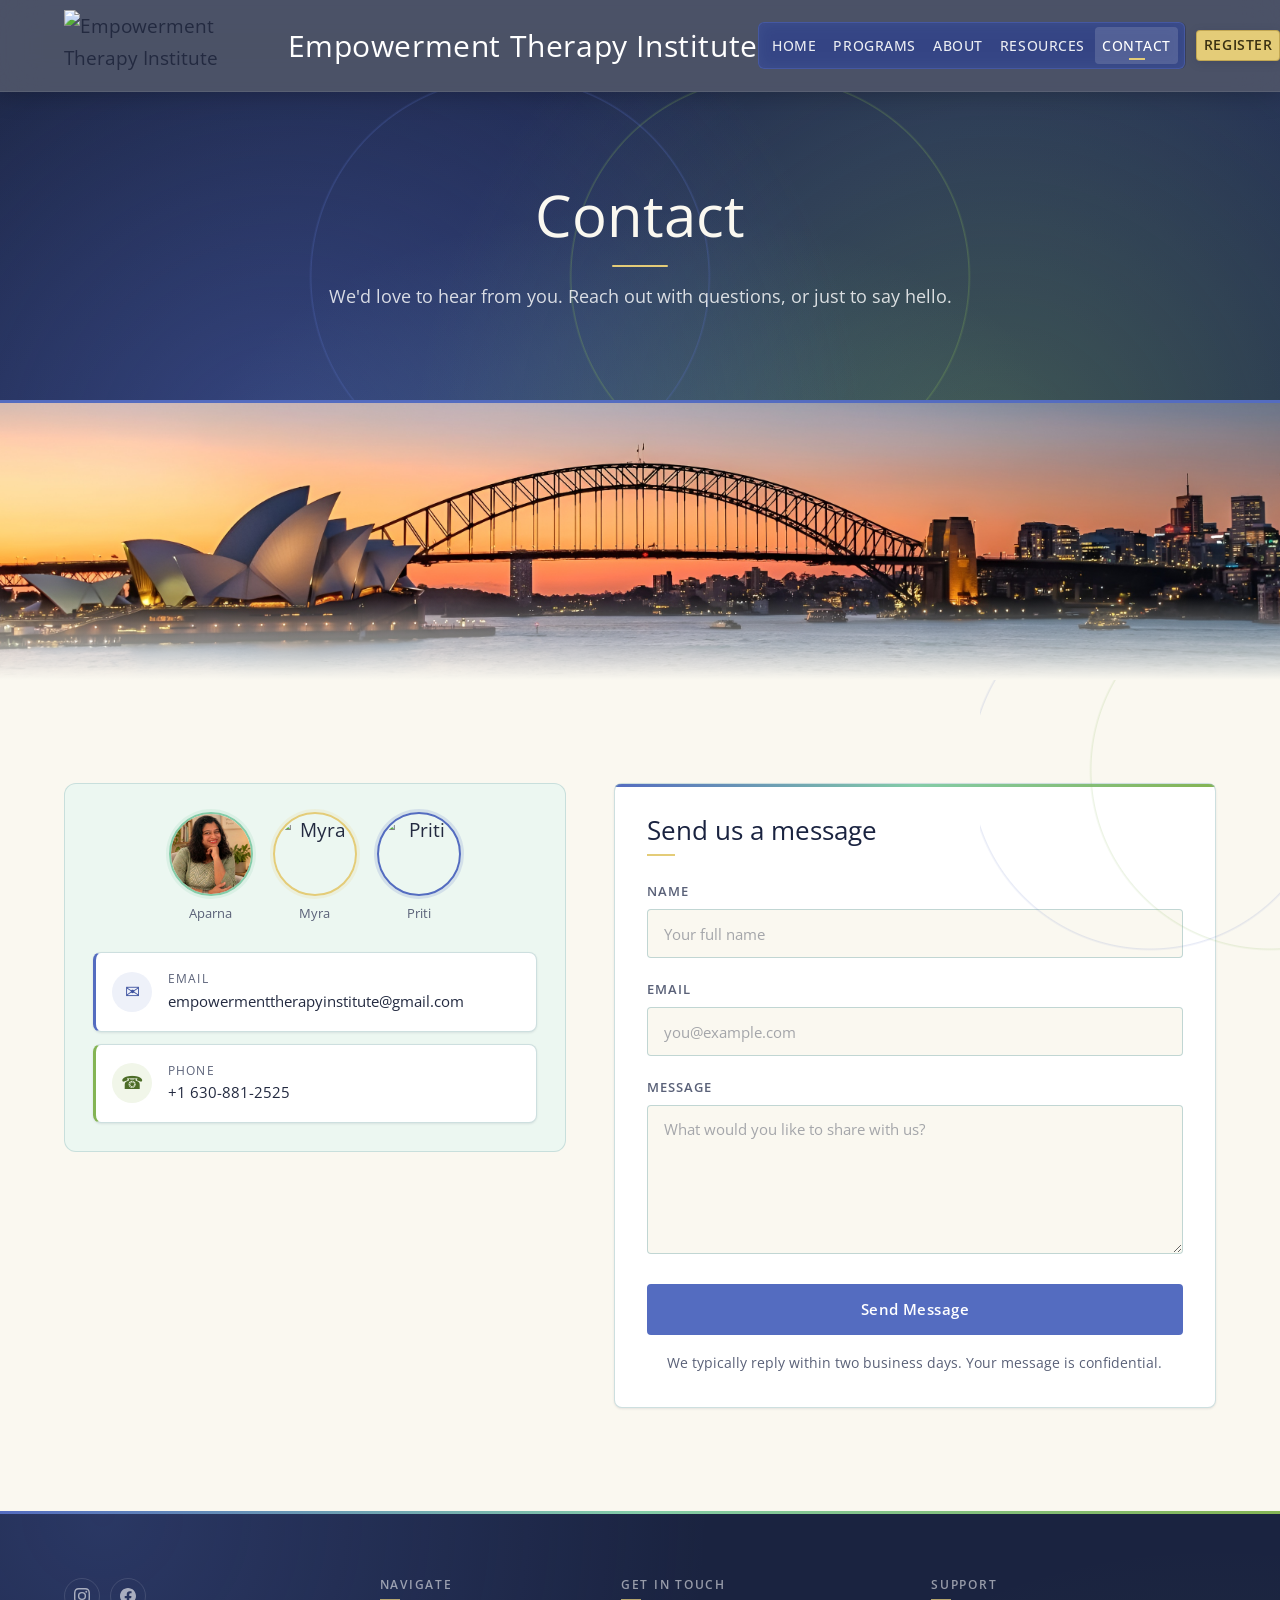
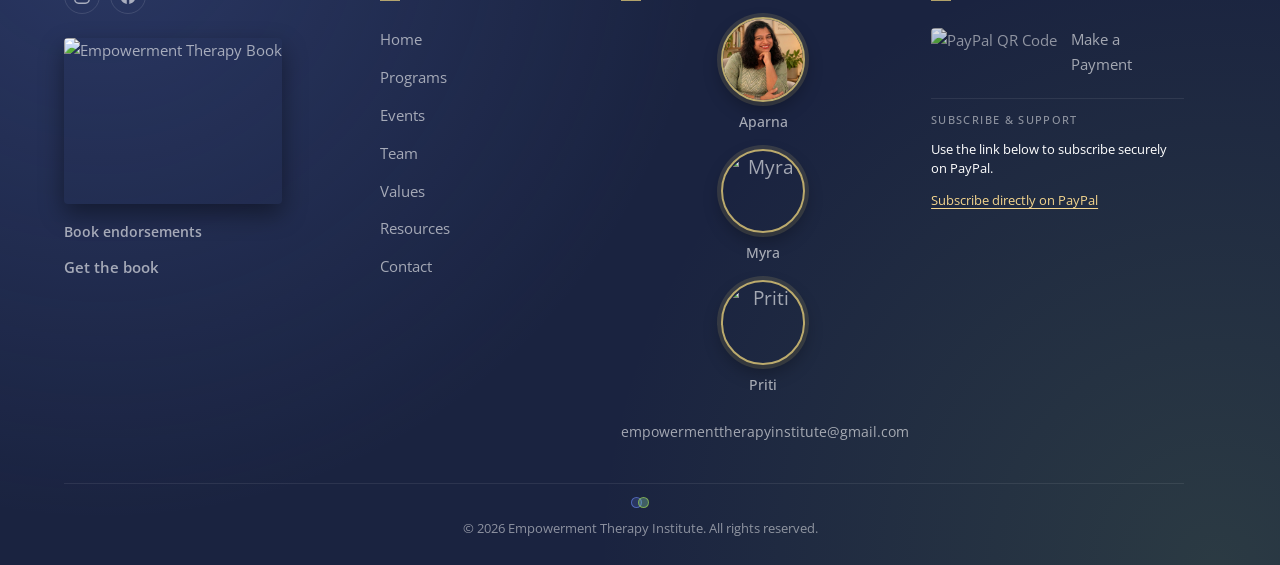
==== commit 5bce53c7: "hotfix" ====
--- a/contact.html
+++ b/contact.html
@@ -253,7 +253,7 @@
     </div>
   </div>
 
-  <script src="shared.js?v=41"></script>
+  <script src="shared.js?v=47"></script>
   <script>
     // Contact form: AJAX submit via FormSubmit.co
     var contactForm = document.getElementById('contactForm');
--- a/style.css
+++ b/style.css
@@ -3963,6 +3963,26 @@
   margin: 0 auto;
 }
 
+/* Endorsements use wide panels, one per row. */
+#endorsementsList {
+  display: grid;
+  grid-template-columns: minmax(0, 1fr);
+  gap: 2.25rem;
+  margin: 0 auto;
+  max-width: none;
+}
+
+#endorsementsList .testimonial-card blockquote {
+  white-space: pre-line;
+  max-width: none;
+  margin-left: 0;
+  margin-right: 0;
+}
+
+#endorsementsList .testimonial-card .author {
+  text-align: left;
+}
+
 .testimonial-card {
   position: relative;
   display: flex;
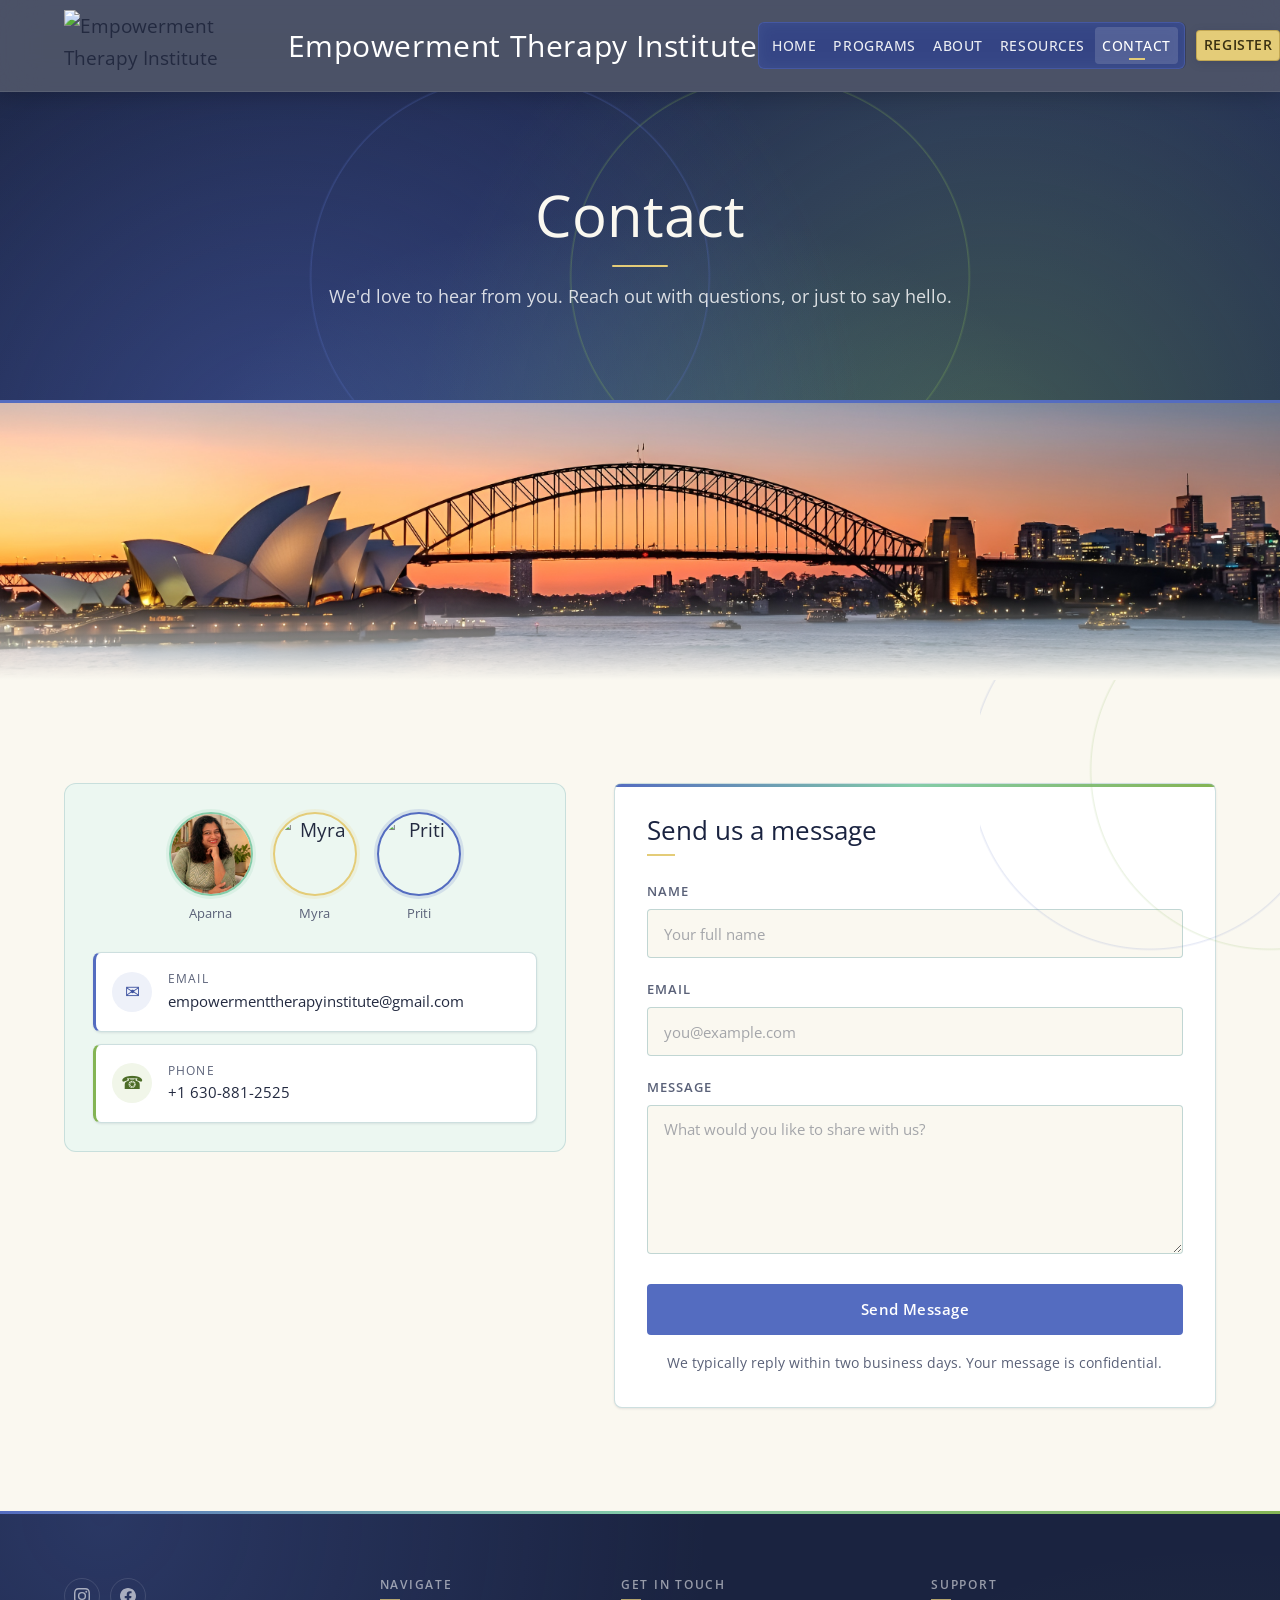
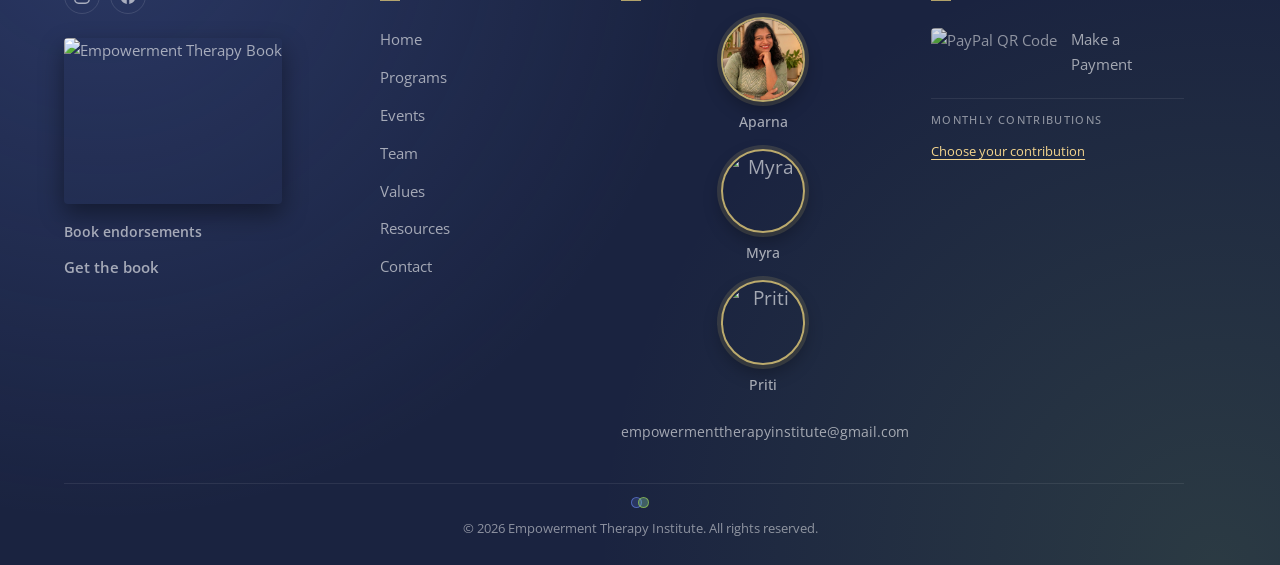
==== commit 32d49026: "Added proper payment page W.I.P" ====
--- a/contact.html
+++ b/contact.html
@@ -128,62 +128,7 @@
     </div>
   </section>
 
-  <footer>
-    <div class="container">
-      <div class="footer-top">
-        <div class="footer-brand">
-          <div class="social-links">
-            <a href="https://www.instagram.com/empowerment.therapy/" target="_blank" rel="noopener" aria-label="Instagram">
-              <svg viewBox="0 0 24 24"><path d="M12 2.163c3.204 0 3.584.012 4.85.07 3.252.148 4.771 1.691 4.919 4.919.058 1.265.069 1.645.069 4.849 0 3.205-.012 3.584-.069 4.849-.149 3.225-1.664 4.771-4.919 4.919-1.266.058-1.644.07-4.85.07-3.204 0-3.584-.012-4.849-.07-3.26-.149-4.771-1.699-4.919-4.92-.058-1.265-.07-1.644-.07-4.849 0-3.204.013-3.583.07-4.849.149-3.227 1.664-4.771 4.919-4.919 1.266-.057 1.645-.069 4.849-.069zM12 0C8.741 0 8.333.014 7.053.072 2.695.272.273 2.69.073 7.052.014 8.333 0 8.741 0 12c0 3.259.014 3.668.072 4.948.2 4.358 2.618 6.78 6.98 6.98C8.333 23.986 8.741 24 12 24c3.259 0 3.668-.014 4.948-.072 4.354-.2 6.782-2.618 6.979-6.98.059-1.28.073-1.689.073-4.948 0-3.259-.014-3.667-.072-4.947-.196-4.354-2.617-6.78-6.979-6.98C15.668.014 15.259 0 12 0zm0 5.838a6.162 6.162 0 100 12.324 6.162 6.162 0 000-12.324zM12 16a4 4 0 110-8 4 4 0 010 8zm6.406-11.845a1.44 1.44 0 100 2.881 1.44 1.44 0 000-2.881z"/></svg>
-            </a>
-            <a href="https://www.facebook.com/IEC.EmpoweringCommunication/" target="_blank" rel="noopener" aria-label="Facebook">
-              <svg viewBox="0 0 24 24"><path d="M24 12.073c0-6.627-5.373-12-12-12s-12 5.373-12 12c0 5.99 4.388 10.954 10.125 11.854v-8.385H7.078v-3.47h3.047V9.43c0-3.007 1.792-4.669 4.533-4.669 1.312 0 2.686.235 2.686.235v2.953H15.83c-1.491 0-1.956.925-1.956 1.874v2.25h3.328l-.532 3.47h-2.796v8.385C19.612 23.027 24 18.062 24 12.073z"/></svg>
-            </a>
-          </div>
-            <a href="https://www.amazon.com/Empowerment-Therapy-Helping-Clients-Fulfilling/dp/1737588420" target="_blank" rel="noopener" class="footer-book">
-          <img src="images/book-cover.png" alt="Empowerment Therapy Book">
-        </a>
-        <a href="endorsements.html" class="footer-book-endorsements">Book endorsements</a>
-        <a href="https://www.amazon.com/Empowerment-Therapy-Helping-Clients-Fulfilling/dp/1737588420" target="_blank" rel="noopener" class="footer-book-link">Get the book</a>
-        </div>
-        <div class="footer-nav">
-          <h4>Navigate</h4>
-          <a href="index.html">Home</a>
-          <a href="programs.html">Programs</a>
-          <a href="events.html">Events</a>
-          <a href="team.html">Team</a>
-          <a href="values.html">Values</a>
-          <a href="resources.html">Resources</a>
-          <a href="contact.html">Contact</a>
-        </div>
-        <div class="footer-contact">
-          <h4>Get in Touch</h4>
-          <div class="team-photos">
-            <figure><img src="images/aparna-kher-portrait-1.jpg" alt="Aparna"><figcaption>Aparna</figcaption></figure>
-            <figure><img src="images/footer-myra.jpg" alt="Myra"><figcaption>Myra</figcaption></figure>
-            <figure><img src="images/footer-priti.jpg" alt="Priti"><figcaption>Priti</figcaption></figure>
-          </div>
-          <a href="mailto:empowermenttherapyinstitute@gmail.com" class="footer-email">empowermenttherapyinstitute@gmail.com</a>
-        </div>
-        <div class="footer-support">
-          <h4>Support</h4>
-<a href="https://www.paypal.com/ncp/payment/JT9X4BBKNB9ZE" target="_blank" rel="noopener" class="footer-paypal">
-          <img src="images/paypal-qr.png" alt="PayPal QR Code">
-          <span>Make a Payment</span>
-        </a>
-        <div class="footer-subscribe">
-          <span class="footer-subscribe-label">Subscribe &amp; Support</span>
-          <div id="paypal-button-container-P-8CS01676DE0612907NHPQXBQ"></div>
-              <p id="paypal-subscribe-status" class="footer-subscribe-status" role="status" hidden></p>
-              <a class="footer-subscribe-direct" href="https://www.paypal.com/webapps/billing/plans/subscribe?plan_id=P-8CS01676DE0612907NHPQXBQ">Subscribe directly on PayPal</a>
-        </div>
-        </div>
-      </div>
-      <div class="footer-bottom">
-        <p>&copy; 2026 Empowerment Therapy Institute. All rights reserved.</p>
-      </div>
-    </div>
-  </footer>
+  <div id="site-footer"></div>
 
   </div><!-- /.main-content-wrapper -->
 
@@ -253,6 +198,8 @@
     </div>
   </div>
 
+  <script src="footer-render.js?v=2"></script>
+  <script src="footer-preview.js?v=1"></script>
   <script src="shared.js?v=47"></script>
   <script>
     // Contact form: AJAX submit via FormSubmit.co
@@ -292,8 +239,6 @@
       });
     }
   </script>
-  <script src="https://www.paypal.com/sdk/js?client-id=ARczfiMIlPs4K4yBEANDnsoEPjJANdujpFC-ayDRJv4XKvJNRwFN5UAgk5hiTXJio_ytU1s3Lb76p44M&vault=true&intent=subscription" data-sdk-integration-source="button-factory"></script>
-  <script src="paypal-subscribe.js?v=1"></script>
 
 </body>
 </html>
--- a/style.css
+++ b/style.css
@@ -3955,7 +3955,8 @@
 /* Cards sit on cream — light, calm, with the two poles alternating on top */
 
 /* ===== TESTIMONIALS ===== */
-.testimonials {
+.testimonials,
+.endorsements-list {
   display: grid;
   grid-template-columns: 1fr 1fr;
   gap: 2.25rem;
@@ -3963,24 +3964,13 @@
   margin: 0 auto;
 }
 
-/* Endorsements use wide panels, one per row. */
-#endorsementsList {
-  display: grid;
-  grid-template-columns: minmax(0, 1fr);
-  gap: 2.25rem;
-  margin: 0 auto;
-  max-width: none;
-}
-
 #endorsementsList .testimonial-card blockquote {
   white-space: pre-line;
-  max-width: none;
-  margin-left: 0;
-  margin-right: 0;
-}
-
-#endorsementsList .testimonial-card .author {
-  text-align: left;
+}
+
+/* Keep Robert's forehead visible within the circular portrait crop. */
+#endorsementsList img[src$="/Robert_Krinik.jpg"] {
+  object-position: center top;
 }
 
 .testimonial-card {
@@ -4515,6 +4505,10 @@
 }
 
 /* ===== RESOURCES ===== */
+#resources .resource-grid {
+  padding-block: clamp(1rem, 2vw, 2rem);
+}
+
 .resource-hero-image {
   max-width: 420px;
   margin: 0 auto 2rem;
@@ -4523,7 +4517,7 @@
 .resource-grid {
   display: grid;
   grid-template-columns: 1fr 1fr;
-  gap: 1.25rem;
+  gap: 3.90625rem;
   max-width: 850px;
   margin: 0 auto;
   /* two independent columns — opening a card only grows its own column,
@@ -4534,7 +4528,7 @@
 .resource-col {
   display: flex;
   flex-direction: column;
-  gap: 1.25rem;
+  gap: 3.90625rem;
   min-width: 0;
 }
 
@@ -5721,7 +5715,8 @@
     display: none;
   }
 
-  .testimonials {
+  .testimonials,
+  .endorsements-list {
     grid-template-columns: 1fr;
   }
 
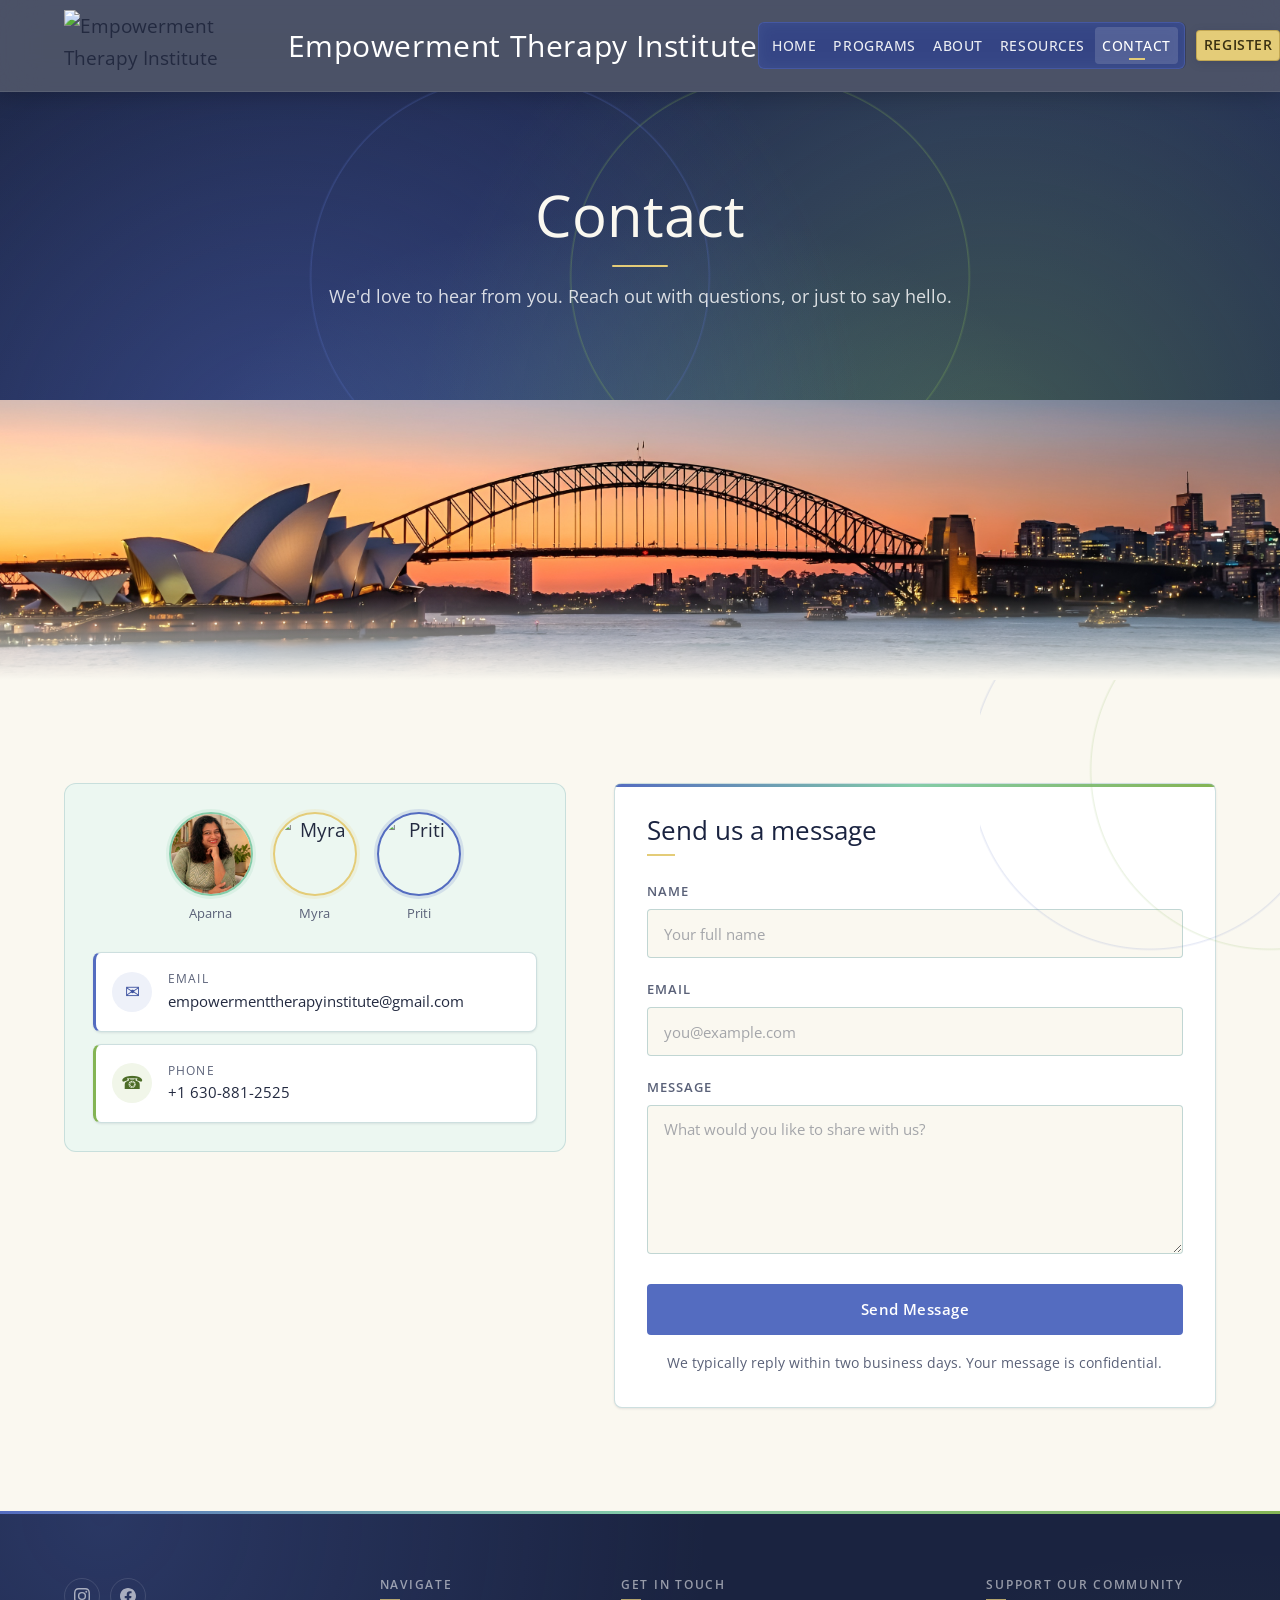
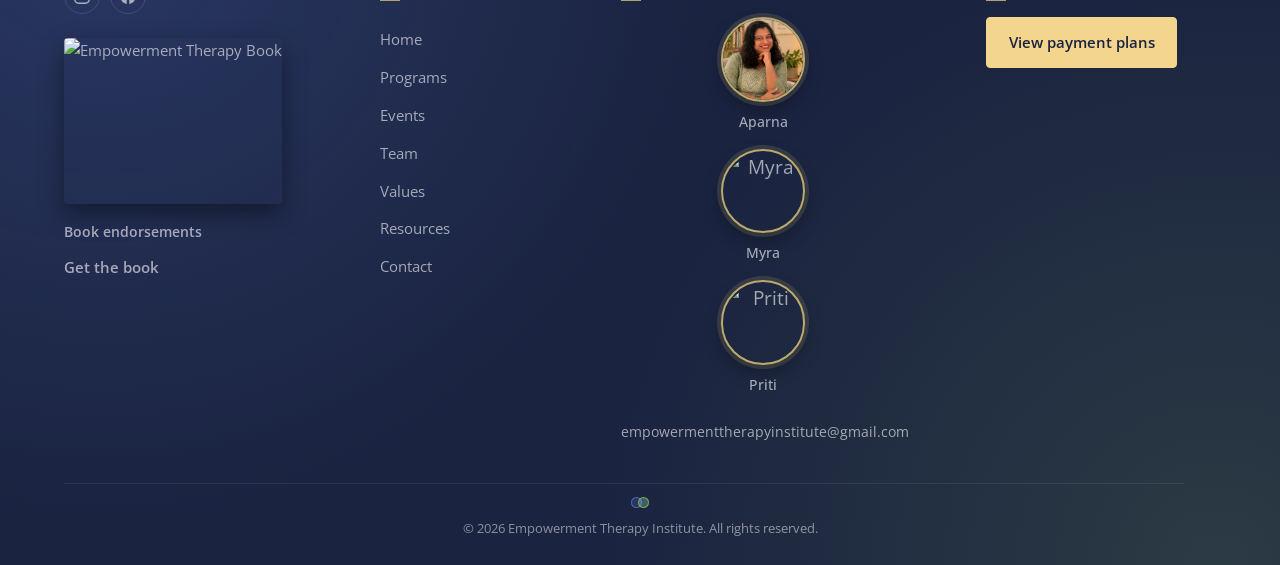
==== commit 4e4cac07: "hotfix" ====
--- a/contact.html
+++ b/contact.html
@@ -5,7 +5,7 @@
   <meta name="viewport" content="width=device-width, initial-scale=1.0">
   <title>Contact | Empowerment Therapy Institute</title>
   <link href="https://fonts.googleapis.com/css2?family=Merriweather:ital,opsz,wdth,wght@0,18..144,87..112,300..900;1,18..144,87..112,300..900&family=Open+Sans:ital,wght@0,300..800;1,300..800&family=Sorts+Mill+Goudy:ital@0;1&display=swap" rel="stylesheet">
-  <link rel="stylesheet" href="style.css?v=232">
+  <link rel="stylesheet" href="style.css?v=243">
 </head>
 <body class="subpage">
 
--- a/style.css
+++ b/style.css
@@ -3031,6 +3031,11 @@
   border-top: 3px solid var(--blue);
 }
 
+/* Image banners directly below page headings have no separating line. */
+.subpage-hero + .who-title-slice {
+  border-top: 0;
+}
+
 .who-bg-image {
   position: absolute;
   inset: 0;
@@ -5106,11 +5111,11 @@
   color: var(--teal);
 }
 
-/* === Support column (Book + PayPal QR + Subscribe button stacked) === */
+/* === Support column === */
 .footer-support {
   display: flex;
   flex-direction: column;
-  gap: 0.65rem;
+  align-items: flex-start;
   justify-self: end;
 }
 
@@ -5168,48 +5173,32 @@
   padding: 0.15rem 0;
 }
 
-.footer-subscribe {
-  display: flex;
-  flex-direction: column;
-  align-items: flex-start;
-  gap: 0.35rem;
-  margin-top: 0.65rem;
-  padding-top: 0.65rem;
-  border-top: 1px solid rgba(255, 255, 255, 0.08);
-}
-
-.footer-subscribe-label {
-  font-size: 0.7rem;
-  color: rgba(255, 255, 255, 0.5);
-  text-transform: uppercase;
-  letter-spacing: 0.12em;
-  font-weight: 500;
-}
-
-.footer-subscribe #paypal-button-container-P-8CS01676DE0612907NHPQXBQ {
-  width: 100%;
-  max-width: 200px;
-}
-
 .footer-subscribe-direct {
-  color: #f4d58d;
-  font-size: 0.8rem;
-  text-decoration: underline;
-  text-underline-offset: 3px;
-  padding: 0.4rem 0;
+  display: inline-flex;
+  align-items: center;
+  justify-content: center;
+  min-height: 48px;
+  padding: 0.85rem 1.35rem;
+  border: 1px solid #f4d58d;
+  border-radius: var(--radius-sm);
+  background: #f4d58d;
+  color: #1a2340;
+  font-size: 0.95rem;
+  font-weight: 600;
+  line-height: 1.4;
+  text-align: center;
+  text-decoration: none;
+  transition: background var(--transition-fast), border-color var(--transition-fast);
+}
+
+.footer-subscribe-direct:hover {
+  background: #ffe6ad;
+  border-color: #ffe6ad;
 }
 
 .footer-subscribe-direct:focus-visible {
   outline: 2px solid #f4d58d;
   outline-offset: 3px;
-}
-
-.footer-subscribe-status {
-  max-width: 240px;
-  margin: 0;
-  color: #fff;
-  font-size: 0.8rem;
-  line-height: 1.5;
 }
 
 /* every page signs off with the logo mark in miniature */
@@ -5822,14 +5811,12 @@
     align-self: center;
   }
 
-  .footer-subscribe {
-    align-items: center;
-    width: 100%;
-  }
-
-  .footer-subscribe #paypal-button-container-P-8CS01676DE0612907NHPQXBQ {
-    max-width: 220px;
-    margin: 0 auto;
+  .footer-support {
+    justify-self: center;
+  }
+
+  .footer-support h4::after {
+    margin-inline: auto;
   }
 }
 
